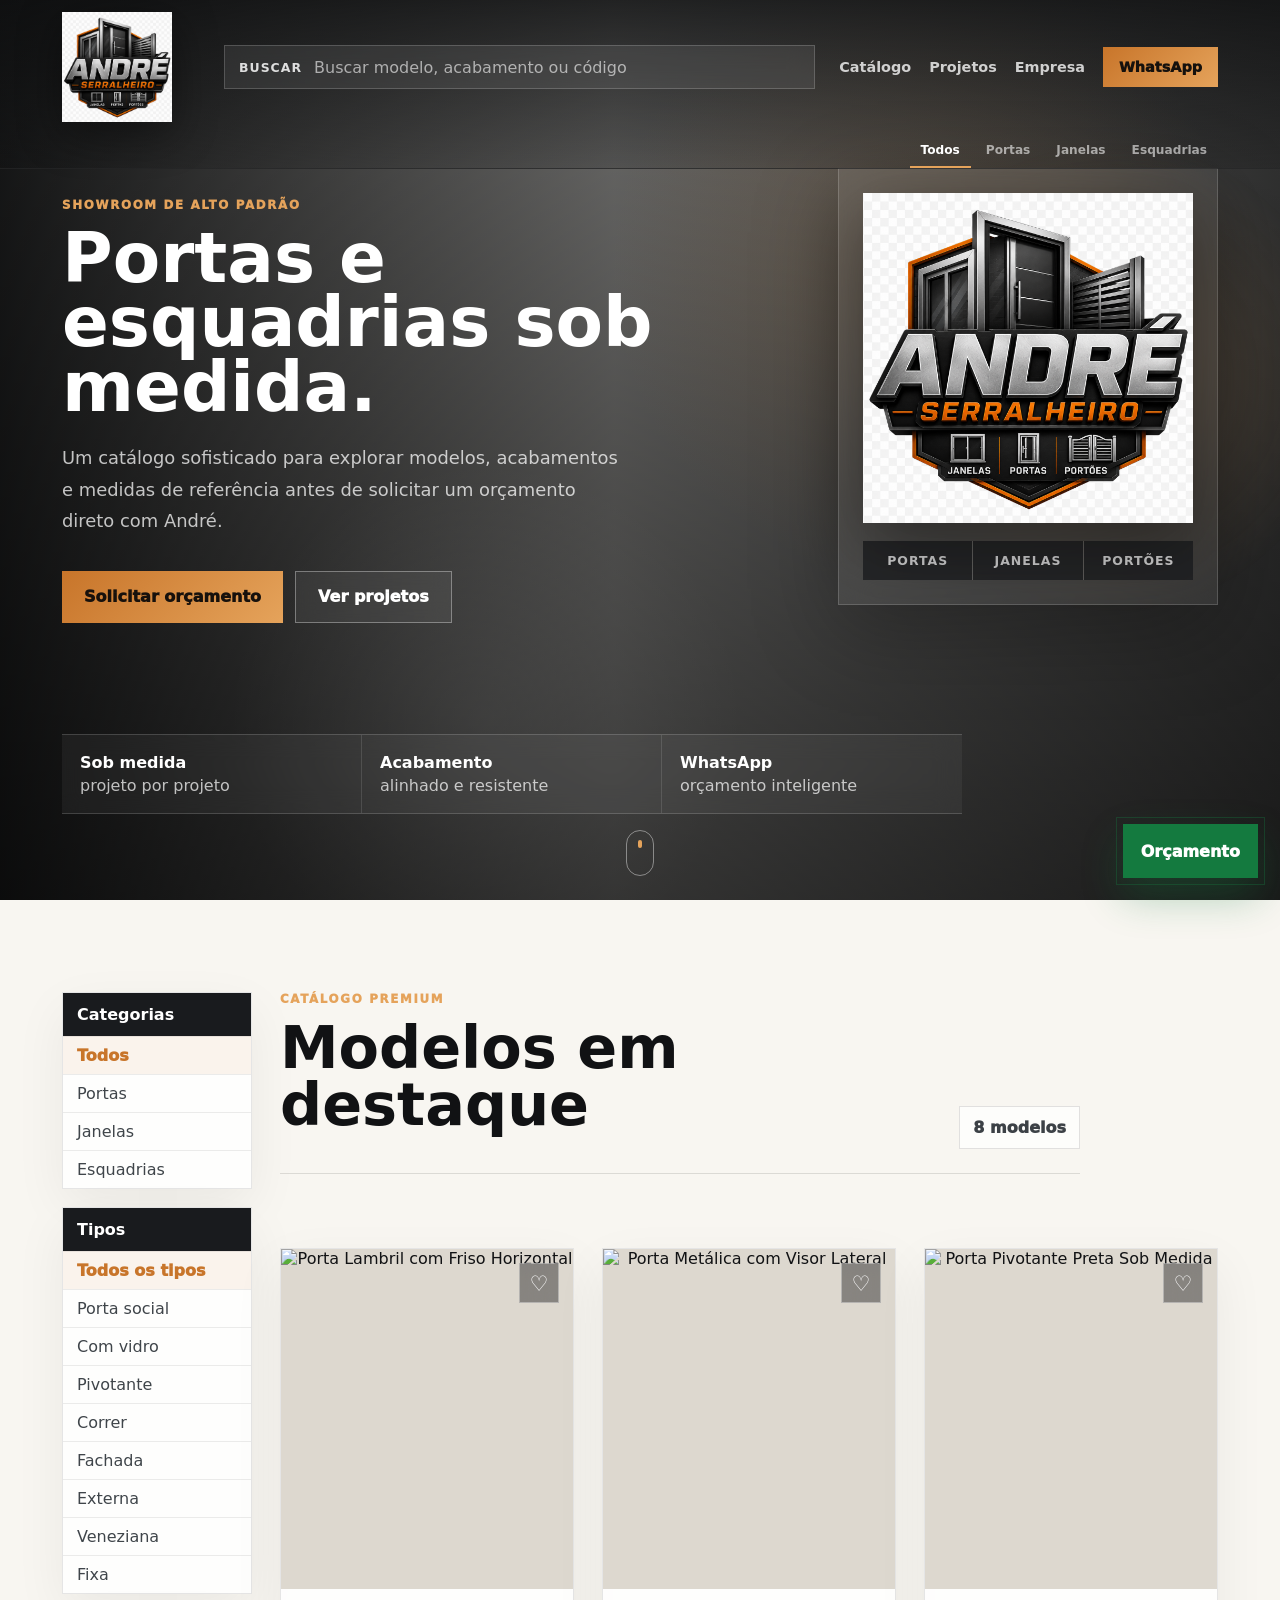
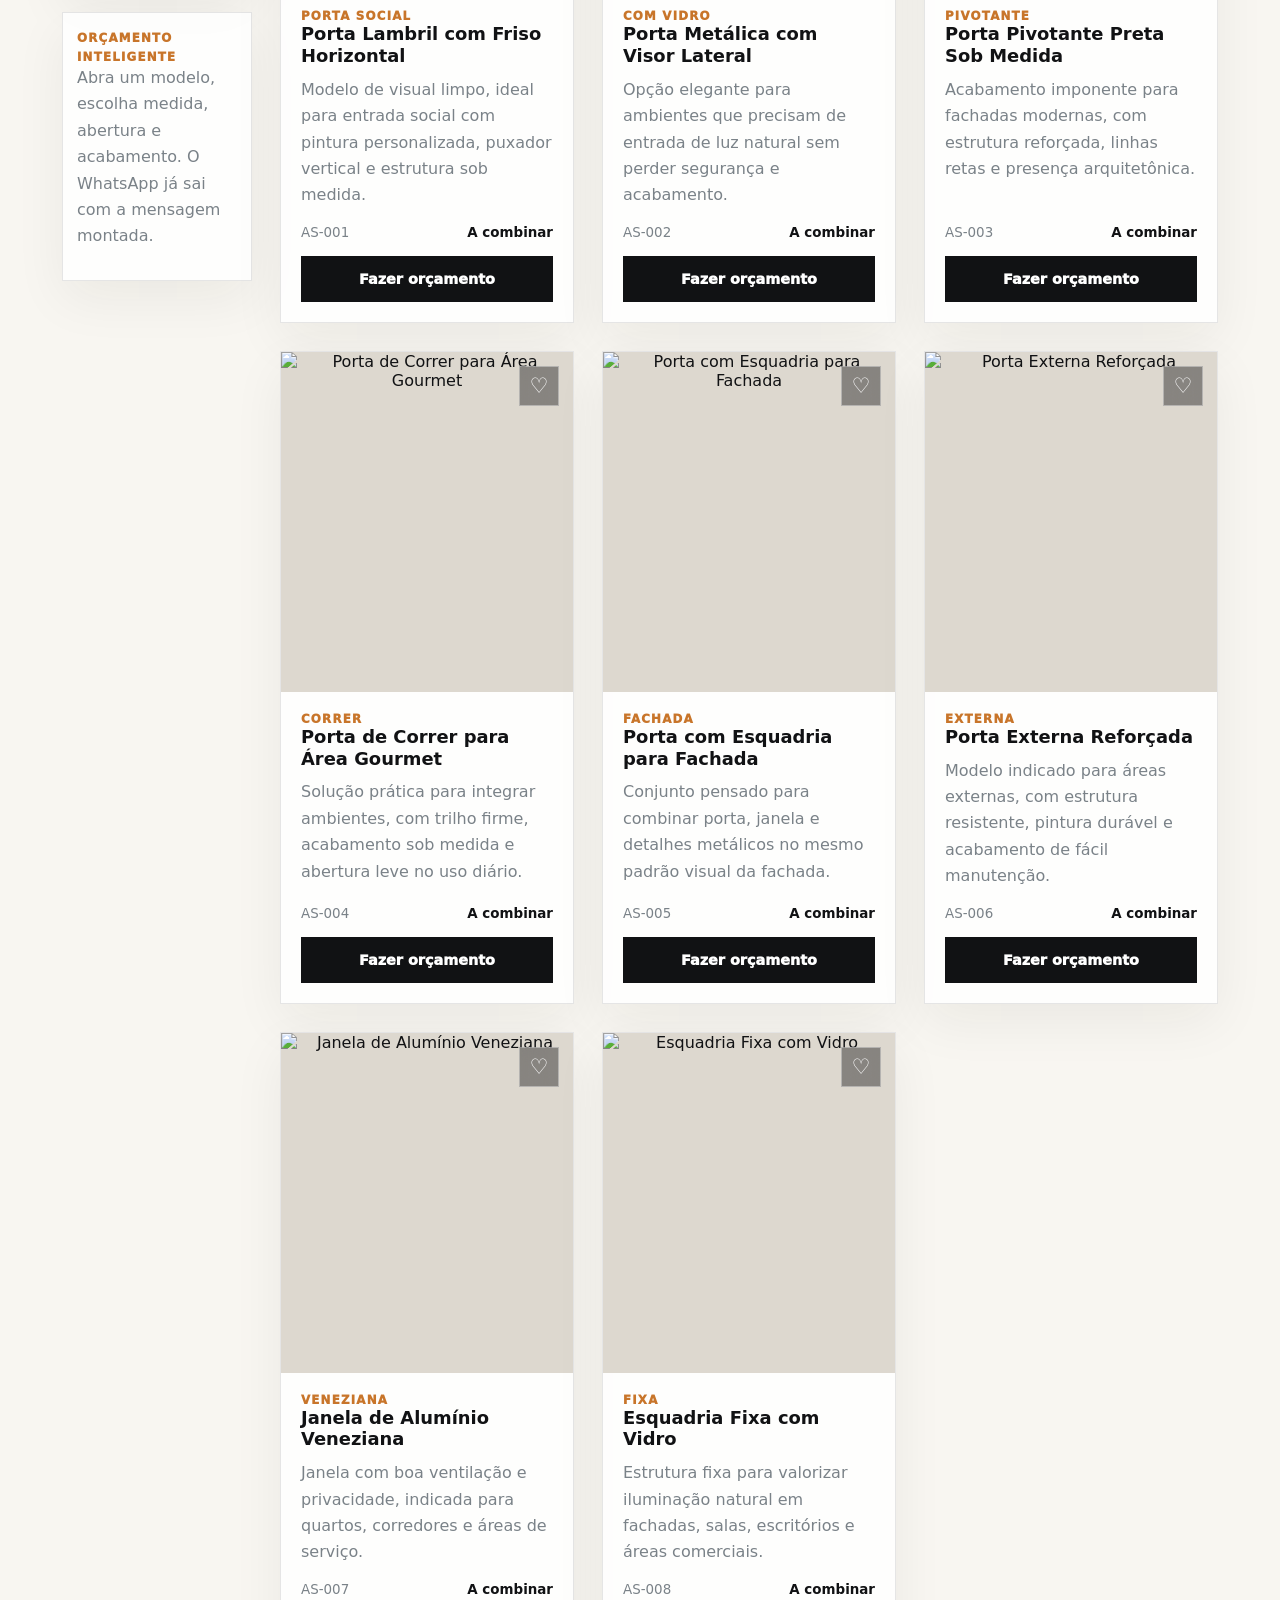
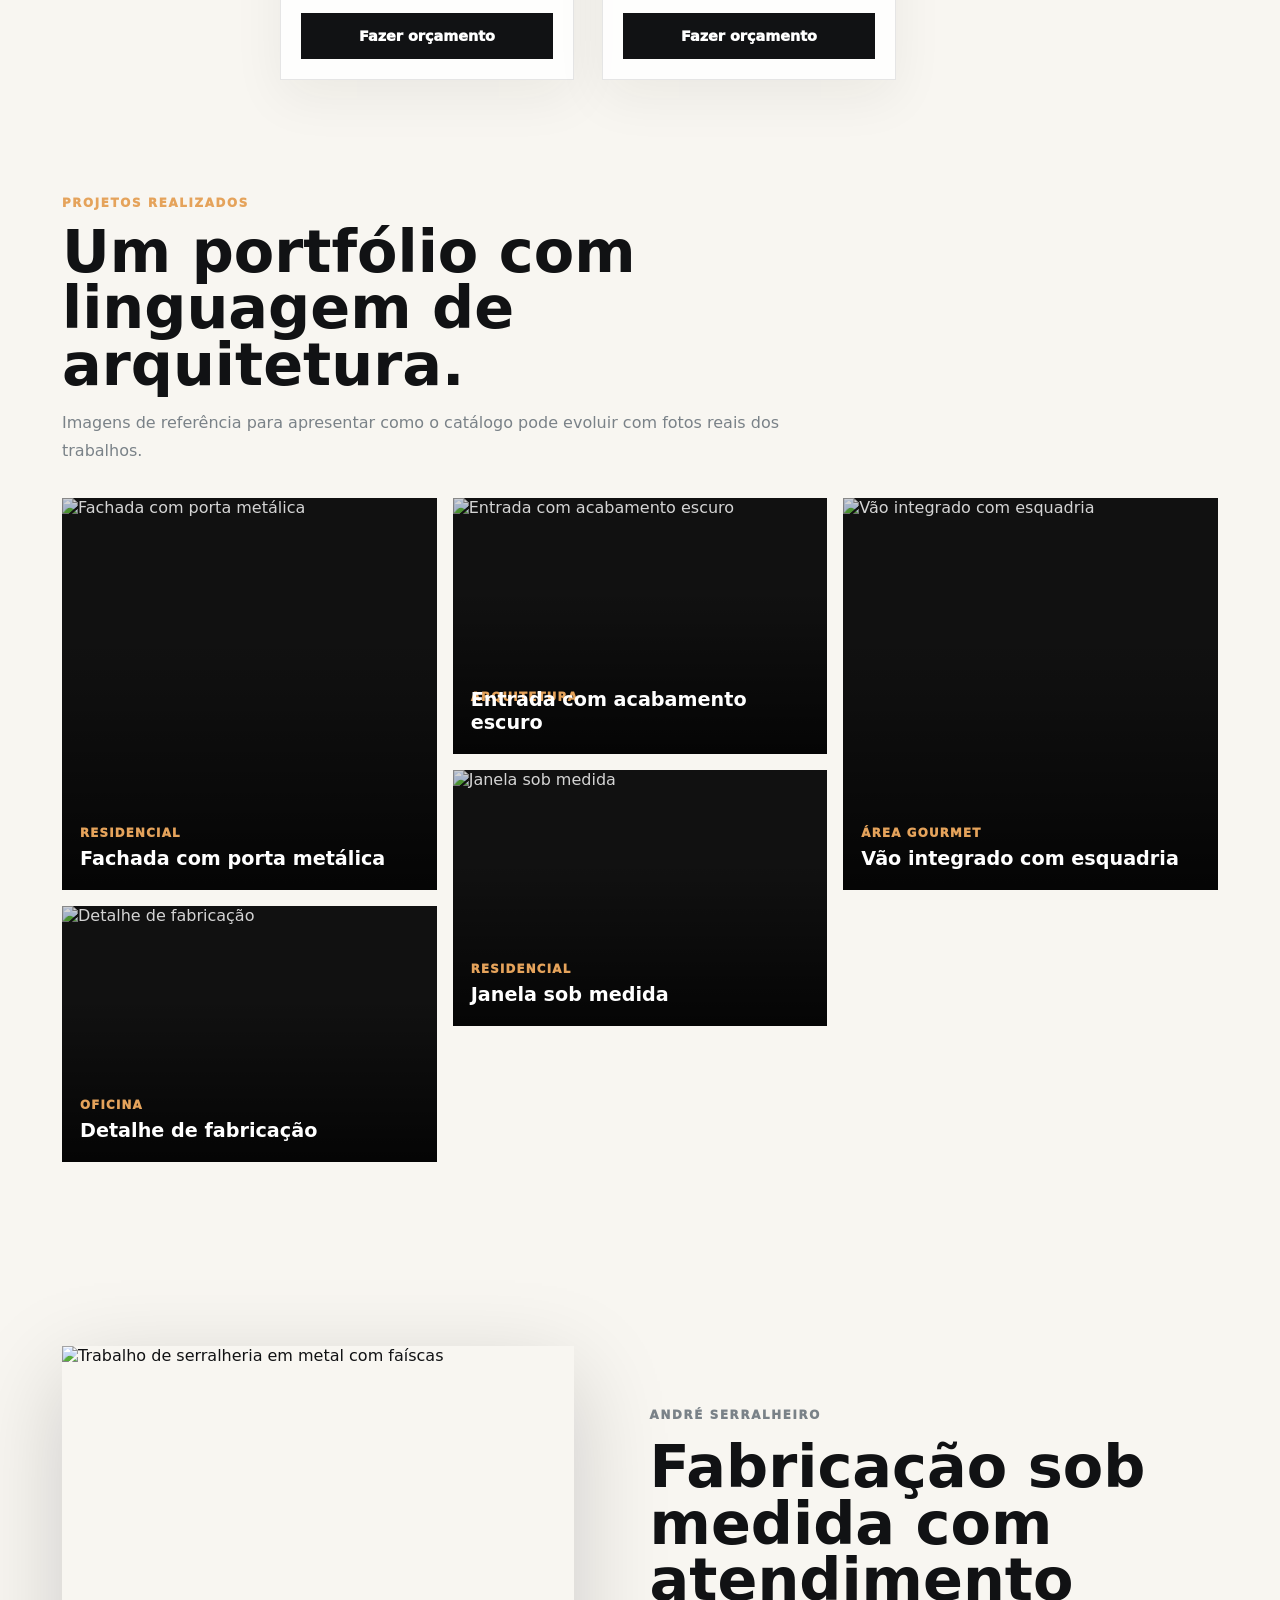
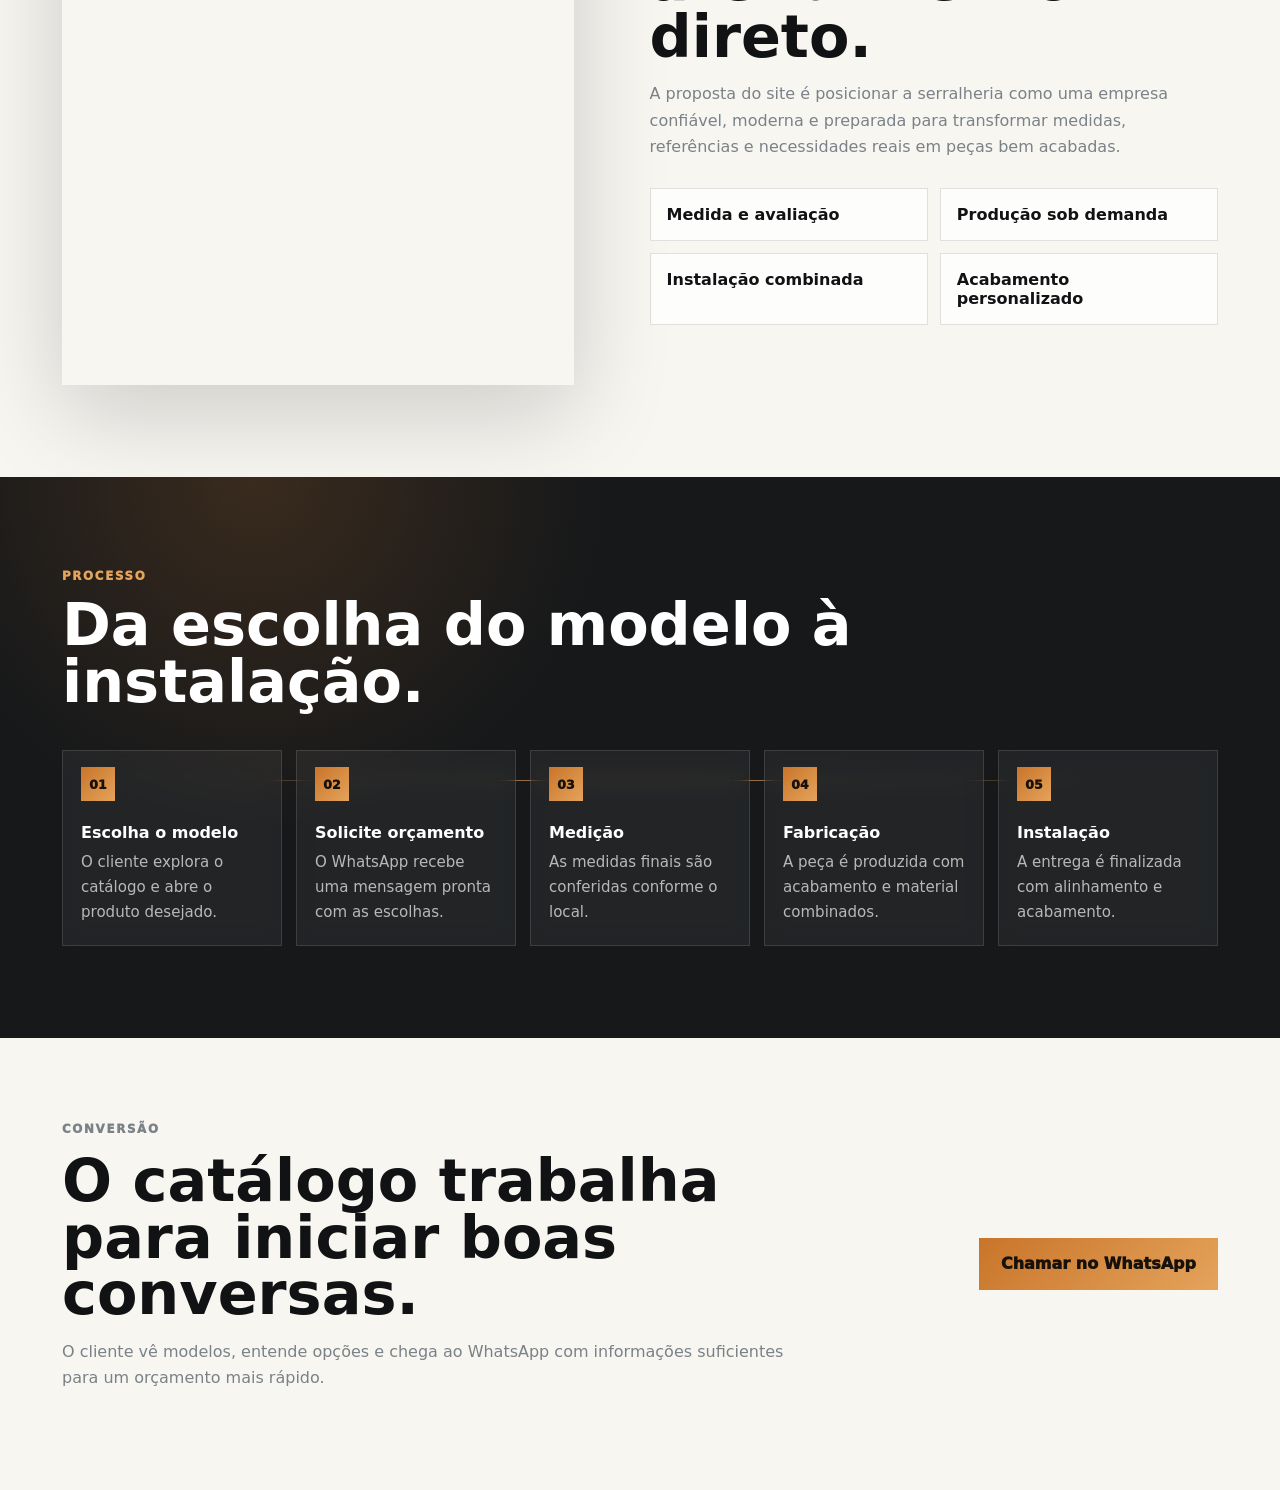
==== index.html @ 91d186be "feat: adiciona vercel.json e corrige URL de schema para deploy no Vercel" ====
<!doctype html>
<html lang="pt-BR">
  <head>
    <meta charset="UTF-8" />
    <meta name="viewport" content="width=device-width, initial-scale=1.0" />
    <meta
      name="description"
      content="Showroom premium da ANDRÉ SERRALHEIRO com portas, janelas e esquadrias sob medida em alumínio e metal."
    />
    <meta name="theme-color" content="#111214" />
    <title>ANDRÉ SERRALHEIRO | Showroom Premium de Esquadrias</title>
    <link rel="preconnect" href="https://images.pexels.com" />
    <link rel="stylesheet" href="styles/main.css" />
    <script type="application/ld+json">
      {
        "@context": "https://schema.org",
        "@type": "LocalBusiness",
        "name": "ANDRÉ SERRALHEIRO",
        "description": "Showroom de portas, janelas e esquadrias sob medida.",
        "telephone": "+55 21 96858-7713",
        "url": "https://metalurgicaandre.vercel.app/"
      }
    </script>
  </head>
  <body>
    <div class="page-loader" data-loader aria-label="Carregando showroom">
      <span></span>
    </div>

    <header class="site-header" id="inicio">
      <div class="header-main">
        <a class="brand" href="#inicio" aria-label="ANDRÉ SERRALHEIRO">
          <img src="assets/logo.png" alt="Logo ANDRÉ SERRALHEIRO" width="132" height="132" />
        </a>

        <label class="search-box">
          <span>Buscar</span>
          <input data-search type="search" placeholder="Buscar modelo, acabamento ou código" autocomplete="off" />
        </label>

        <div class="header-actions">
          <a href="#catalogo">Catálogo</a>
          <a href="#projetos">Projetos</a>
          <a href="#empresa">Empresa</a>
          <a class="quote-pill" href="https://wa.me/5521968587713" target="_blank" rel="noreferrer">
            WhatsApp
          </a>
        </div>

        <button class="menu-button" type="button" aria-expanded="false" aria-controls="site-nav" aria-label="Abrir menu">
          <span></span>
          <span></span>
          <span></span>
        </button>
      </div>

      <nav class="site-nav" id="site-nav" aria-label="Categorias principais" data-category-nav></nav>
    </header>

    <main>
      <section class="hero cinematic-hero reveal">
        <div class="hero-depth" aria-hidden="true"></div>
        <div class="hero-copy">
          <p class="eyebrow">Showroom de alto padrão</p>
          <h1>Portas e esquadrias sob medida.</h1>
          <p>
            Um catálogo sofisticado para explorar modelos, acabamentos e medidas de referência antes de solicitar
            um orçamento direto com André.
          </p>
          <div class="hero-actions">
            <a class="primary-action" href="https://wa.me/5521968587713" target="_blank" rel="noreferrer">
              Solicitar orçamento
            </a>
            <a class="secondary-action" href="#projetos">Ver projetos</a>
          </div>
        </div>

        <article class="hero-showcase" aria-label="Destaques da serralheria">
          <img src="assets/logo.png" alt="Identidade visual da ANDRÉ SERRALHEIRO" loading="lazy" />
          <div class="showcase-lines">
            <span>Portas</span>
            <span>Janelas</span>
            <span>Portões</span>
          </div>
        </article>

        <div class="hero-metrics" aria-label="Diferenciais">
          <span><strong>Sob medida</strong> projeto por projeto</span>
          <span><strong>Acabamento</strong> alinhado e resistente</span>
          <span><strong>WhatsApp</strong> orçamento inteligente</span>
        </div>

        <a class="scroll-indicator" href="#catalogo" aria-label="Descer para o catálogo">
          <span></span>
        </a>
      </section>

      <section class="catalog-section section-shell" id="catalogo">
        <aside class="catalog-sidebar reveal" aria-label="Filtros do catálogo">
          <div class="filter-card">
            <strong>Categorias</strong>
            <div class="filter-list" data-filter-categories></div>
          </div>

          <div class="filter-card">
            <strong>Tipos</strong>
            <div class="filter-list" data-filter-types></div>
          </div>

          <div class="sidebar-note">
            <span>Orçamento inteligente</span>
            <p>Abra um modelo, escolha medida, abertura e acabamento. O WhatsApp já sai com a mensagem montada.</p>
          </div>
        </aside>

        <div class="catalog-content reveal">
          <div class="section-heading catalog-heading">
            <div>
              <p class="eyebrow">Catálogo premium</p>
              <h2 data-catalog-title>Modelos em destaque</h2>
            </div>
            <span class="result-count" data-result-count>Carregando</span>
          </div>

          <div class="active-filters" data-active-filters></div>
          <div class="product-grid is-loading" data-product-grid aria-live="polite"></div>
          <p class="empty-state" data-empty-state hidden>Nenhum modelo encontrado para essa busca.</p>
        </div>
      </section>

      <section class="projects-section section-shell reveal" id="projetos">
        <div class="section-heading">
          <p class="eyebrow">Projetos realizados</p>
          <h2>Um portfólio com linguagem de arquitetura.</h2>
          <p>Imagens de referência para apresentar como o catálogo pode evoluir com fotos reais dos trabalhos.</p>
        </div>
        <div class="project-masonry" data-project-grid></div>
      </section>

      <section class="about-section reveal" id="empresa">
        <div class="about-media">
          <img
            src="https://images.pexels.com/photos/5974054/pexels-photo-5974054.jpeg?auto=compress&cs=tinysrgb&w=1200"
            alt="Trabalho de serralheria em metal com faíscas"
            loading="lazy"
          />
        </div>
        <div class="about-copy">
          <p class="eyebrow">ANDRÉ SERRALHEIRO</p>
          <h2>Fabricação sob medida com atendimento direto.</h2>
          <p>
            A proposta do site é posicionar a serralheria como uma empresa confiável, moderna e preparada para
            transformar medidas, referências e necessidades reais em peças bem acabadas.
          </p>
          <div class="about-grid">
            <span>Medida e avaliação</span>
            <span>Produção sob demanda</span>
            <span>Instalação combinada</span>
            <span>Acabamento personalizado</span>
          </div>
        </div>
      </section>

      <section class="process-band reveal" id="processo">
        <div class="section-heading">
          <p class="eyebrow">Processo</p>
          <h2>Da escolha do modelo à instalação.</h2>
        </div>
        <div class="timeline">
          <article><span>01</span><strong>Escolha o modelo</strong><p>O cliente explora o catálogo e abre o produto desejado.</p></article>
          <article><span>02</span><strong>Solicite orçamento</strong><p>O WhatsApp recebe uma mensagem pronta com as escolhas.</p></article>
          <article><span>03</span><strong>Medição</strong><p>As medidas finais são conferidas conforme o local.</p></article>
          <article><span>04</span><strong>Fabricação</strong><p>A peça é produzida com acabamento e material combinados.</p></article>
          <article><span>05</span><strong>Instalação</strong><p>A entrega é finalizada com alinhamento e acabamento.</p></article>
        </div>
      </section>

      <section class="contact-section reveal" id="contato">
        <div>
          <p class="eyebrow">Conversão</p>
          <h2>O catálogo trabalha para iniciar boas conversas.</h2>
          <p>O cliente vê modelos, entende opções e chega ao WhatsApp com informações suficientes para um orçamento mais rápido.</p>
        </div>
        <a class="primary-action" href="https://wa.me/5521968587713" target="_blank" rel="noreferrer">
          Chamar no WhatsApp
        </a>
      </section>
    </main>

    <a class="floating-whatsapp" href="https://wa.me/5521968587713" target="_blank" rel="noreferrer">
      <span>Orçamento</span>
    </a>

    <div class="modal-shell" data-product-modal aria-hidden="true">
      <div class="modal-backdrop" data-close-modal></div>
      <section class="product-modal" role="dialog" aria-modal="true" aria-labelledby="modal-title">
        <button class="modal-close" type="button" data-close-modal aria-label="Fechar detalhes">×</button>
        <div class="modal-gallery">
          <div class="modal-image-wrap">
            <span class="modal-badge" data-modal-category></span>
            <img data-modal-image alt="" />
          </div>
          <div class="modal-thumbs" data-modal-thumbs></div>
        </div>

        <article class="modal-info">
          <span class="detail-code" data-modal-code></span>
          <h2 id="modal-title" data-modal-name></h2>
          <p class="detail-summary" data-modal-description></p>

          <div class="meta-grid">
            <div>
              <span>Tipo</span>
              <strong data-modal-type></strong>
            </div>
            <div>
              <span>Valor</span>
              <strong data-modal-value></strong>
            </div>
          </div>

          <div class="option-group">
            <strong>Medida de referência</strong>
            <div class="option-list" data-modal-measures></div>
          </div>

          <div class="option-group">
            <strong>Lado de abertura</strong>
            <div class="option-list" data-modal-openings></div>
          </div>

          <div class="option-group">
            <strong>Acabamento</strong>
            <div class="option-list" data-modal-finishes></div>
          </div>

          <label class="observation-field">
            <strong>Observação para o orçamento</strong>
            <textarea
              data-modal-observation
              rows="4"
              placeholder="Ex: quero uma porta para área externa, com pintura preta e instalação no local."
            ></textarea>
          </label>

          <a class="whatsapp-action" data-modal-whatsapp target="_blank" rel="noreferrer">
            Solicitar orçamento no WhatsApp
          </a>

          <div class="detail-note">
            <strong>Mensagem automática</strong>
            <p data-modal-message-preview></p>
          </div>
        </article>
      </section>
    </div>

    <div class="project-lightbox" data-project-lightbox aria-hidden="true">
      <button type="button" data-close-project aria-label="Fechar projeto">×</button>
      <img data-lightbox-image alt="" />
      <strong data-lightbox-title></strong>
    </div>

    <script type="module" src="scripts/app.js"></script>
  </body>
</html>
---- styles/main.css ----
:root {
  --ink: #111214;
  --ink-2: #191b1e;
  --ink-3: #24282c;
  --paper: #f5f2ec;
  --panel: #ffffff;
  --muted: #7a8288;
  --line: rgba(21, 23, 25, 0.12);
  --line-dark: rgba(255, 255, 255, 0.14);
  --metal: #b7b9b7;
  --accent: #c8752a;
  --accent-2: #e5a35b;
  --success: #147a3f;
  --shadow: 0 28px 90px rgba(12, 13, 14, 0.18);
  --container: 1200px;
}

* {
  box-sizing: border-box;
}

html {
  scroll-behavior: smooth;
}

body {
  margin: 0;
  font-family:
    Inter, ui-sans-serif, system-ui, -apple-system, BlinkMacSystemFont, "Segoe UI", sans-serif;
  color: var(--ink);
  background: #f8f6f1;
}

body.modal-open {
  overflow: hidden;
}

a {
  color: inherit;
  text-decoration: none;
}

button,
input {
  font: inherit;
}

button {
  color: inherit;
}

img {
  display: block;
  max-width: 100%;
}

.page-loader {
  position: fixed;
  inset: 0;
  z-index: 100;
  display: grid;
  place-items: center;
  background: #101113;
  transition:
    opacity 320ms ease,
    visibility 320ms ease;
}

.page-loader span {
  width: 52px;
  height: 52px;
  border: 1px solid rgba(255, 255, 255, 0.22);
  border-top-color: var(--accent-2);
  border-radius: 50%;
  animation: spin 900ms linear infinite;
}

.page-loader.is-hidden {
  opacity: 0;
  visibility: hidden;
}

@keyframes spin {
  to {
    transform: rotate(360deg);
  }
}

.site-header {
  position: fixed;
  top: 0;
  left: 0;
  right: 0;
  z-index: 40;
  color: #fff;
  background: linear-gradient(180deg, rgba(13, 14, 15, 0.78), rgba(13, 14, 15, 0.18));
  border-bottom: 1px solid rgba(255, 255, 255, 0.08);
  transition:
    background 240ms ease,
    border-color 240ms ease,
    backdrop-filter 240ms ease,
    box-shadow 240ms ease;
}

.site-header.is-scrolled,
.site-header.menu-open {
  background: rgba(17, 18, 20, 0.82);
  border-bottom-color: rgba(255, 255, 255, 0.13);
  backdrop-filter: blur(18px);
  box-shadow: 0 18px 50px rgba(0, 0, 0, 0.2);
}

.header-main {
  max-width: var(--container);
  margin: 0 auto;
  padding: 12px 22px;
  display: grid;
  grid-template-columns: 138px minmax(240px, 1fr) auto;
  align-items: center;
  gap: 24px;
}

.brand {
  width: 110px;
  display: inline-flex;
  align-items: center;
}

.brand img {
  width: 100%;
  height: auto;
  filter: drop-shadow(0 10px 22px rgba(0, 0, 0, 0.42));
}

.search-box {
  height: 44px;
  display: flex;
  align-items: center;
  gap: 10px;
  padding: 0 14px;
  color: rgba(255, 255, 255, 0.84);
  border: 1px solid rgba(255, 255, 255, 0.18);
  background: rgba(255, 255, 255, 0.08);
  backdrop-filter: blur(12px);
  transition:
    border-color 180ms ease,
    background 180ms ease,
    box-shadow 180ms ease;
}

.search-box:focus-within {
  border-color: rgba(229, 163, 91, 0.72);
  background: rgba(255, 255, 255, 0.13);
  box-shadow: 0 14px 34px rgba(0, 0, 0, 0.18);
}

.search-box span {
  font-size: 0.78rem;
  font-weight: 900;
  text-transform: uppercase;
  letter-spacing: 0.08em;
}

.search-box input {
  width: 100%;
  border: 0;
  outline: 0;
  color: #fff;
  background: transparent;
}

.search-box input::placeholder {
  color: rgba(255, 255, 255, 0.6);
}

.header-actions {
  display: flex;
  align-items: center;
  gap: 18px;
  color: rgba(255, 255, 255, 0.78);
  font-size: 0.9rem;
  font-weight: 800;
}

.header-actions a:not(.quote-pill) {
  position: relative;
  padding: 10px 0;
}

.header-actions a:not(.quote-pill)::after {
  content: "";
  position: absolute;
  left: 0;
  right: 0;
  bottom: 4px;
  height: 1px;
  background: var(--accent-2);
  transform: scaleX(0);
  transform-origin: right;
  transition: transform 180ms ease;
}

.header-actions a:hover::after {
  transform: scaleX(1);
  transform-origin: left;
}

.quote-pill,
.primary-action,
.secondary-action,
.quote-button,
.whatsapp-action {
  transition:
    transform 180ms ease,
    box-shadow 180ms ease,
    background 180ms ease,
    border-color 180ms ease;
}

.quote-pill {
  padding: 12px 16px;
  background: linear-gradient(135deg, var(--accent), var(--accent-2));
  color: #15110d;
  font-weight: 950;
}

.quote-pill:hover,
.quote-button:hover,
.primary-action:hover,
.whatsapp-action:hover {
  transform: translateY(-2px);
  box-shadow: 0 18px 34px rgba(0, 0, 0, 0.22);
}

.menu-button {
  display: none;
  width: 44px;
  height: 44px;
  padding: 0;
  border: 1px solid rgba(255, 255, 255, 0.2);
  background: rgba(255, 255, 255, 0.08);
  cursor: pointer;
}

.menu-button span {
  display: block;
  width: 18px;
  height: 2px;
  margin: 4px auto;
  background: #fff;
  transition: transform 180ms ease;
}

.site-header.menu-open .menu-button span:nth-child(1) {
  transform: translateY(6px) rotate(45deg);
}

.site-header.menu-open .menu-button span:nth-child(2) {
  transform: scaleX(0);
}

.site-header.menu-open .menu-button span:nth-child(3) {
  transform: translateY(-6px) rotate(-45deg);
}

.site-nav {
  max-width: var(--container);
  margin: 0 auto;
  padding: 0 22px;
  display: flex;
  align-items: center;
  justify-content: flex-end;
  gap: 4px;
  overflow-x: auto;
}

.site-nav button {
  flex: 0 0 auto;
  padding: 9px 11px;
  border: 0;
  border-bottom: 2px solid transparent;
  background: transparent;
  color: rgba(255, 255, 255, 0.58);
  font-size: 0.76rem;
  font-weight: 900;
  cursor: pointer;
}

.site-nav button:hover,
.site-nav button.active {
  color: #fff;
  border-bottom-color: var(--accent-2);
}

.cinematic-hero {
  position: relative;
  min-height: 100vh;
  padding: 150px max(22px, calc((100vw - var(--container)) / 2 + 22px)) 86px;
  display: grid;
  grid-template-columns: minmax(320px, 720px) minmax(260px, 380px);
  align-items: end;
  gap: clamp(34px, 6vw, 76px);
  color: #fff;
  overflow: hidden;
  background:
    radial-gradient(circle at 72% 30%, rgba(229, 163, 91, 0.22), transparent 28%),
    linear-gradient(90deg, rgba(8, 9, 10, 0.92), rgba(8, 9, 10, 0.52) 48%, rgba(8, 9, 10, 0.78)),
    url("https://images.pexels.com/photos/10727928/pexels-photo-10727928.jpeg?auto=compress&cs=tinysrgb&w=2000");
  background-size: cover;
  background-position: center;
}

.hero-depth {
  position: absolute;
  inset: 12% -8% auto auto;
  width: min(42vw, 560px);
  height: min(42vw, 560px);
  background: radial-gradient(circle, rgba(229, 163, 91, 0.18), transparent 62%);
  filter: blur(4px);
  transform: translateY(var(--parallax, 0));
  pointer-events: none;
}

.cinematic-hero::before {
  content: "";
  position: absolute;
  inset: 0;
  background:
    linear-gradient(180deg, rgba(0, 0, 0, 0.12), rgba(0, 0, 0, 0.58)),
    radial-gradient(circle at 38% 80%, rgba(255, 255, 255, 0.12), transparent 24%);
  pointer-events: none;
}

.hero-copy,
.hero-showcase,
.hero-metrics,
.scroll-indicator {
  position: relative;
  z-index: 1;
}

.eyebrow {
  margin: 0 0 14px;
  color: var(--accent-2);
  font-size: 0.74rem;
  font-weight: 950;
  letter-spacing: 0.14em;
  text-transform: uppercase;
}

h1,
h2,
h3,
p {
  margin-top: 0;
}

h1 {
  max-width: 680px;
  margin-bottom: 22px;
  font-size: clamp(2.7rem, 5.4vw, 5.7rem);
  line-height: 0.94;
  letter-spacing: 0;
}

h2 {
  margin-bottom: 16px;
  font-size: clamp(2.2rem, 4.6vw, 5.1rem);
  line-height: 0.96;
  letter-spacing: 0;
}

h3 {
  margin-bottom: 10px;
  font-size: 1.12rem;
  line-height: 1.22;
}

.hero-copy > p:not(.eyebrow) {
  max-width: 560px;
  color: rgba(255, 255, 255, 0.74);
  font-size: 1.12rem;
  line-height: 1.75;
}

.hero-actions {
  margin-top: 34px;
  display: flex;
  flex-wrap: wrap;
  gap: 12px;
}

.primary-action,
.secondary-action {
  min-height: 52px;
  display: inline-flex;
  align-items: center;
  justify-content: center;
  padding: 15px 22px;
  font-weight: 950;
}

.primary-action {
  background: linear-gradient(135deg, var(--accent), var(--accent-2));
  color: #17110c;
}

.secondary-action {
  border: 1px solid rgba(255, 255, 255, 0.34);
  color: #fff;
  background: rgba(255, 255, 255, 0.06);
  backdrop-filter: blur(10px);
}

.secondary-action:hover {
  border-color: rgba(229, 163, 91, 0.8);
  background: rgba(255, 255, 255, 0.12);
}

.hero-showcase {
  align-self: center;
  padding: 24px;
  background: rgba(255, 255, 255, 0.08);
  border: 1px solid rgba(255, 255, 255, 0.16);
  backdrop-filter: blur(18px);
  box-shadow: 0 24px 80px rgba(0, 0, 0, 0.26);
}

.hero-showcase img {
  width: min(100%, 330px);
  margin: 0 auto;
  filter: drop-shadow(0 20px 34px rgba(0, 0, 0, 0.46));
}

.showcase-lines {
  margin-top: 18px;
  display: grid;
  grid-template-columns: repeat(3, 1fr);
  gap: 1px;
  background: rgba(255, 255, 255, 0.14);
}

.showcase-lines span {
  padding: 12px 8px;
  background: rgba(16, 17, 19, 0.74);
  color: rgba(255, 255, 255, 0.78);
  text-align: center;
  font-size: 0.78rem;
  font-weight: 900;
  text-transform: uppercase;
  letter-spacing: 0.08em;
}

.hero-metrics {
  grid-column: 1 / -1;
  display: grid;
  grid-template-columns: repeat(3, minmax(0, 1fr));
  border-top: 1px solid rgba(255, 255, 255, 0.16);
  border-bottom: 1px solid rgba(255, 255, 255, 0.16);
  background: rgba(255, 255, 255, 0.05);
  backdrop-filter: blur(12px);
  max-width: 900px;
}

.hero-metrics span {
  padding: 18px;
  color: rgba(255, 255, 255, 0.72);
  border-right: 1px solid rgba(255, 255, 255, 0.12);
}

.hero-metrics span:last-child {
  border-right: 0;
}

.hero-metrics strong {
  display: block;
  margin-bottom: 4px;
  color: #fff;
}

.scroll-indicator {
  position: absolute;
  left: 50%;
  bottom: 24px;
  width: 28px;
  height: 46px;
  border: 1px solid rgba(255, 255, 255, 0.42);
  border-radius: 999px;
  transform: translateX(-50%);
}

.scroll-indicator span {
  position: absolute;
  left: 50%;
  top: 9px;
  width: 4px;
  height: 8px;
  background: var(--accent-2);
  border-radius: 999px;
  transform: translateX(-50%);
  animation: scrollCue 1.5s ease-in-out infinite;
}

@keyframes scrollCue {
  50% {
    transform: translate(-50%, 14px);
    opacity: 0.35;
  }
}

.section-shell {
  max-width: var(--container);
  margin: 0 auto;
  padding: 92px 22px;
}

.section-heading {
  max-width: 800px;
}

.section-heading > p:not(.eyebrow) {
  color: var(--muted);
  line-height: 1.7;
}

.catalog-section {
  display: grid;
  grid-template-columns: 190px minmax(0, 1fr);
  gap: 28px;
}

.catalog-sidebar {
  align-self: start;
  position: sticky;
  top: 132px;
  display: grid;
  gap: 18px;
}

.filter-card,
.sidebar-note,
.product-card,
.quick-sections article {
  background: rgba(255, 255, 255, 0.82);
  border: 1px solid rgba(17, 18, 20, 0.1);
  box-shadow: 0 18px 50px rgba(29, 28, 24, 0.06);
}

.filter-card strong {
  display: block;
  padding: 12px 14px;
  background: var(--ink-2);
  color: #fff;
}

.filter-list {
  display: grid;
}

.filter-list button {
  min-height: 38px;
  padding: 9px 14px;
  border: 0;
  border-top: 1px solid rgba(17, 18, 20, 0.08);
  background: transparent;
  color: #3f454a;
  text-align: left;
  cursor: pointer;
}

.filter-list button:hover,
.filter-list button.selected {
  color: var(--accent);
  background: rgba(200, 117, 42, 0.08);
  font-weight: 950;
}

.sidebar-note {
  padding: 14px;
}

.sidebar-note span,
.tag,
.quick-sections span {
  color: var(--accent);
  font-size: 0.74rem;
  font-weight: 950;
  letter-spacing: 0.1em;
  text-transform: uppercase;
}

.sidebar-note p,
.product-card p,
.contact-section p,
.about-copy p,
.timeline p,
.detail-summary {
  color: var(--muted);
  line-height: 1.65;
}

.catalog-heading {
  margin-bottom: 22px;
  padding-bottom: 24px;
  display: flex;
  align-items: end;
  justify-content: space-between;
  gap: 18px;
  border-bottom: 1px solid rgba(17, 18, 20, 0.12);
}

.result-count {
  flex: 0 0 auto;
  padding: 11px 13px;
  color: #3c4146;
  border: 1px solid rgba(17, 18, 20, 0.12);
  background: rgba(255, 255, 255, 0.72);
  font-weight: 950;
}

.active-filters {
  min-height: 34px;
  display: flex;
  flex-wrap: wrap;
  gap: 8px;
  margin-bottom: 18px;
}

.active-filters span {
  padding: 8px 10px;
  background: rgba(200, 117, 42, 0.1);
  color: var(--accent);
  font-size: 0.82rem;
  font-weight: 950;
}

.product-grid {
  display: grid;
  grid-template-columns: repeat(auto-fit, minmax(270px, 1fr));
  gap: 28px;
}

.skeleton-card {
  height: 480px;
  padding: 16px;
  background: #fff;
  border: 1px solid rgba(17, 18, 20, 0.1);
  display: grid;
  grid-template-rows: 280px 18px 28px 1fr;
  gap: 14px;
}

.skeleton-card span,
.skeleton-card div,
.skeleton-card strong,
.skeleton-card p {
  display: block;
  background: linear-gradient(90deg, #ece9e1, #faf8f3, #ece9e1);
  background-size: 220% 100%;
  animation: shimmer 1.1s ease-in-out infinite;
}

@keyframes shimmer {
  to {
    background-position: -220% 0;
  }
}

.product-card {
  position: relative;
  min-width: 0;
  display: grid;
  grid-template-rows: 340px 1fr;
  overflow: hidden;
  transition:
    transform 220ms ease,
    box-shadow 220ms ease,
    border-color 220ms ease;
  transition-delay: var(--delay, 0ms);
}

.product-card:hover {
  transform: translateY(-7px);
  border-color: rgba(200, 117, 42, 0.34);
  box-shadow: 0 30px 86px rgba(29, 28, 24, 0.16);
}

.product-open {
  position: relative;
  width: 100%;
  height: 100%;
  padding: 0;
  border: 0;
  background: #ddd8cf;
  cursor: pointer;
  overflow: hidden;
}

.product-open::after {
  content: "";
  position: absolute;
  inset: 0;
  background:
    linear-gradient(180deg, transparent 42%, rgba(0, 0, 0, 0.28)),
    radial-gradient(circle at 50% 0%, rgba(255, 255, 255, 0.22), transparent 34%);
  opacity: 0;
  transition: opacity 220ms ease;
}

.product-card:hover .product-open::after {
  opacity: 1;
}

.product-open img {
  width: 100%;
  height: 100%;
  object-fit: cover;
  transition: transform 520ms ease;
}

.product-card:hover .product-open img {
  transform: scale(1.055);
}

.favorite-button {
  position: absolute;
  top: 14px;
  right: 14px;
  z-index: 2;
  width: 40px;
  height: 40px;
  display: grid;
  place-items: center;
  border: 1px solid rgba(255, 255, 255, 0.38);
  background: rgba(17, 18, 20, 0.42);
  color: #fff;
  font-size: 1.32rem;
  cursor: pointer;
  backdrop-filter: blur(12px);
}

.product-info {
  padding: 20px;
  display: flex;
  flex-direction: column;
}

.product-meta {
  margin-top: auto;
  margin-bottom: 16px;
  display: flex;
  align-items: center;
  justify-content: space-between;
  gap: 10px;
  color: var(--muted);
  font-size: 0.84rem;
}

.product-meta strong {
  color: var(--ink);
}

.quote-button {
  min-height: 46px;
  border: 0;
  background: var(--ink);
  color: #fff;
  font-size: 0.9rem;
  font-weight: 950;
  cursor: pointer;
}

.quote-button:hover {
  background: linear-gradient(135deg, var(--accent), var(--accent-2));
  color: #15110d;
}

.empty-state {
  padding: 28px;
  border: 1px solid var(--line);
  background: #fff;
  color: var(--muted);
}

.projects-section {
  padding-top: 24px;
}

.project-masonry {
  margin-top: 34px;
  display: grid;
  grid-template-columns: repeat(6, 1fr);
  grid-auto-rows: 120px;
  gap: 16px;
}

.project-card {
  position: relative;
  grid-column: span 2;
  grid-row: span 2;
  padding: 0;
  border: 0;
  background: #111;
  color: #fff;
  overflow: hidden;
  cursor: pointer;
  text-align: left;
}

.project-card.is-tall {
  grid-row: span 3;
}

.project-card img {
  width: 100%;
  height: 100%;
  object-fit: cover;
  opacity: 0.82;
  transition:
    transform 520ms ease,
    opacity 220ms ease;
}

.project-card::after {
  content: "";
  position: absolute;
  inset: 0;
  background: linear-gradient(180deg, transparent 36%, rgba(0, 0, 0, 0.72));
}

.project-card:hover img {
  transform: scale(1.055);
  opacity: 1;
}

.project-card span,
.project-card strong {
  position: absolute;
  z-index: 1;
  left: 18px;
  right: 18px;
}

.project-card span {
  bottom: 50px;
  color: var(--accent-2);
  font-size: 0.74rem;
  font-weight: 950;
  letter-spacing: 0.1em;
  text-transform: uppercase;
}

.project-card strong {
  bottom: 20px;
  font-size: 1.2rem;
}

.about-section {
  max-width: var(--container);
  margin: 0 auto;
  padding: 92px 22px;
  display: grid;
  grid-template-columns: minmax(300px, 0.9fr) 1fr;
  gap: clamp(34px, 6vw, 76px);
  align-items: center;
}

.about-media {
  overflow: hidden;
  box-shadow: var(--shadow);
}

.about-media img {
  width: 100%;
  aspect-ratio: 4 / 5;
  object-fit: cover;
}

.about-grid {
  margin-top: 28px;
  display: grid;
  grid-template-columns: repeat(2, minmax(0, 1fr));
  gap: 12px;
}

.about-grid span {
  padding: 16px;
  border: 1px solid rgba(17, 18, 20, 0.12);
  background: rgba(255, 255, 255, 0.72);
  font-weight: 900;
}

.process-band {
  padding: 92px max(22px, calc((100vw - var(--container)) / 2 + 22px));
  background:
    radial-gradient(circle at 20% 0%, rgba(200, 117, 42, 0.2), transparent 30%),
    #16181a;
  color: #fff;
}

.process-band .section-heading {
  margin-bottom: 40px;
}

.timeline {
  position: relative;
  display: grid;
  grid-template-columns: repeat(5, minmax(0, 1fr));
  gap: 14px;
}

.timeline::before {
  content: "";
  position: absolute;
  top: 30px;
  left: 7%;
  right: 7%;
  height: 1px;
  background: linear-gradient(90deg, transparent, rgba(229, 163, 91, 0.8), transparent);
}

.timeline article {
  position: relative;
  padding: 72px 18px 20px;
  border: 1px solid rgba(255, 255, 255, 0.12);
  background: rgba(255, 255, 255, 0.055);
  backdrop-filter: blur(10px);
}

.timeline span {
  position: absolute;
  top: 16px;
  left: 18px;
  width: 34px;
  height: 34px;
  display: grid;
  place-items: center;
  background: linear-gradient(135deg, var(--accent), var(--accent-2));
  color: #17110c;
  font-size: 0.78rem;
  font-weight: 950;
}

.timeline strong {
  display: block;
  margin-bottom: 8px;
}

.timeline p {
  margin-bottom: 0;
  color: rgba(255, 255, 255, 0.68);
  font-size: 0.94rem;
}

.contact-section {
  max-width: var(--container);
  min-height: 330px;
  margin: 0 auto;
  padding: 82px 22px;
  display: flex;
  align-items: center;
  justify-content: space-between;
  gap: 30px;
}

.contact-section div {
  max-width: 760px;
}

.floating-whatsapp {
  position: fixed;
  right: 22px;
  bottom: 22px;
  z-index: 35;
  min-height: 54px;
  display: inline-flex;
  align-items: center;
  justify-content: center;
  padding: 0 18px;
  background: var(--success);
  color: #fff;
  font-weight: 950;
  box-shadow: 0 18px 42px rgba(20, 122, 63, 0.32);
}

.floating-whatsapp::before {
  content: "";
  position: absolute;
  inset: -7px;
  border: 1px solid rgba(20, 122, 63, 0.35);
  animation: pulse 2.4s ease-in-out infinite;
}

@keyframes pulse {
  50% {
    transform: scale(1.08);
    opacity: 0.34;
  }
}

.modal-shell {
  position: fixed;
  inset: 0;
  z-index: 80;
  display: grid;
  place-items: center;
  padding: 24px;
  opacity: 0;
  visibility: hidden;
  transition:
    opacity 240ms ease,
    visibility 240ms ease;
}

.modal-shell[aria-hidden="false"] {
  opacity: 1;
  visibility: visible;
}

.modal-backdrop {
  position: absolute;
  inset: 0;
  background: rgba(9, 10, 11, 0.72);
  backdrop-filter: blur(14px);
}

.product-modal {
  position: relative;
  width: min(1140px, 100%);
  max-height: min(880px, calc(100vh - 48px));
  display: grid;
  grid-template-columns: minmax(300px, 0.95fr) minmax(320px, 1fr);
  background: #f8f6f1;
  box-shadow: 0 34px 110px rgba(0, 0, 0, 0.36);
  overflow: auto;
  transform: translateY(18px) scale(0.98);
  transition: transform 240ms ease;
}

.modal-shell[aria-hidden="false"] .product-modal {
  transform: translateY(0) scale(1);
}

.modal-close {
  position: sticky;
  top: 14px;
  z-index: 3;
  margin: 14px 14px 0 auto;
  grid-column: 1 / -1;
  width: 44px;
  height: 44px;
  border: 1px solid rgba(17, 18, 20, 0.14);
  background: #fff;
  font-size: 1.6rem;
  cursor: pointer;
}

.modal-gallery {
  padding: 0 28px 34px;
}

.modal-image-wrap {
  position: relative;
  background: #d9d4ca;
  overflow: hidden;
}

.modal-image-wrap img {
  width: 100%;
  aspect-ratio: 4 / 5;
  object-fit: cover;
}

.modal-badge {
  position: absolute;
  top: 14px;
  left: 14px;
  z-index: 2;
  padding: 8px 10px;
  background: rgba(17, 18, 20, 0.78);
  color: #fff;
  font-size: 0.72rem;
  font-weight: 950;
  text-transform: uppercase;
  letter-spacing: 0.1em;
  backdrop-filter: blur(10px);
}

.modal-thumbs {
  margin-top: 12px;
  display: flex;
  gap: 10px;
}

.modal-thumbs button {
  width: 74px;
  height: 74px;
  padding: 4px;
  border: 1px solid rgba(17, 18, 20, 0.14);
  background: #fff;
  cursor: pointer;
}

.modal-thumbs button.active {
  border-color: var(--accent);
}

.modal-thumbs img {
  width: 100%;
  height: 100%;
  object-fit: cover;
}

.modal-info {
  padding: 0 34px 36px 6px;
}

.detail-code {
  display: block;
  margin-bottom: 14px;
  color: var(--accent);
  font-size: 0.8rem;
  font-weight: 950;
  letter-spacing: 0.08em;
  text-transform: uppercase;
}

.modal-info h2 {
  font-size: clamp(2rem, 3.5vw, 3.45rem);
}

.meta-grid {
  margin: 24px 0;
  display: grid;
  grid-template-columns: repeat(2, minmax(0, 1fr));
  gap: 12px;
}

.meta-grid div,
.detail-note {
  padding: 17px;
  border: 1px solid rgba(17, 18, 20, 0.12);
  background: rgba(255, 255, 255, 0.74);
}

.meta-grid span {
  display: block;
  color: var(--muted);
  font-size: 0.76rem;
  font-weight: 950;
  text-transform: uppercase;
  letter-spacing: 0.08em;
}

.meta-grid strong {
  display: block;
  margin-top: 6px;
  font-size: 1.1rem;
}

.option-group {
  margin-bottom: 22px;
}

.option-group strong {
  display: block;
  margin-bottom: 10px;
}

.option-list {
  display: flex;
  flex-wrap: wrap;
  gap: 10px;
}

.option-list button {
  min-height: 44px;
  padding: 10px 14px;
  border: 1px solid rgba(17, 18, 20, 0.14);
  background: #fff;
  color: #34383c;
  font-weight: 950;
  cursor: pointer;
  transition:
    border-color 160ms ease,
    background 160ms ease,
    color 160ms ease;
}

.option-list button:hover,
.option-list button.selected {
  border-color: var(--accent);
  background: rgba(200, 117, 42, 0.1);
  color: var(--accent);
}

.observation-field {
  display: grid;
  gap: 10px;
  margin: 4px 0 22px;
}

.observation-field strong {
  display: block;
}

.observation-field textarea {
  width: 100%;
  min-height: 108px;
  padding: 14px;
  resize: vertical;
  border: 1px solid rgba(17, 18, 20, 0.14);
  background: #fff;
  color: var(--ink);
  outline: 0;
  line-height: 1.5;
  transition:
    border-color 160ms ease,
    box-shadow 160ms ease;
}

.observation-field textarea:focus {
  border-color: var(--accent);
  box-shadow: 0 16px 30px rgba(29, 28, 24, 0.08);
}

.whatsapp-action {
  min-height: 56px;
  display: flex;
  align-items: center;
  justify-content: center;
  padding: 15px 20px;
  background: var(--success);
  color: #fff;
  font-weight: 950;
  text-align: center;
}

.detail-note {
  margin-top: 18px;
}

.detail-note strong {
  display: block;
  margin-bottom: 8px;
}

.detail-note p {
  margin-bottom: 0;
}

.project-lightbox {
  position: fixed;
  inset: 0;
  z-index: 90;
  display: grid;
  place-items: center;
  padding: 28px;
  background: rgba(8, 9, 10, 0.82);
  opacity: 0;
  visibility: hidden;
  backdrop-filter: blur(12px);
  transition:
    opacity 220ms ease,
    visibility 220ms ease;
}

.project-lightbox[aria-hidden="false"] {
  opacity: 1;
  visibility: visible;
}

.project-lightbox button {
  position: absolute;
  top: 20px;
  right: 20px;
  width: 44px;
  height: 44px;
  border: 1px solid rgba(255, 255, 255, 0.22);
  background: rgba(255, 255, 255, 0.08);
  color: #fff;
  font-size: 1.6rem;
  cursor: pointer;
}

.project-lightbox img {
  max-width: min(1080px, 100%);
  max-height: 78vh;
  object-fit: contain;
  box-shadow: var(--shadow);
}

.project-lightbox strong {
  margin-top: 18px;
  color: #fff;
}

.reveal {
  opacity: 0;
  transform: translateY(20px);
  transition:
    opacity 620ms ease,
    transform 620ms ease;
  transition-delay: var(--delay, 0ms);
}

.reveal.is-visible {
  opacity: 1;
  transform: translateY(0);
}

@media (prefers-reduced-motion: reduce) {
  *,
  *::before,
  *::after {
    scroll-behavior: auto !important;
    animation-duration: 1ms !important;
    transition-duration: 1ms !important;
  }
}

@media (max-width: 1040px) {
  .header-main {
    grid-template-columns: 118px 1fr 44px;
    gap: 16px;
  }

  .brand {
    width: 104px;
  }

  .header-actions {
    display: none;
  }

  .menu-button {
    display: block;
  }

  .site-nav {
    display: none;
    padding-bottom: 6px;
  }

  .site-header.menu-open .site-nav {
    display: flex;
  }

  .cinematic-hero,
  .catalog-section,
  .about-section,
  .product-modal {
    grid-template-columns: 1fr;
  }

  .catalog-sidebar {
    position: static;
    grid-template-columns: repeat(2, minmax(0, 1fr));
  }

  .sidebar-note {
    grid-column: 1 / -1;
  }

  .timeline {
    grid-template-columns: 1fr;
  }

  .timeline::before {
    display: none;
  }

  .modal-info {
    padding: 0 28px 34px;
  }
}

@media (max-width: 760px) {
  .header-main {
    grid-template-columns: 98px 44px;
    justify-content: space-between;
  }

  .brand {
    width: 96px;
  }

  .search-box {
    grid-column: 1 / -1;
    grid-row: 2;
  }

  .cinematic-hero {
    min-height: 94vh;
    padding: 132px 18px 74px;
    align-items: center;
  }

  h1 {
    font-size: clamp(2.25rem, 11vw, 3.85rem);
    line-height: 0.98;
  }

  .hero-metrics {
    grid-template-columns: 1fr;
  }

  .hero-metrics span {
    border-right: 0;
    border-bottom: 1px solid rgba(255, 255, 255, 0.12);
  }

  .hero-showcase {
    display: none;
  }

  .section-shell,
  .about-section,
  .contact-section {
    padding-left: 18px;
    padding-right: 18px;
  }

  .catalog-sidebar,
  .meta-grid,
  .about-grid {
    grid-template-columns: 1fr;
  }

  .catalog-heading,
  .contact-section {
    align-items: flex-start;
    flex-direction: column;
  }

  .product-grid {
    grid-template-columns: repeat(2, minmax(0, 1fr));
    gap: 14px;
  }

  .product-card {
    grid-template-rows: 240px 1fr;
  }

  .product-info {
    padding: 14px;
  }

  .product-info p {
    font-size: 0.88rem;
  }

  .project-masonry {
    grid-template-columns: 1fr;
    grid-auto-rows: 260px;
  }

  .project-card,
  .project-card.is-tall {
    grid-column: auto;
    grid-row: auto;
  }

  .modal-shell {
    padding: 0;
    place-items: end center;
  }

  .product-modal {
    width: 100%;
    max-height: 94vh;
  }

  .modal-gallery,
  .modal-info {
    padding-left: 18px;
    padding-right: 18px;
  }

  .primary-action,
  .secondary-action {
    width: 100%;
  }

  .floating-whatsapp {
    right: 16px;
    bottom: 16px;
  }
}

@media (max-width: 420px) {
  .product-grid {
    grid-template-columns: 1fr;
  }
}
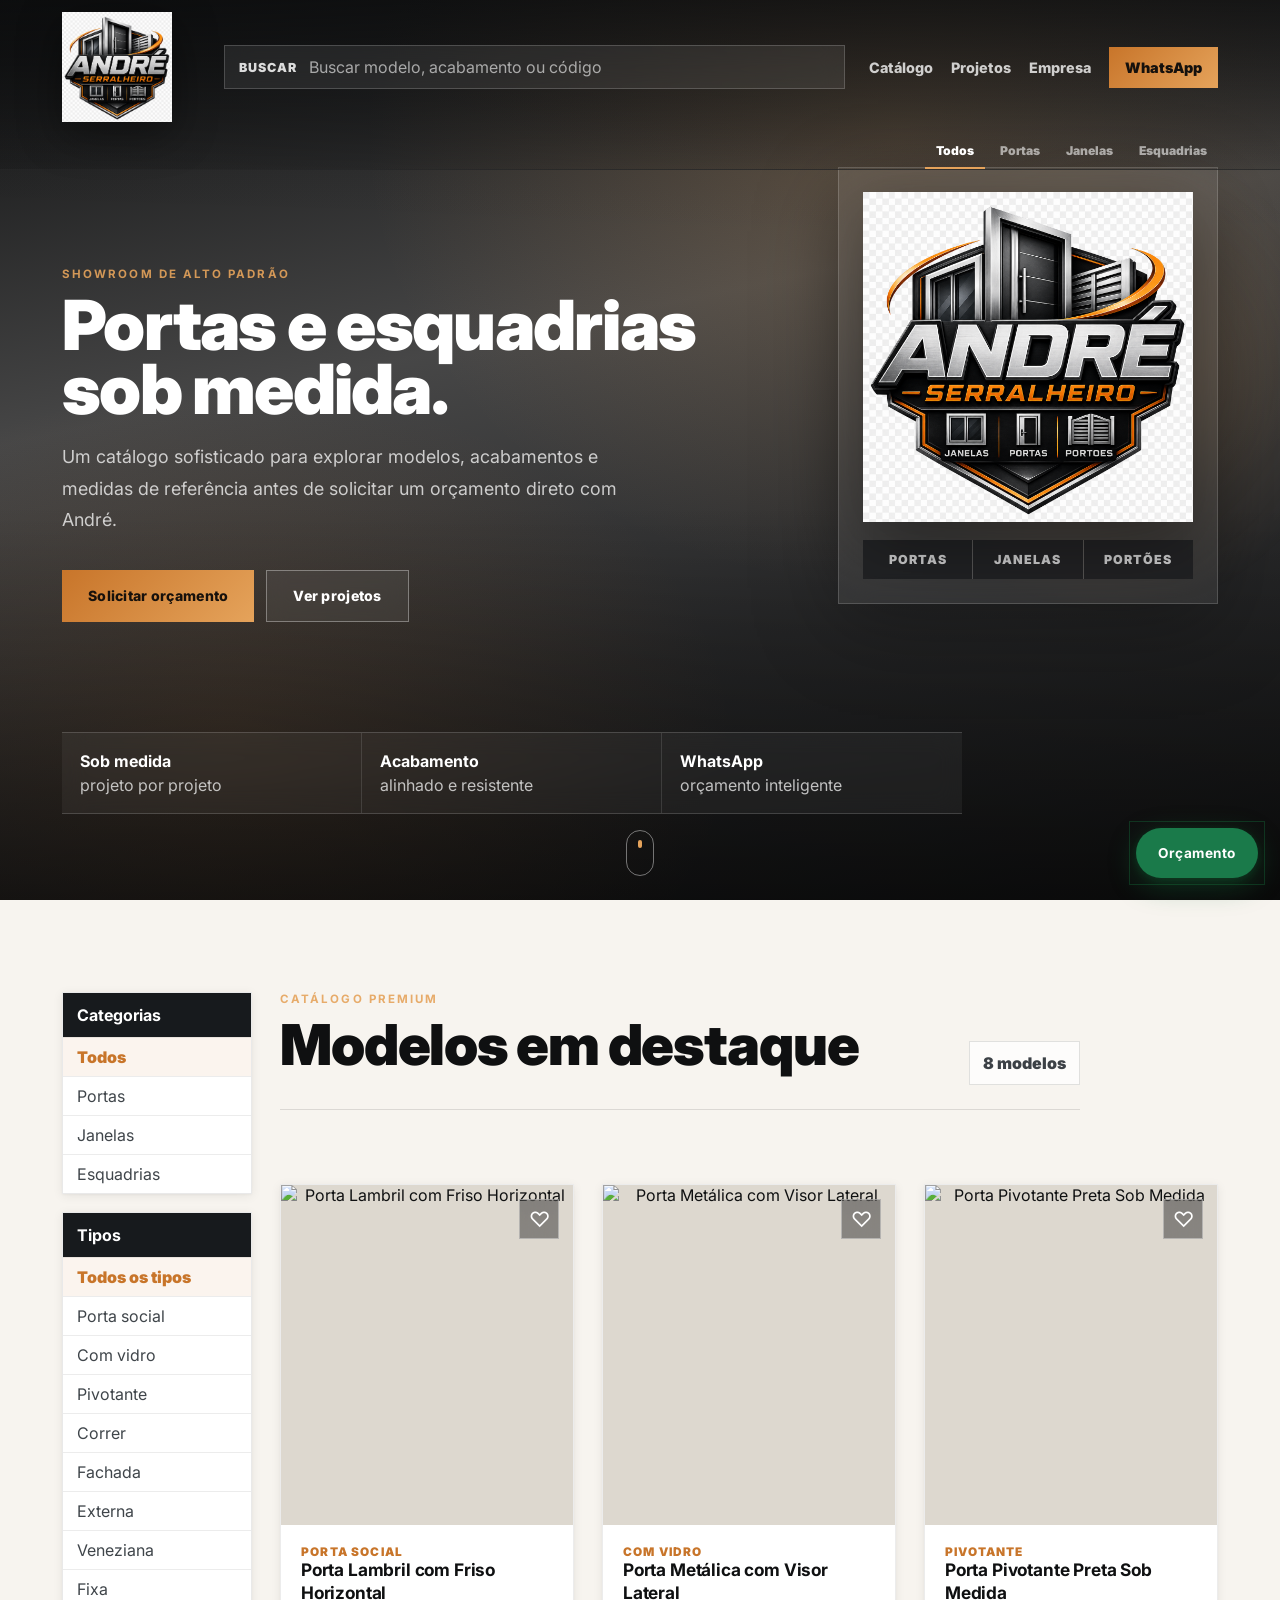
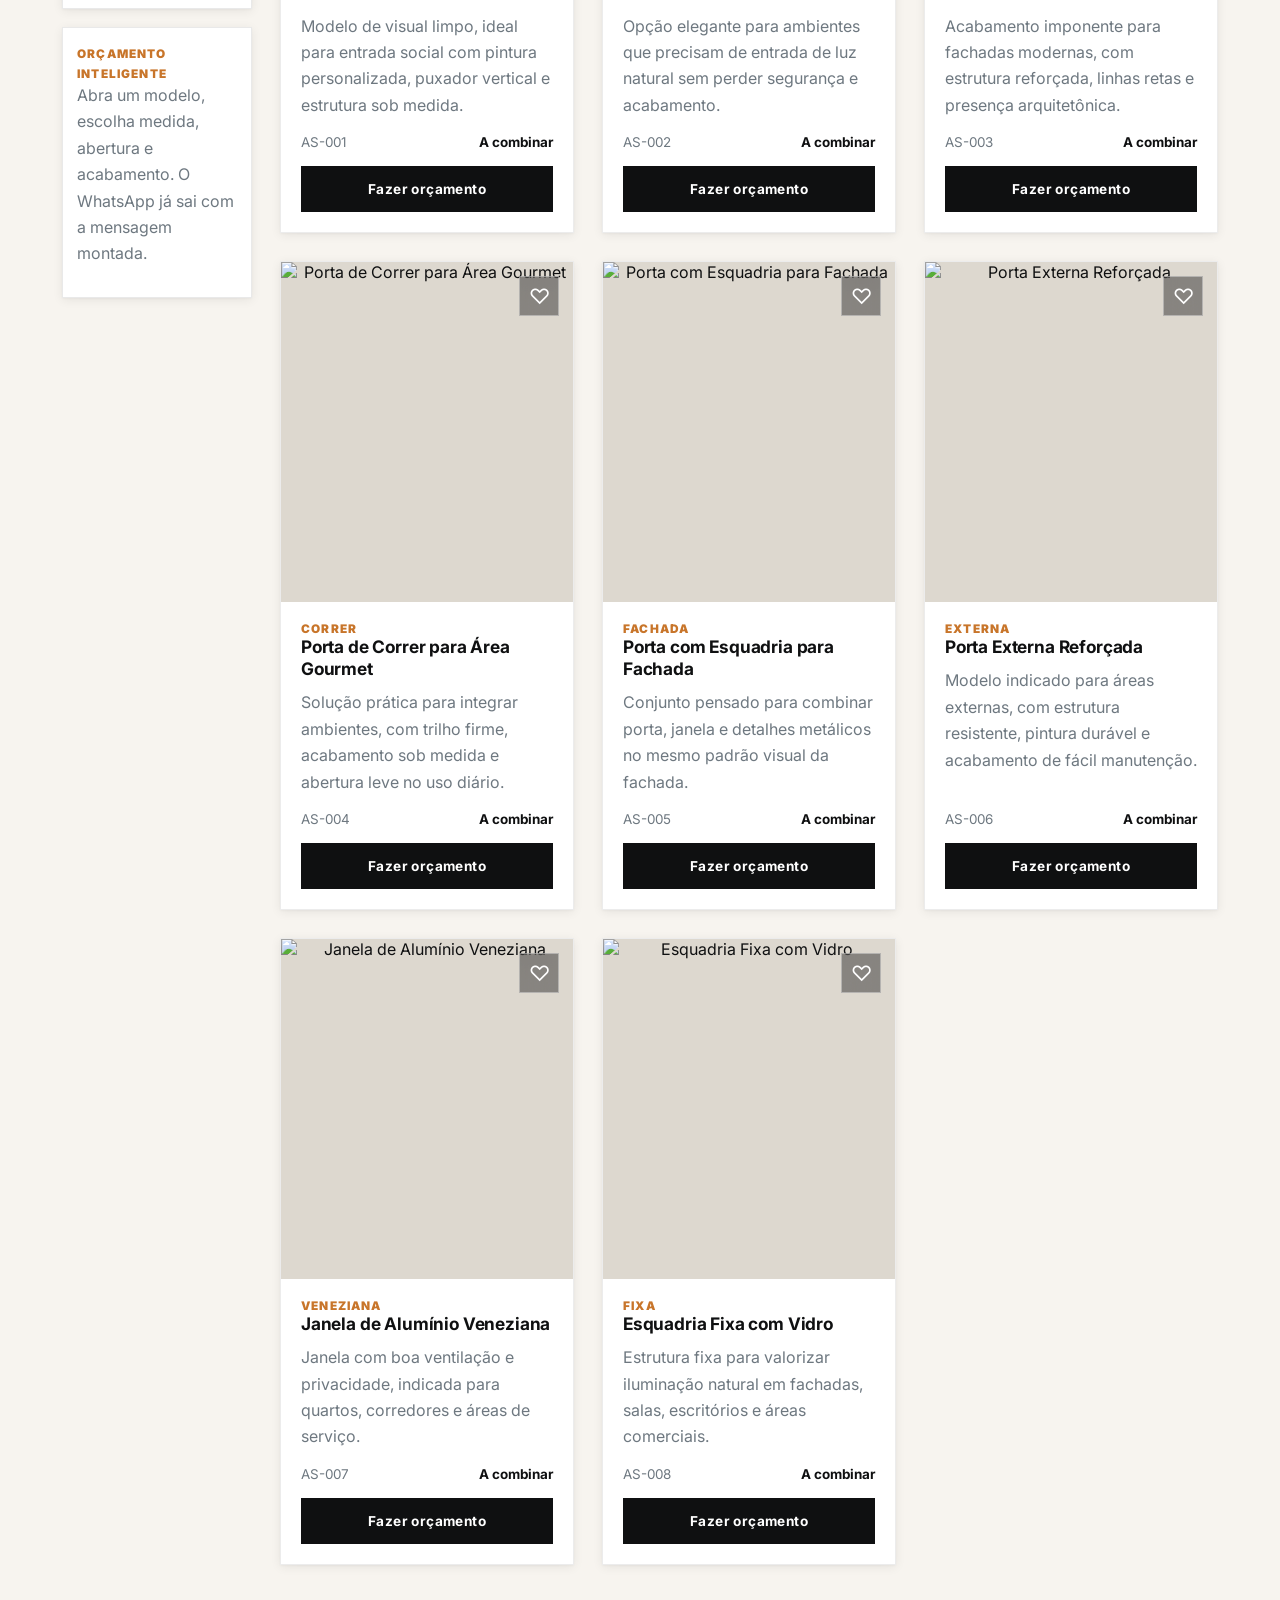
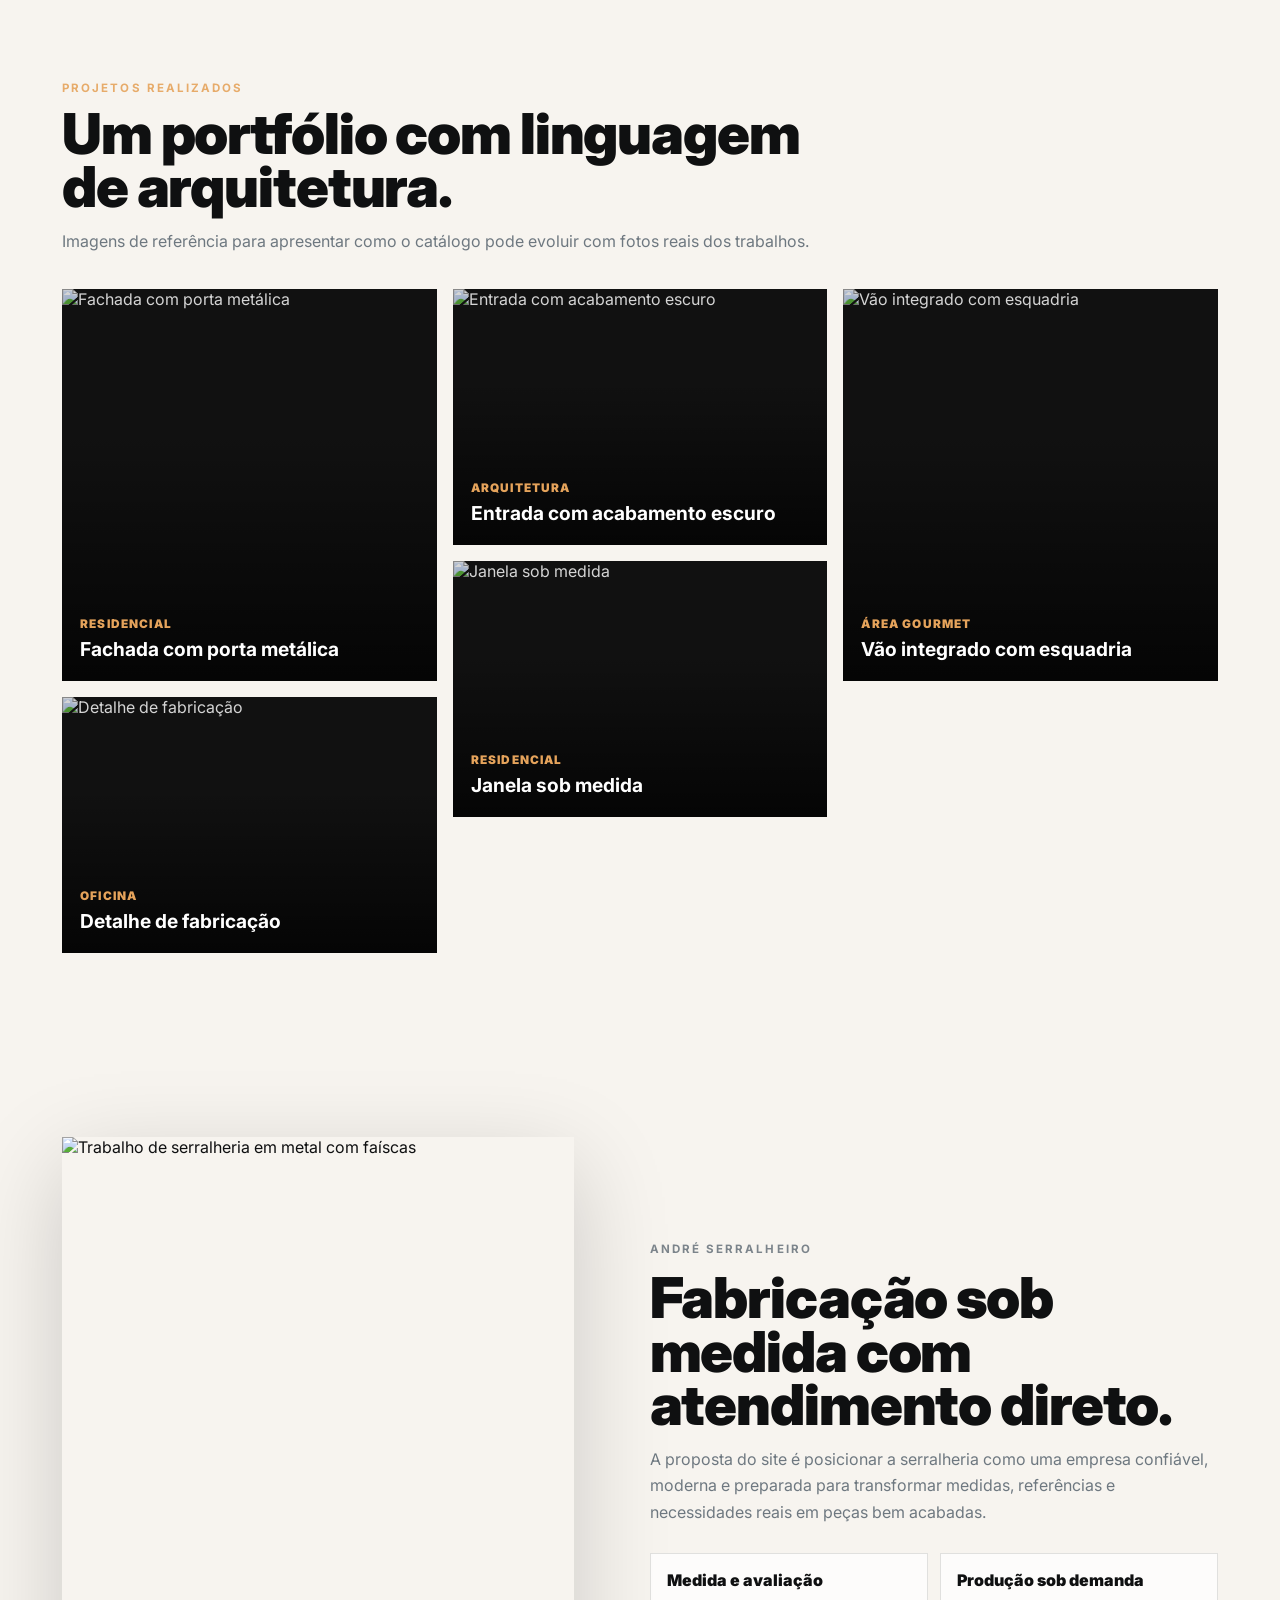
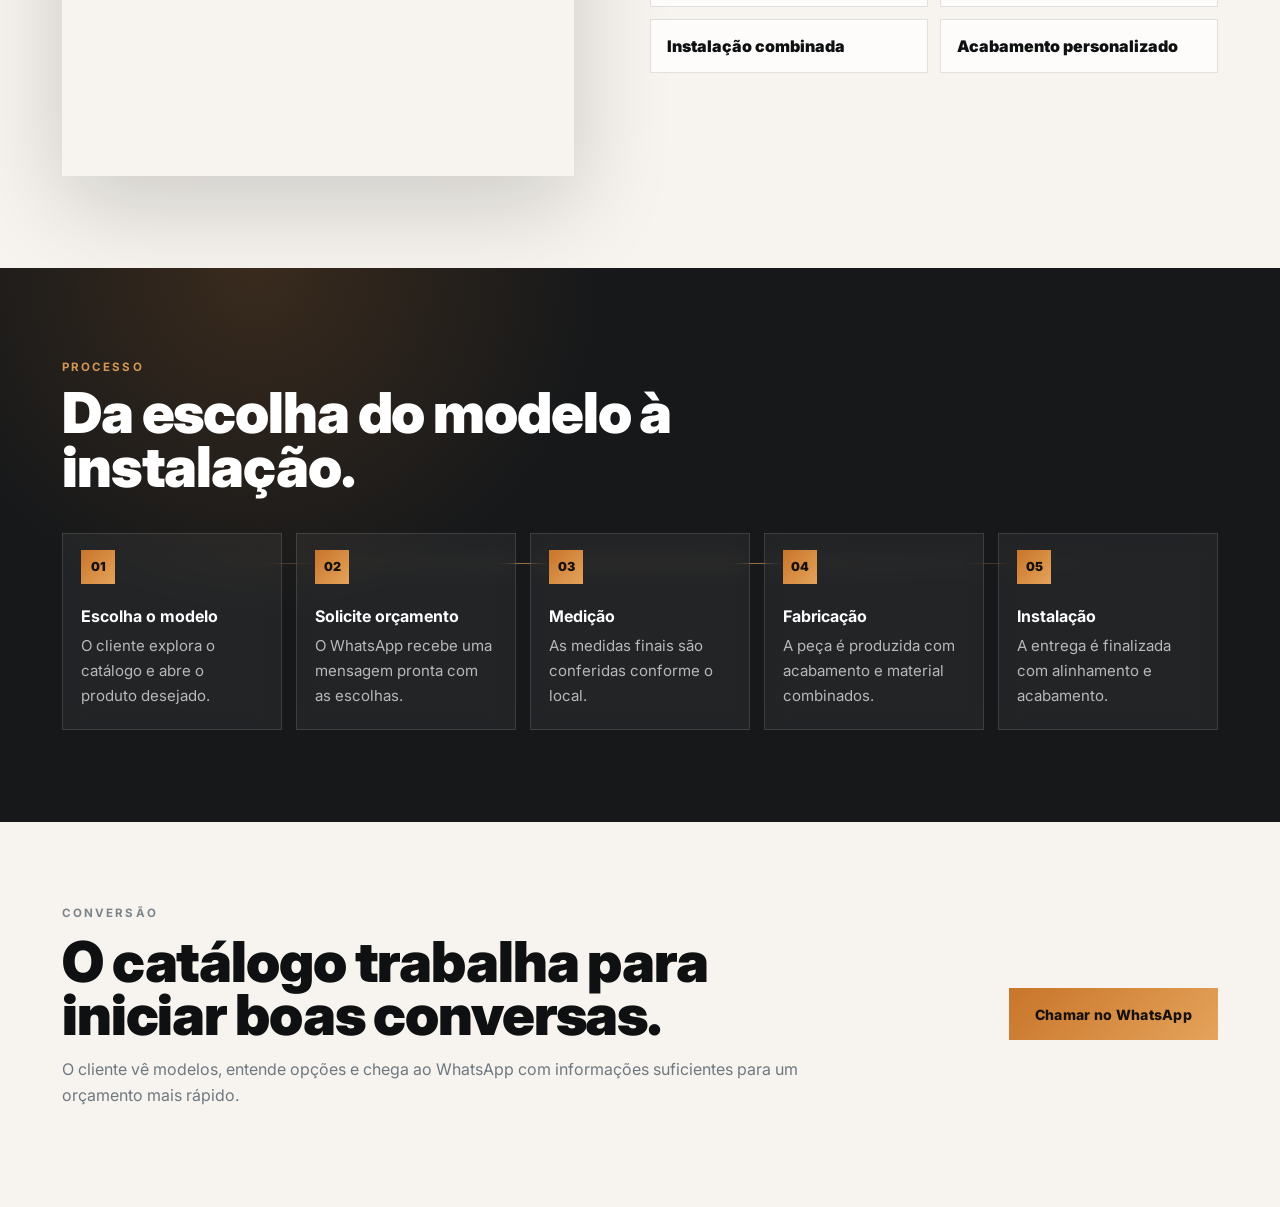
==== commit 6ceaa14a: "Redesign mobile-first: logo, index, css atualizados; remove metalurgica.zip" ====
--- a/index.html
+++ b/index.html
@@ -9,6 +9,9 @@
     />
     <meta name="theme-color" content="#111214" />
     <title>ANDRÉ SERRALHEIRO | Showroom Premium de Esquadrias</title>
+    <link rel="preconnect" href="https://fonts.googleapis.com" />
+    <link rel="preconnect" href="https://fonts.gstatic.com" crossorigin />
+    <link href="https://fonts.googleapis.com/css2?family=Inter:wght@400;500;600;700;800;900&display=swap" rel="stylesheet" />
     <link rel="preconnect" href="https://images.pexels.com" />
     <link rel="stylesheet" href="styles/main.css" />
     <script type="application/ld+json">
@@ -114,6 +117,17 @@
         </aside>
 
         <div class="catalog-content reveal">
+          <!-- Barra mobile: busca + filtro -->
+          <div class="mobile-filter-bar" id="mobile-filter-bar">
+            <label class="mobile-search-wrap" aria-label="Buscar produto">
+              <svg width="16" height="16" viewBox="0 0 24 24" fill="none" stroke="currentColor" stroke-width="2" stroke-linecap="round" stroke-linejoin="round" aria-hidden="true"><circle cx="11" cy="11" r="8"/><path d="m21 21-4.35-4.35"/></svg>
+              <input data-search-mobile type="search" placeholder="Buscar modelo ou acabamento" autocomplete="off" />
+            </label>
+            <button class="filter-toggle-btn" id="filter-toggle" type="button" aria-expanded="false" aria-controls="filter-drawer">
+              <svg width="14" height="14" viewBox="0 0 24 24" fill="none" stroke="currentColor" stroke-width="2.5" stroke-linecap="round" stroke-linejoin="round" aria-hidden="true"><line x1="4" y1="6" x2="20" y2="6"/><line x1="8" y1="12" x2="16" y2="12"/><line x1="11" y1="18" x2="13" y2="18"/></svg>
+              Filtrar
+            </button>
+          </div>
           <div class="section-heading catalog-heading">
             <div>
               <p class="eyebrow">Catálogo premium</p>
@@ -261,6 +275,27 @@
       <strong data-lightbox-title></strong>
     </div>
 
+    <!-- Filter Drawer (mobile) -->
+    <div class="filter-drawer" id="filter-drawer" aria-hidden="true" aria-label="Filtros">
+      <div class="filter-drawer-backdrop" id="filter-backdrop"></div>
+      <div class="filter-drawer-panel">
+        <div class="filter-drawer-header">
+          <strong>Filtrar modelos</strong>
+          <button class="filter-drawer-close" id="filter-close" type="button" aria-label="Fechar filtros">×</button>
+        </div>
+        <div class="filter-drawer-body">
+          <div class="filter-group">
+            <span class="filter-group-label">Categorias</span>
+            <div class="filter-list" data-filter-categories></div>
+          </div>
+          <div class="filter-group">
+            <span class="filter-group-label">Tipos</span>
+            <div class="filter-list" data-filter-types></div>
+          </div>
+        </div>
+      </div>
+    </div>
+
     <script type="module" src="scripts/app.js"></script>
   </body>
 </html>
--- a/styles/main.css
+++ b/styles/main.css
@@ -1,17 +1,24 @@
 :root {
-  --ink: #111214;
-  --ink-2: #191b1e;
-  --ink-3: #24282c;
-  --paper: #f5f2ec;
+  --ink: #0f1011;
+  --ink-2: #171a1d;
+  --ink-3: #22272b;
+  --paper: #f4f1eb;
   --panel: #ffffff;
-  --muted: #7a8288;
-  --line: rgba(21, 23, 25, 0.12);
-  --line-dark: rgba(255, 255, 255, 0.14);
-  --metal: #b7b9b7;
+  --muted: #6e7880;
+  --line: rgba(15, 16, 17, 0.1);
+  --line-dark: rgba(255, 255, 255, 0.12);
+  --metal: #b2b5b3;
   --accent: #c8752a;
   --accent-2: #e5a35b;
   --success: #147a3f;
-  --shadow: 0 28px 90px rgba(12, 13, 14, 0.18);
+  --shadow: 0 28px 90px rgba(10, 11, 12, 0.18);
+  --shadow-sm: 0 2px 10px rgba(10, 11, 12, 0.07), 0 1px 2px rgba(10, 11, 12, 0.04);
+  --shadow-md: 0 8px 32px rgba(10, 11, 12, 0.1), 0 2px 8px rgba(10, 11, 12, 0.06);
+  --shadow-lg: 0 24px 64px rgba(10, 11, 12, 0.14), 0 8px 24px rgba(10, 11, 12, 0.08);
+  --shadow-hover: 0 32px 80px rgba(10, 11, 12, 0.18), 0 8px 24px rgba(10, 11, 12, 0.1);
+  --ease: cubic-bezier(0.25, 0, 0.2, 1);
+  --ease-out: cubic-bezier(0.16, 1, 0.3, 1);
+  --ease-spring: cubic-bezier(0.34, 1.2, 0.64, 1);
   --container: 1200px;
 }
 
@@ -28,7 +35,11 @@
   font-family:
     Inter, ui-sans-serif, system-ui, -apple-system, BlinkMacSystemFont, "Segoe UI", sans-serif;
   color: var(--ink);
-  background: #f8f6f1;
+  background: #f7f4ef;
+  -webkit-font-smoothing: antialiased;
+  -moz-osx-font-smoothing: grayscale;
+  text-rendering: optimizeLegibility;
+  font-feature-settings: "kern" 1, "liga" 1;
 }
 
 body.modal-open {
@@ -104,10 +115,11 @@
 
 .site-header.is-scrolled,
 .site-header.menu-open {
-  background: rgba(17, 18, 20, 0.82);
-  border-bottom-color: rgba(255, 255, 255, 0.13);
-  backdrop-filter: blur(18px);
-  box-shadow: 0 18px 50px rgba(0, 0, 0, 0.2);
+  background: rgba(14, 15, 16, 0.88);
+  border-bottom-color: rgba(255, 255, 255, 0.1);
+  backdrop-filter: blur(24px) saturate(180%);
+  -webkit-backdrop-filter: blur(24px) saturate(180%);
+  box-shadow: 0 1px 0 rgba(255,255,255,0.06), 0 16px 48px rgba(0, 0, 0, 0.24);
 }
 
 .header-main {
@@ -303,11 +315,17 @@
   color: #fff;
   overflow: hidden;
   background:
-    radial-gradient(circle at 72% 30%, rgba(229, 163, 91, 0.22), transparent 28%),
-    linear-gradient(90deg, rgba(8, 9, 10, 0.92), rgba(8, 9, 10, 0.52) 48%, rgba(8, 9, 10, 0.78)),
+    radial-gradient(ellipse at 70% 15%, rgba(229, 163, 91, 0.2) 0%, transparent 42%),
+    radial-gradient(ellipse at 18% 82%, rgba(200, 117, 42, 0.14) 0%, transparent 34%),
+    linear-gradient(168deg,
+      rgba(6, 7, 8, 0.97) 0%,
+      rgba(9, 10, 12, 0.74) 38%,
+      rgba(7, 8, 10, 0.86) 68%,
+      rgba(5, 6, 7, 0.94) 100%
+    ),
     url("https://images.pexels.com/photos/10727928/pexels-photo-10727928.jpeg?auto=compress&cs=tinysrgb&w=2000");
   background-size: cover;
-  background-position: center;
+  background-position: center 30%;
 }
 
 .hero-depth {
@@ -326,8 +344,12 @@
   position: absolute;
   inset: 0;
   background:
-    linear-gradient(180deg, rgba(0, 0, 0, 0.12), rgba(0, 0, 0, 0.58)),
-    radial-gradient(circle at 38% 80%, rgba(255, 255, 255, 0.12), transparent 24%);
+    linear-gradient(180deg,
+      rgba(0, 0, 0, 0.06) 0%,
+      transparent 28%,
+      transparent 56%,
+      rgba(0, 0, 0, 0.52) 100%
+    );
   pointer-events: none;
 }
 
@@ -340,12 +362,13 @@
 }
 
 .eyebrow {
-  margin: 0 0 14px;
+  margin: 0 0 12px;
   color: var(--accent-2);
-  font-size: 0.74rem;
-  font-weight: 950;
-  letter-spacing: 0.14em;
+  font-size: 0.72rem;
+  font-weight: 700;
+  letter-spacing: 0.18em;
   text-transform: uppercase;
+  opacity: 0.9;
 }
 
 h1,
@@ -357,23 +380,27 @@
 
 h1 {
   max-width: 680px;
-  margin-bottom: 22px;
-  font-size: clamp(2.7rem, 5.4vw, 5.7rem);
-  line-height: 0.94;
-  letter-spacing: 0;
+  margin-bottom: 20px;
+  font-size: clamp(2.7rem, 5.4vw, 5.6rem);
+  line-height: 0.93;
+  letter-spacing: -0.025em;
+  font-weight: 900;
 }
 
 h2 {
-  margin-bottom: 16px;
-  font-size: clamp(2.2rem, 4.6vw, 5.1rem);
-  line-height: 0.96;
-  letter-spacing: 0;
+  margin-bottom: 14px;
+  font-size: clamp(2.1rem, 4.4vw, 4.8rem);
+  line-height: 0.95;
+  letter-spacing: -0.02em;
+  font-weight: 900;
 }
 
 h3 {
-  margin-bottom: 10px;
-  font-size: 1.12rem;
-  line-height: 1.22;
+  margin-bottom: 9px;
+  font-size: 1.08rem;
+  line-height: 1.28;
+  letter-spacing: -0.01em;
+  font-weight: 700;
 }
 
 .hero-copy > p:not(.eyebrow) {
@@ -396,8 +423,10 @@
   display: inline-flex;
   align-items: center;
   justify-content: center;
-  padding: 15px 22px;
-  font-weight: 950;
+  padding: 15px 26px;
+  font-weight: 800;
+  font-size: 0.88rem;
+  letter-spacing: 0.02em;
 }
 
 .primary-action {
@@ -541,9 +570,9 @@
 .sidebar-note,
 .product-card,
 .quick-sections article {
-  background: rgba(255, 255, 255, 0.82);
-  border: 1px solid rgba(17, 18, 20, 0.1);
-  box-shadow: 0 18px 50px rgba(29, 28, 24, 0.06);
+  background: #ffffff;
+  border: 1px solid rgba(15, 16, 17, 0.09);
+  box-shadow: var(--shadow-sm);
 }
 
 .filter-card strong {
@@ -672,17 +701,20 @@
   display: grid;
   grid-template-rows: 340px 1fr;
   overflow: hidden;
+  background: #fff;
+  box-shadow: var(--shadow-sm);
+  border: 1px solid rgba(15, 16, 17, 0.08);
   transition:
-    transform 220ms ease,
-    box-shadow 220ms ease,
-    border-color 220ms ease;
+    transform 420ms var(--ease-out),
+    box-shadow 420ms var(--ease-out),
+    border-color 420ms var(--ease-out);
   transition-delay: var(--delay, 0ms);
 }
 
 .product-card:hover {
-  transform: translateY(-7px);
-  border-color: rgba(200, 117, 42, 0.34);
-  box-shadow: 0 30px 86px rgba(29, 28, 24, 0.16);
+  transform: translateY(-9px);
+  border-color: rgba(200, 117, 42, 0.22);
+  box-shadow: var(--shadow-hover);
 }
 
 .product-open {
@@ -701,10 +733,10 @@
   position: absolute;
   inset: 0;
   background:
-    linear-gradient(180deg, transparent 42%, rgba(0, 0, 0, 0.28)),
-    radial-gradient(circle at 50% 0%, rgba(255, 255, 255, 0.22), transparent 34%);
+    linear-gradient(180deg, transparent 52%, rgba(0, 0, 0, 0.22)),
+    radial-gradient(circle at 50% 0%, rgba(255, 255, 255, 0.14), transparent 38%);
   opacity: 0;
-  transition: opacity 220ms ease;
+  transition: opacity 380ms var(--ease);
 }
 
 .product-card:hover .product-open::after {
@@ -715,11 +747,11 @@
   width: 100%;
   height: 100%;
   object-fit: cover;
-  transition: transform 520ms ease;
+  transition: transform 680ms var(--ease-out);
 }
 
 .product-card:hover .product-open img {
-  transform: scale(1.055);
+  transform: scale(1.048);
 }
 
 .favorite-button {
@@ -765,9 +797,13 @@
   border: 0;
   background: var(--ink);
   color: #fff;
-  font-size: 0.9rem;
-  font-weight: 950;
+  font-size: 0.85rem;
+  font-weight: 700;
+  letter-spacing: 0.03em;
   cursor: pointer;
+  transition:
+    background 280ms var(--ease),
+    color 280ms var(--ease);
 }
 
 .quote-button:hover {
@@ -972,15 +1008,24 @@
   right: 22px;
   bottom: 22px;
   z-index: 35;
-  min-height: 54px;
+  min-height: 50px;
   display: inline-flex;
   align-items: center;
   justify-content: center;
-  padding: 0 18px;
-  background: var(--success);
+  padding: 0 22px;
+  background: #1a7a4a;
   color: #fff;
-  font-weight: 950;
-  box-shadow: 0 18px 42px rgba(20, 122, 63, 0.32);
+  font-size: 0.85rem;
+  font-weight: 700;
+  letter-spacing: 0.04em;
+  border-radius: 999px;
+  box-shadow: 0 8px 28px rgba(20, 122, 63, 0.38), 0 2px 8px rgba(20, 122, 63, 0.22);
+  transition: transform 280ms var(--ease-out), box-shadow 280ms var(--ease-out);
+}
+
+.floating-whatsapp:hover {
+  transform: translateY(-3px);
+  box-shadow: 0 16px 40px rgba(20, 122, 63, 0.44), 0 4px 12px rgba(20, 122, 63, 0.26);
 }
 
 .floating-whatsapp::before {
@@ -1309,6 +1354,183 @@
   transform: translateY(0);
 }
 
+/* ── Mobile Filter Bar ── */
+.mobile-filter-bar {
+  display: none;
+  align-items: center;
+  gap: 10px;
+  margin-bottom: 20px;
+}
+
+.filter-toggle-btn {
+  flex: 0 0 auto;
+  display: inline-flex;
+  align-items: center;
+  gap: 7px;
+  height: 40px;
+  padding: 0 16px;
+  border: 1px solid rgba(17, 18, 20, 0.18);
+  background: #fff;
+  border-radius: 999px;
+  font-size: 0.82rem;
+  font-weight: 900;
+  color: var(--ink);
+  cursor: pointer;
+  white-space: nowrap;
+  box-shadow: 0 2px 8px rgba(0,0,0,0.06);
+  transition:
+    border-color 160ms ease,
+    box-shadow 160ms ease,
+    transform 120ms ease;
+}
+
+.filter-toggle-btn:active {
+  transform: scale(0.96);
+}
+
+.filter-toggle-btn svg {
+  opacity: 0.6;
+}
+
+.mobile-search-wrap {
+  flex: 1;
+  min-width: 0;
+  display: flex;
+  align-items: center;
+  gap: 8px;
+  height: 40px;
+  padding: 0 14px;
+  background: #fff;
+  border: 1px solid rgba(17, 18, 20, 0.14);
+  border-radius: 999px;
+  box-shadow: 0 2px 8px rgba(0,0,0,0.05);
+  transition:
+    border-color 180ms ease,
+    box-shadow 180ms ease;
+}
+
+.mobile-search-wrap:focus-within {
+  border-color: rgba(200, 117, 42, 0.65);
+  box-shadow: 0 0 0 3px rgba(200, 117, 42, 0.1), 0 2px 8px rgba(0,0,0,0.05);
+}
+
+.mobile-search-wrap svg {
+  flex-shrink: 0;
+  opacity: 0.38;
+}
+
+.mobile-search-wrap input {
+  width: 100%;
+  border: 0;
+  outline: 0;
+  background: transparent;
+  font-size: 0.92rem;
+  color: var(--ink);
+}
+
+.mobile-search-wrap input::placeholder {
+  color: var(--muted);
+}
+
+/* ── Filter Drawer ── */
+.filter-drawer {
+  position: fixed;
+  inset: 0;
+  z-index: 70;
+  visibility: hidden;
+  pointer-events: none;
+}
+
+.filter-drawer[aria-hidden="false"] {
+  visibility: visible;
+  pointer-events: auto;
+}
+
+.filter-drawer-backdrop {
+  position: absolute;
+  inset: 0;
+  background: rgba(9, 10, 11, 0.48);
+  backdrop-filter: blur(3px);
+  opacity: 0;
+  transition: opacity 300ms ease;
+}
+
+.filter-drawer[aria-hidden="false"] .filter-drawer-backdrop {
+  opacity: 1;
+}
+
+.filter-drawer-panel {
+  position: absolute;
+  top: 0;
+  left: 0;
+  bottom: 0;
+  width: min(300px, 82vw);
+  background: #f8f6f1;
+  box-shadow: 18px 0 60px rgba(0,0,0,0.16);
+  display: flex;
+  flex-direction: column;
+  overflow: hidden;
+  transform: translateX(-100%);
+  transition: transform 340ms cubic-bezier(0.32, 0, 0.16, 1);
+}
+
+.filter-drawer[aria-hidden="false"] .filter-drawer-panel {
+  transform: translateX(0);
+}
+
+.filter-drawer-header {
+  display: flex;
+  align-items: center;
+  justify-content: space-between;
+  padding: 22px 20px 16px;
+  border-bottom: 1px solid rgba(17, 18, 20, 0.1);
+}
+
+.filter-drawer-header strong {
+  font-size: 1rem;
+  font-weight: 950;
+  letter-spacing: -0.01em;
+}
+
+.filter-drawer-close {
+  width: 36px;
+  height: 36px;
+  display: grid;
+  place-items: center;
+  border: 1px solid rgba(17, 18, 20, 0.12);
+  background: transparent;
+  border-radius: 50%;
+  font-size: 1.3rem;
+  cursor: pointer;
+  transition: background 140ms ease;
+}
+
+.filter-drawer-close:hover {
+  background: rgba(17,18,20,0.06);
+}
+
+.filter-drawer-body {
+  flex: 1;
+  overflow-y: auto;
+  padding: 22px 20px;
+  display: grid;
+  gap: 26px;
+}
+
+.filter-group > .filter-group-label {
+  display: block;
+  margin-bottom: 12px;
+  color: var(--muted);
+  font-size: 0.7rem;
+  font-weight: 950;
+  letter-spacing: 0.12em;
+  text-transform: uppercase;
+}
+
+body.drawer-open {
+  overflow: hidden;
+}
+
 @media (prefers-reduced-motion: reduce) {
   *,
   *::before,
@@ -1319,6 +1541,17 @@
   }
 }
 
+@keyframes navSlideIn {
+  from {
+    opacity: 0;
+    transform: translateY(-6px);
+  }
+  to {
+    opacity: 1;
+    transform: translateY(0);
+  }
+}
+
 @media (max-width: 1040px) {
   .header-main {
     grid-template-columns: 118px 1fr 44px;
@@ -1376,91 +1609,245 @@
 }
 
 @media (max-width: 760px) {
+  /* ── Header ── */
   .header-main {
-    grid-template-columns: 98px 44px;
+    grid-template-columns: 90px 44px;
     justify-content: space-between;
+    padding: 10px 16px;
   }
 
   .brand {
-    width: 96px;
+    width: 80px;
   }
 
   .search-box {
-    grid-column: 1 / -1;
-    grid-row: 2;
-  }
-
+    display: none;
+  }
+
+  /* ── Menu mobile premium ── */
+  .site-nav {
+    display: none;
+    position: absolute;
+    top: 100%;
+    left: 0;
+    right: 0;
+    flex-direction: column;
+    align-items: stretch;
+    gap: 0;
+    padding: 6px 0 22px;
+    background: rgba(11, 12, 13, 0.97);
+    backdrop-filter: blur(22px);
+    border-top: 1px solid rgba(255, 255, 255, 0.07);
+    animation: navSlideIn 200ms ease;
+  }
+
+  .site-header.menu-open .site-nav {
+    display: flex;
+  }
+
+  .site-nav button {
+    padding: 17px 22px;
+    text-align: left;
+    font-size: 1.05rem;
+    font-weight: 900;
+    color: rgba(255, 255, 255, 0.78);
+    border-bottom: 1px solid rgba(255, 255, 255, 0.07);
+    letter-spacing: -0.01em;
+  }
+
+  .site-nav button:hover,
+  .site-nav button.active {
+    color: var(--accent-2);
+    background: rgba(255, 255, 255, 0.04);
+    border-bottom-color: transparent;
+  }
+
+  /* ── Hero compacto ── */
   .cinematic-hero {
-    min-height: 94vh;
-    padding: 132px 18px 74px;
-    align-items: center;
-  }
-
-  h1 {
-    font-size: clamp(2.25rem, 11vw, 3.85rem);
-    line-height: 0.98;
-  }
-
-  .hero-metrics {
+    min-height: 72svh;
+    padding: 110px 20px 44px;
+    align-items: flex-end;
     grid-template-columns: 1fr;
-  }
-
-  .hero-metrics span {
-    border-right: 0;
-    border-bottom: 1px solid rgba(255, 255, 255, 0.12);
   }
 
   .hero-showcase {
     display: none;
   }
 
+  h1 {
+    font-size: clamp(1.9rem, 8.5vw, 2.8rem);
+    line-height: 1.02;
+    margin-bottom: 12px;
+  }
+
+  .hero-copy > p:not(.eyebrow) {
+    font-size: 0.88rem;
+    line-height: 1.55;
+    color: rgba(255, 255, 255, 0.68);
+    overflow: hidden;
+    display: -webkit-box;
+    -webkit-line-clamp: 1;
+    -webkit-box-orient: vertical;
+    margin-bottom: 0;
+  }
+
+  .hero-actions {
+    margin-top: 20px;
+    gap: 10px;
+  }
+
+  .primary-action,
+  .secondary-action {
+    width: 100%;
+    min-height: 50px;
+    font-size: 0.92rem;
+  }
+
+  .hero-metrics {
+    display: none;
+  }
+
+  .scroll-indicator {
+    display: none;
+  }
+
+  /* ── Catalog section ── */
+  .catalog-section {
+    grid-template-columns: 1fr;
+    padding-top: 26px;
+    padding-bottom: 60px;
+    padding-left: 16px;
+    padding-right: 16px;
+  }
+
+  .catalog-sidebar {
+    display: none;
+  }
+
+  .catalog-heading {
+    margin-bottom: 14px;
+    padding-bottom: 14px;
+    align-items: flex-start;
+    flex-direction: column;
+    gap: 10px;
+  }
+
+  .active-filters {
+    margin-bottom: 12px;
+  }
+
+  /* ── Mobile Filter Bar ── */
+  .mobile-filter-bar {
+    display: flex;
+  }
+
+  /* ── Product grid 2 colunas premium ── */
+  .product-grid {
+    grid-template-columns: repeat(2, 1fr);
+    gap: 12px;
+  }
+
+  .product-card {
+    grid-template-rows: 232px 1fr;
+    border-radius: 16px;
+    overflow: hidden;
+  }
+
+  .product-card:hover {
+    transform: none;
+  }
+
+  .product-card:active {
+    transform: scale(0.98);
+  }
+
+  .product-open {
+    border-radius: 16px 16px 0 0;
+  }
+
+  .product-info {
+    padding: 11px 13px 13px;
+  }
+
+  .product-info p {
+    display: none;
+  }
+
+  .product-info h3 {
+    font-size: 0.87rem;
+    line-height: 1.25;
+    margin-bottom: 3px;
+  }
+
+  .tag {
+    font-size: 0.66rem;
+    letter-spacing: 0.08em;
+  }
+
+  .product-meta {
+    margin-bottom: 10px;
+    font-size: 0.76rem;
+  }
+
+  .quote-button {
+    min-height: 40px;
+    font-size: 0.8rem;
+    border-radius: 0 0 16px 16px;
+  }
+
+  .favorite-button {
+    width: 34px;
+    height: 34px;
+    border-radius: 50%;
+    font-size: 1rem;
+    top: 10px;
+    right: 10px;
+  }
+
+  .skeleton-card {
+    height: 360px;
+    border-radius: 16px;
+    grid-template-rows: 232px 14px 22px 1fr;
+  }
+
+  /* ── About / sections ── */
   .section-shell,
   .about-section,
   .contact-section {
-    padding-left: 18px;
-    padding-right: 18px;
-  }
-
-  .catalog-sidebar,
+    padding-left: 16px;
+    padding-right: 16px;
+  }
+
+  .about-section,
+  .contact-section {
+    grid-template-columns: 1fr;
+  }
+
+  .contact-section {
+    align-items: flex-start;
+    flex-direction: column;
+  }
+
   .meta-grid,
   .about-grid {
     grid-template-columns: 1fr;
   }
 
-  .catalog-heading,
-  .contact-section {
-    align-items: flex-start;
-    flex-direction: column;
-  }
-
-  .product-grid {
-    grid-template-columns: repeat(2, minmax(0, 1fr));
-    gap: 14px;
-  }
-
-  .product-card {
-    grid-template-rows: 240px 1fr;
-  }
-
-  .product-info {
-    padding: 14px;
-  }
-
-  .product-info p {
-    font-size: 0.88rem;
-  }
-
+  /* ── Projects ── */
   .project-masonry {
     grid-template-columns: 1fr;
-    grid-auto-rows: 260px;
+    grid-auto-rows: 240px;
   }
 
   .project-card,
   .project-card.is-tall {
     grid-column: auto;
     grid-row: auto;
-  }
-
+    border-radius: 14px;
+    overflow: hidden;
+  }
+
+  /* ── Modal bottom-sheet ── */
   .modal-shell {
     padding: 0;
     place-items: end center;
@@ -1468,28 +1855,62 @@
 
   .product-modal {
     width: 100%;
-    max-height: 94vh;
+    max-height: 94svh;
+    border-radius: 20px 20px 0 0;
+    overflow: auto;
+  }
+
+  .modal-close {
+    border-radius: 50%;
   }
 
   .modal-gallery,
   .modal-info {
-    padding-left: 18px;
-    padding-right: 18px;
-  }
-
-  .primary-action,
-  .secondary-action {
-    width: 100%;
-  }
-
+    padding-left: 16px;
+    padding-right: 16px;
+  }
+
+  .modal-image-wrap {
+    border-radius: 12px;
+    overflow: hidden;
+  }
+
+  /* ── WhatsApp float ── */
   .floating-whatsapp {
     right: 16px;
-    bottom: 16px;
-  }
-}
-
-@media (max-width: 420px) {
+    bottom: 20px;
+    border-radius: 999px;
+    padding: 0 20px;
+  }
+
+  /* ── Touch targets ── */
+  button,
+  a {
+    -webkit-tap-highlight-color: transparent;
+    touch-action: manipulation;
+  }
+
+  .option-list button,
+  .filter-list button {
+    min-height: 48px;
+  }
+}
+
+@media (max-width: 360px) {
   .product-grid {
     grid-template-columns: 1fr;
   }
-}
+
+  .product-card {
+    grid-template-rows: 260px 1fr;
+  }
+
+  .product-info p {
+    display: block;
+    font-size: 0.82rem;
+    -webkit-line-clamp: 2;
+    display: -webkit-box;
+    -webkit-box-orient: vertical;
+    overflow: hidden;
+  }
+}
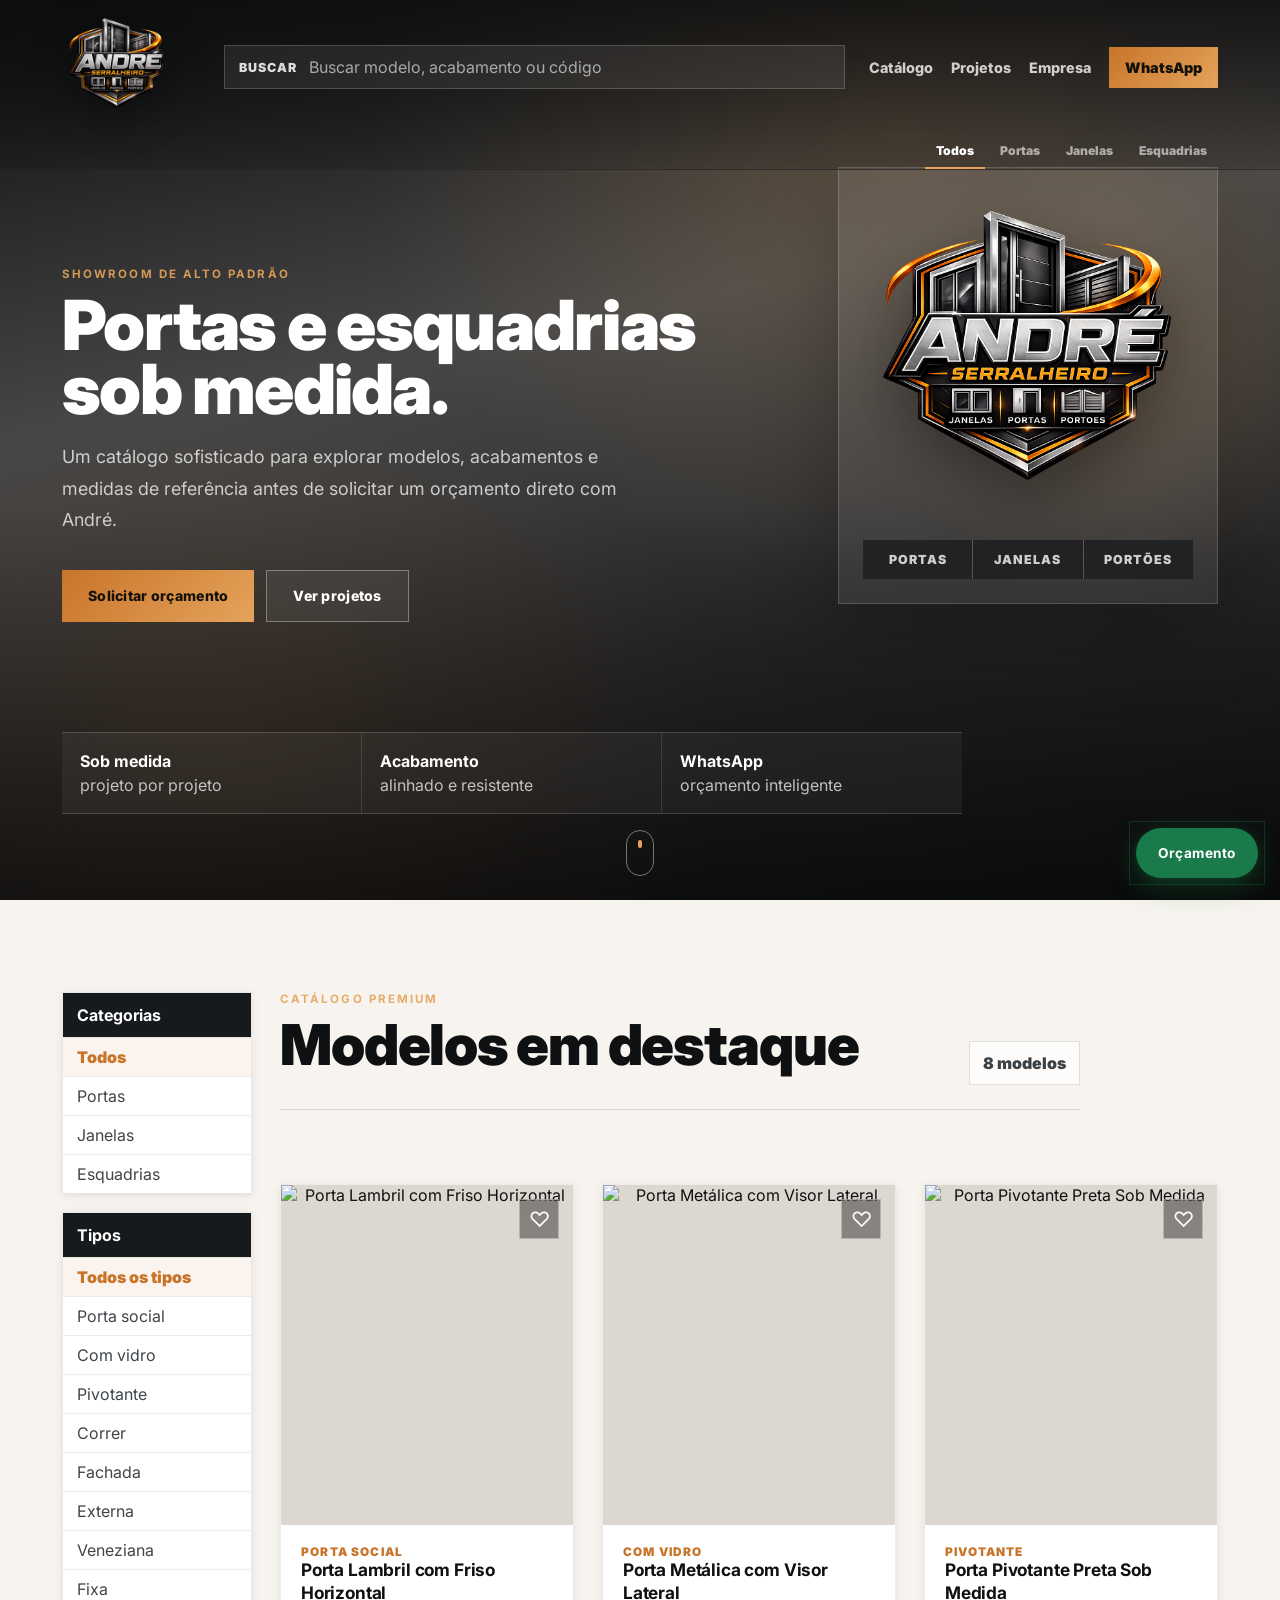
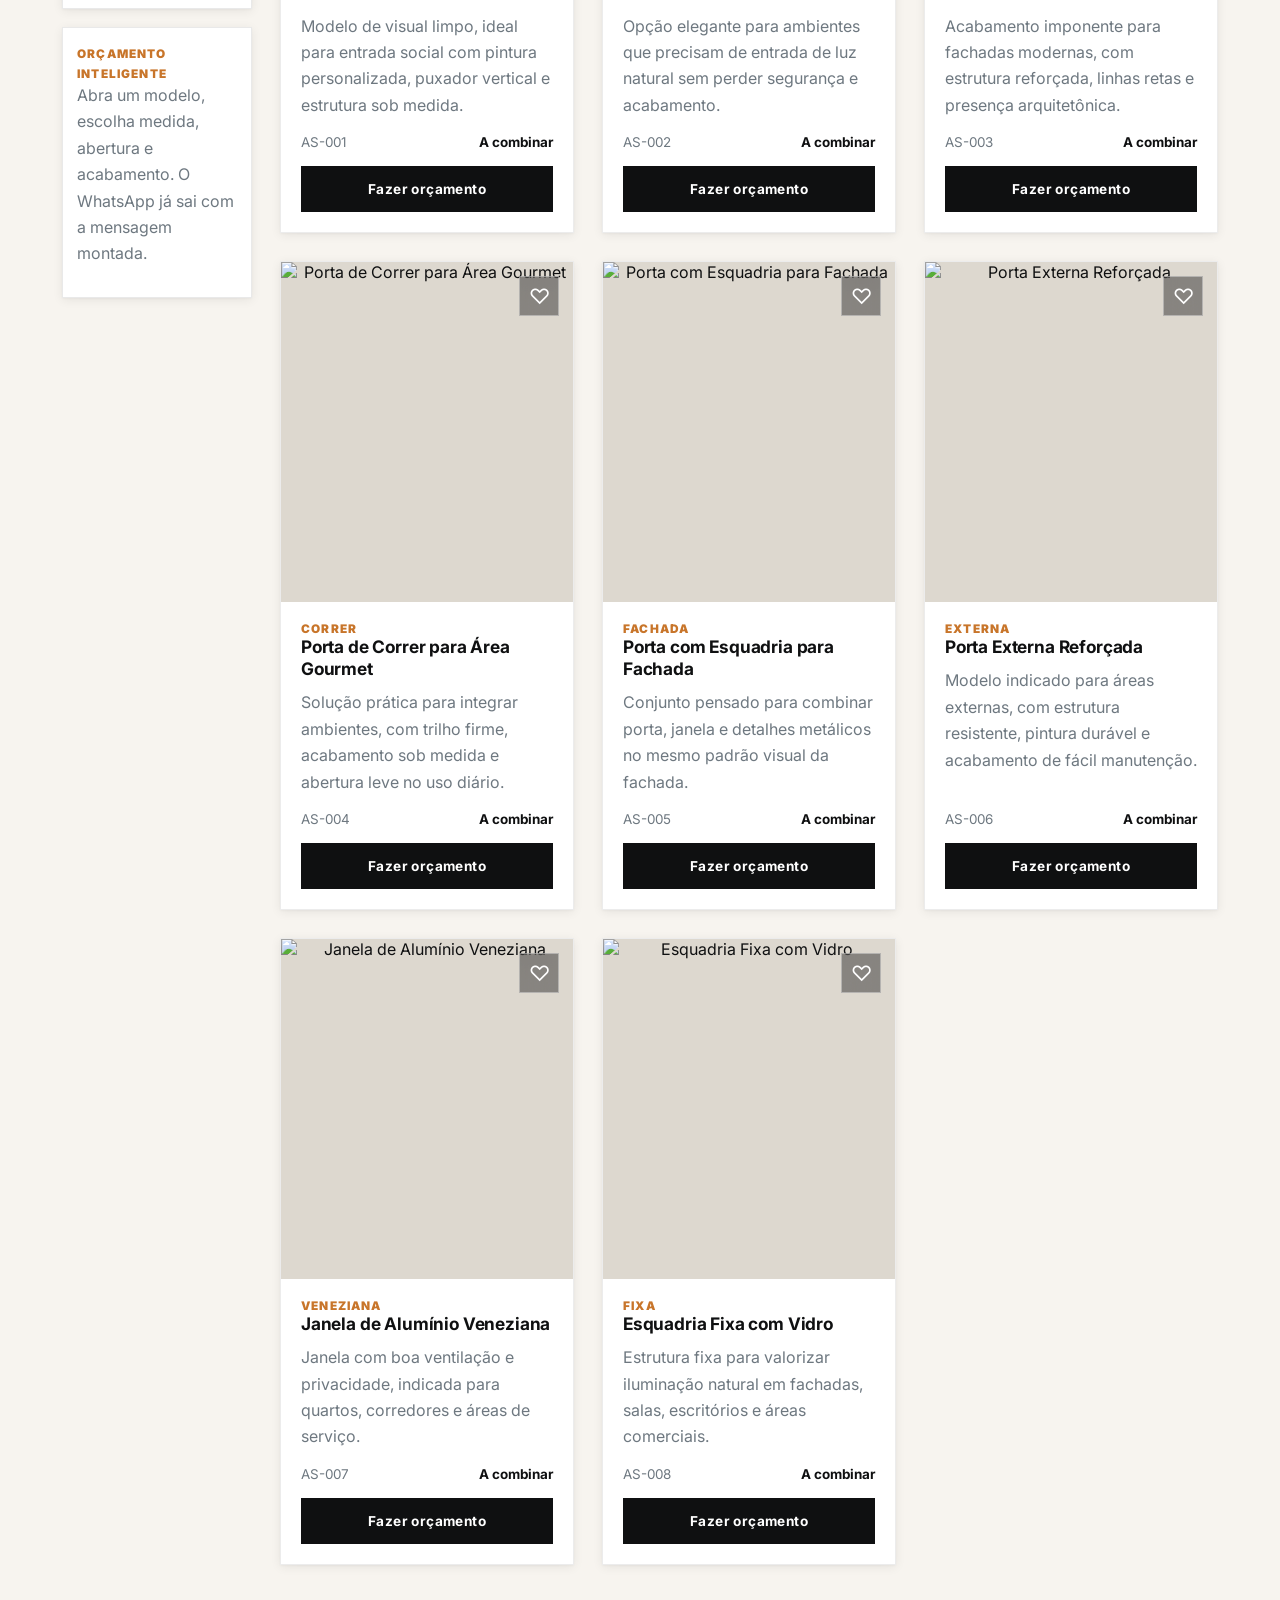
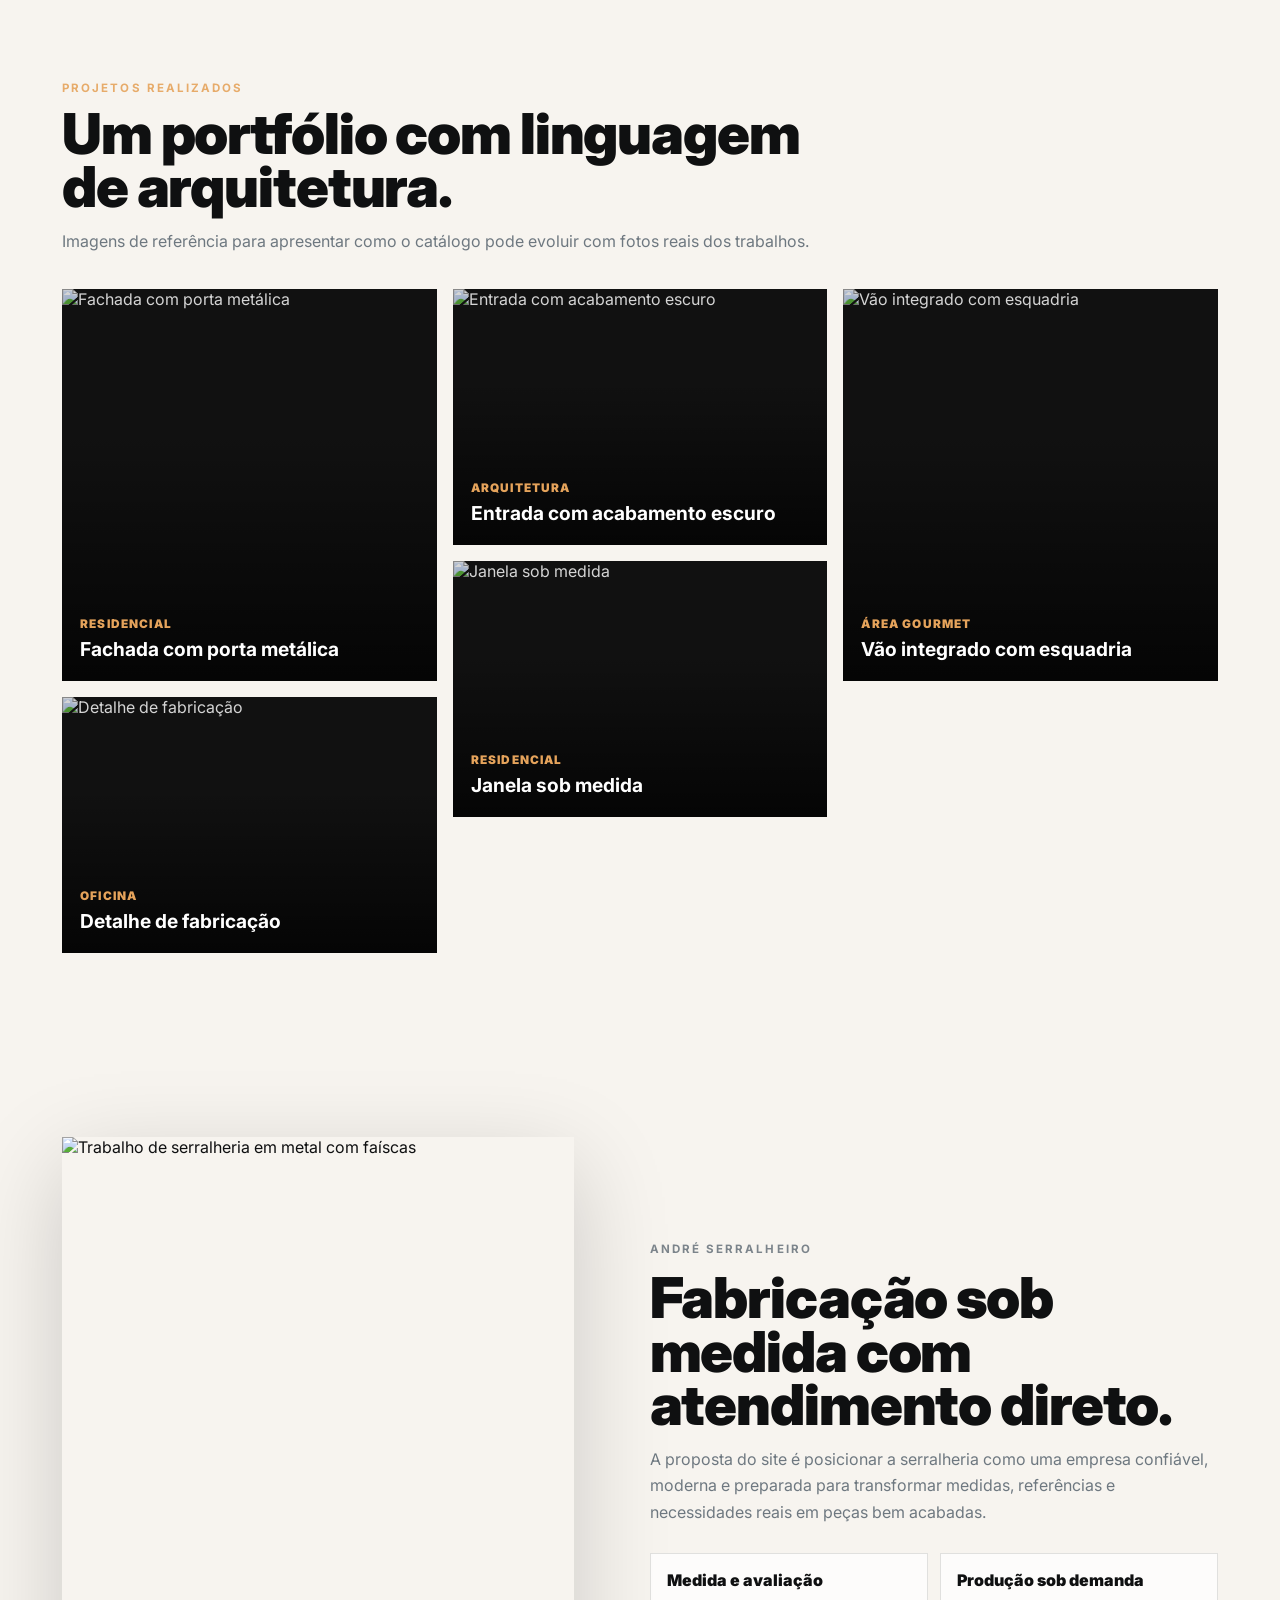
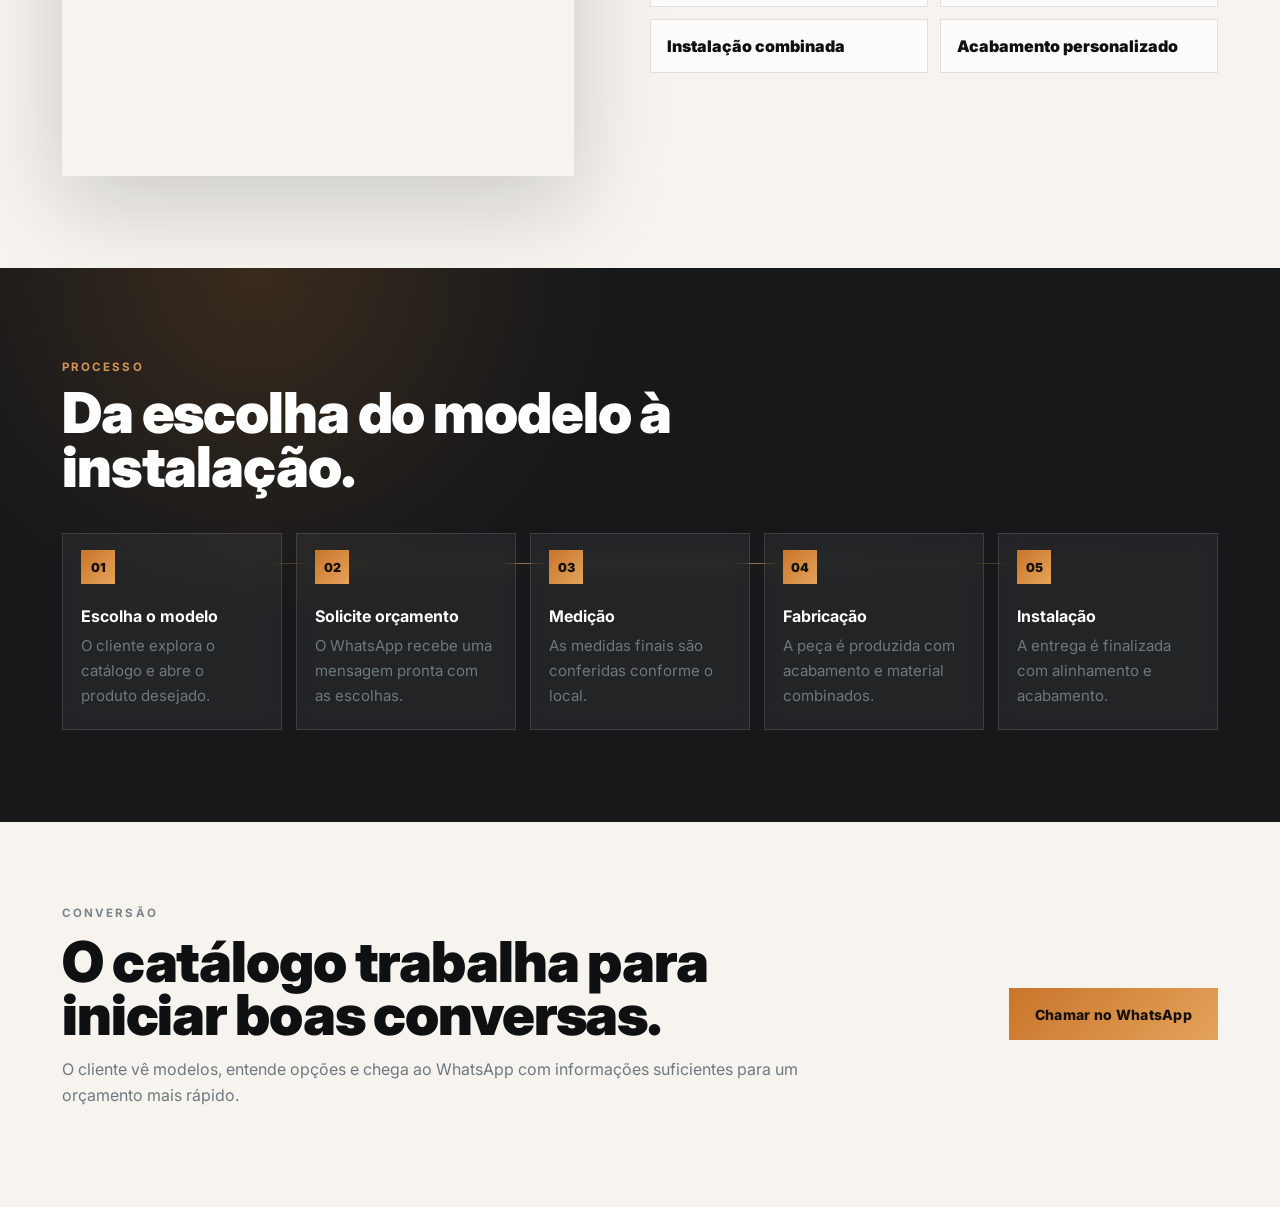
==== commit 3ba4ce26: "Atualizacao automatica" ====
--- a/index.html
+++ b/index.html
@@ -13,7 +13,14 @@
     <link rel="preconnect" href="https://fonts.gstatic.com" crossorigin />
     <link href="https://fonts.googleapis.com/css2?family=Inter:wght@400;500;600;700;800;900&display=swap" rel="stylesheet" />
     <link rel="preconnect" href="https://images.pexels.com" />
-    <link rel="stylesheet" href="styles/main.css" />
+
+    <!-- Estilos — cada arquivo tem responsabilidade única -->
+    <link rel="stylesheet" href="styles/variables.css" />
+    <link rel="stylesheet" href="styles/animations.css" />
+    <link rel="stylesheet" href="styles/layout.css" />
+    <link rel="stylesheet" href="styles/components.css" />
+    <link rel="stylesheet" href="styles/mobile.css" />
+
     <script type="application/ld+json">
       {
         "@context": "https://schema.org",
@@ -33,7 +40,7 @@
     <header class="site-header" id="inicio">
       <div class="header-main">
         <a class="brand" href="#inicio" aria-label="ANDRÉ SERRALHEIRO">
-          <img src="assets/logo.png" alt="Logo ANDRÉ SERRALHEIRO" width="132" height="132" />
+          <img src="assets/images/logo/logo.png" alt="Logo ANDRÉ SERRALHEIRO" width="132" height="132" />
         </a>
 
         <label class="search-box">
@@ -79,7 +86,7 @@
         </div>
 
         <article class="hero-showcase" aria-label="Destaques da serralheria">
-          <img src="assets/logo.png" alt="Identidade visual da ANDRÉ SERRALHEIRO" loading="lazy" />
+          <img src="assets/images/logo/logo.png" alt="Identidade visual da ANDRÉ SERRALHEIRO" loading="lazy" />
           <div class="showcase-lines">
             <span>Portas</span>
             <span>Janelas</span>
@@ -223,14 +230,8 @@
           <p class="detail-summary" data-modal-description></p>
 
           <div class="meta-grid">
-            <div>
-              <span>Tipo</span>
-              <strong data-modal-type></strong>
-            </div>
-            <div>
-              <span>Valor</span>
-              <strong data-modal-value></strong>
-            </div>
+            <div><span>Tipo</span><strong data-modal-type></strong></div>
+            <div><span>Valor</span><strong data-modal-value></strong></div>
           </div>
 
           <div class="option-group">
--- a/styles/variables.css
+++ b/styles/variables.css
@@ -0,0 +1,80 @@
+/* ============================================================
+   variables.css — Tokens de design e reset base
+   ============================================================ */
+
+:root {
+  /* Cores */
+  --ink:      #0f1011;
+  --ink-2:    #171a1d;
+  --ink-3:    #22272b;
+  --paper:    #f4f1eb;
+  --panel:    #ffffff;
+  --muted:    #6e7880;
+  --line:     rgba(15, 16, 17, 0.1);
+  --line-dark: rgba(255, 255, 255, 0.12);
+  --metal:    #b2b5b3;
+  --accent:   #c8752a;
+  --accent-2: #e5a35b;
+  --success:  #147a3f;
+
+  /* Sombras */
+  --shadow:       0 28px 90px rgba(10, 11, 12, 0.18);
+  --shadow-sm:    0 2px 10px rgba(10, 11, 12, 0.07), 0 1px 2px rgba(10, 11, 12, 0.04);
+  --shadow-md:    0 8px 32px rgba(10, 11, 12, 0.1), 0 2px 8px rgba(10, 11, 12, 0.06);
+  --shadow-lg:    0 24px 64px rgba(10, 11, 12, 0.14), 0 8px 24px rgba(10, 11, 12, 0.08);
+  --shadow-hover: 0 32px 80px rgba(10, 11, 12, 0.18), 0 8px 24px rgba(10, 11, 12, 0.1);
+
+  /* Easing */
+  --ease:        cubic-bezier(0.25, 0, 0.2, 1);
+  --ease-out:    cubic-bezier(0.16, 1, 0.3, 1);
+  --ease-spring: cubic-bezier(0.34, 1.2, 0.64, 1);
+
+  /* Layout */
+  --container: 1200px;
+}
+
+/* ── Reset base ── */
+* {
+  box-sizing: border-box;
+}
+
+html {
+  scroll-behavior: smooth;
+}
+
+body {
+  margin: 0;
+  font-family:
+    Inter, ui-sans-serif, system-ui, -apple-system,
+    BlinkMacSystemFont, "Segoe UI", sans-serif;
+  color: var(--ink);
+  background: #f7f4ef;
+  -webkit-font-smoothing: antialiased;
+  -moz-osx-font-smoothing: grayscale;
+  text-rendering: optimizeLegibility;
+  font-feature-settings: "kern" 1, "liga" 1;
+}
+
+body.modal-open,
+body.drawer-open {
+  overflow: hidden;
+}
+
+a {
+  color: inherit;
+  text-decoration: none;
+}
+
+button,
+input {
+  font: inherit;
+}
+
+button {
+  color: inherit;
+}
+
+img {
+  display: block;
+  max-width: 100%;
+}
--- a/styles/animations.css
+++ b/styles/animations.css
@@ -0,0 +1,60 @@
+/* ============================================================
+   animations.css — Keyframes e animações de entrada
+   ============================================================ */
+
+/* ── Keyframes ── */
+
+@keyframes spin {
+  to { transform: rotate(360deg); }
+}
+
+@keyframes shimmer {
+  to { background-position: -220% 0; }
+}
+
+@keyframes scrollCue {
+  50% {
+    transform: translate(-50%, 14px);
+    opacity: 0.35;
+  }
+}
+
+@keyframes pulse {
+  50% {
+    transform: scale(1.08);
+    opacity: 0.34;
+  }
+}
+
+@keyframes navSlideIn {
+  from { opacity: 0; transform: translateY(-6px); }
+  to   { opacity: 1; transform: translateY(0); }
+}
+
+/* ── Reveal on scroll ── */
+
+.reveal {
+  opacity: 0;
+  transform: translateY(20px);
+  transition:
+    opacity 620ms ease,
+    transform 620ms ease;
+  transition-delay: var(--delay, 0ms);
+}
+
+.reveal.is-visible {
+  opacity: 1;
+  transform: translateY(0);
+}
+
+/* ── Acessibilidade: redução de movimento ── */
+
+@media (prefers-reduced-motion: reduce) {
+  *,
+  *::before,
+  *::after {
+    scroll-behavior: auto !important;
+    animation-duration: 1ms !important;
+    transition-duration: 1ms !important;
+  }
+}
--- a/styles/layout.css
+++ b/styles/layout.css
@@ -0,0 +1,145 @@
+/* ============================================================
+   layout.css — Header, hero, seções estruturais
+   ============================================================ */
+
+/* ── Site Header ── */
+.site-header {
+  position: fixed; top: 0; left: 0; right: 0; z-index: 40;
+  color: #fff;
+  background: linear-gradient(180deg, rgba(13,14,15,0.78), rgba(13,14,15,0.18));
+  border-bottom: 1px solid rgba(255,255,255,0.08);
+  transition: background 240ms ease, border-color 240ms ease, backdrop-filter 240ms ease, box-shadow 240ms ease;
+}
+.site-header.is-scrolled, .site-header.menu-open {
+  background: rgba(14,15,16,0.88);
+  border-bottom-color: rgba(255,255,255,0.1);
+  backdrop-filter: blur(24px) saturate(180%);
+  -webkit-backdrop-filter: blur(24px) saturate(180%);
+  box-shadow: 0 1px 0 rgba(255,255,255,0.06), 0 16px 48px rgba(0,0,0,0.24);
+}
+.header-main {
+  max-width: var(--container); margin: 0 auto; padding: 12px 22px;
+  display: grid; grid-template-columns: 138px minmax(240px,1fr) auto;
+  align-items: center; gap: 24px;
+}
+.brand { width: 110px; display: inline-flex; align-items: center; }
+.brand img { width: 100%; height: auto; filter: drop-shadow(0 10px 22px rgba(0,0,0,0.42)); }
+
+/* ── Search Box ── */
+.search-box {
+  height: 44px; display: flex; align-items: center; gap: 10px; padding: 0 14px;
+  color: rgba(255,255,255,0.84); border: 1px solid rgba(255,255,255,0.18);
+  background: rgba(255,255,255,0.08); backdrop-filter: blur(12px);
+  transition: border-color 180ms ease, background 180ms ease, box-shadow 180ms ease;
+}
+.search-box:focus-within { border-color: rgba(229,163,91,0.72); background: rgba(255,255,255,0.13); box-shadow: 0 14px 34px rgba(0,0,0,0.18); }
+.search-box span { font-size: 0.78rem; font-weight: 900; text-transform: uppercase; letter-spacing: 0.08em; }
+.search-box input { width: 100%; border: 0; outline: 0; color: #fff; background: transparent; }
+.search-box input::placeholder { color: rgba(255,255,255,0.6); }
+
+/* ── Header Actions ── */
+.header-actions { display: flex; align-items: center; gap: 18px; color: rgba(255,255,255,0.78); font-size: 0.9rem; font-weight: 800; }
+.header-actions a:not(.quote-pill) { position: relative; padding: 10px 0; }
+.header-actions a:not(.quote-pill)::after {
+  content: ""; position: absolute; left: 0; right: 0; bottom: 4px; height: 1px;
+  background: var(--accent-2); transform: scaleX(0); transform-origin: right; transition: transform 180ms ease;
+}
+.header-actions a:hover::after { transform: scaleX(1); transform-origin: left; }
+
+/* ── Shared button transitions ── */
+.quote-pill, .primary-action, .secondary-action, .quote-button, .whatsapp-action {
+  transition: transform 180ms ease, box-shadow 180ms ease, background 180ms ease, border-color 180ms ease;
+}
+.quote-pill { padding: 12px 16px; background: linear-gradient(135deg, var(--accent), var(--accent-2)); color: #15110d; font-weight: 950; }
+.quote-pill:hover, .quote-button:hover, .primary-action:hover, .whatsapp-action:hover { transform: translateY(-2px); box-shadow: 0 18px 34px rgba(0,0,0,0.22); }
+
+/* ── Menu Button ── */
+.menu-button { display: none; width: 44px; height: 44px; padding: 0; border: 1px solid rgba(255,255,255,0.2); background: rgba(255,255,255,0.08); cursor: pointer; }
+.menu-button span { display: block; width: 18px; height: 2px; margin: 4px auto; background: #fff; transition: transform 180ms ease; }
+.site-header.menu-open .menu-button span:nth-child(1) { transform: translateY(6px) rotate(45deg); }
+.site-header.menu-open .menu-button span:nth-child(2) { transform: scaleX(0); }
+.site-header.menu-open .menu-button span:nth-child(3) { transform: translateY(-6px) rotate(-45deg); }
+
+/* ── Site Nav ── */
+.site-nav { max-width: var(--container); margin: 0 auto; padding: 0 22px; display: flex; align-items: center; justify-content: flex-end; gap: 4px; overflow-x: auto; }
+.site-nav button { flex: 0 0 auto; padding: 9px 11px; border: 0; border-bottom: 2px solid transparent; background: transparent; color: rgba(255,255,255,0.58); font-size: 0.76rem; font-weight: 900; cursor: pointer; }
+.site-nav button:hover, .site-nav button.active { color: #fff; border-bottom-color: var(--accent-2); }
+
+/* ── Typography ── */
+.eyebrow { margin: 0 0 12px; color: var(--accent-2); font-size: 0.72rem; font-weight: 700; letter-spacing: 0.18em; text-transform: uppercase; opacity: 0.9; }
+h1, h2, h3, p { margin-top: 0; }
+h1 { max-width: 680px; margin-bottom: 20px; font-size: clamp(2.7rem,5.4vw,5.6rem); line-height: 0.93; letter-spacing: -0.025em; font-weight: 900; }
+h2 { margin-bottom: 14px; font-size: clamp(2.1rem,4.4vw,4.8rem); line-height: 0.95; letter-spacing: -0.02em; font-weight: 900; }
+h3 { margin-bottom: 9px; font-size: 1.08rem; line-height: 1.28; letter-spacing: -0.01em; font-weight: 700; }
+
+/* ── Hero ── */
+.cinematic-hero {
+  position: relative; min-height: 100vh;
+  padding: 150px max(22px,calc((100vw - var(--container)) / 2 + 22px)) 86px;
+  display: grid; grid-template-columns: minmax(320px,720px) minmax(260px,380px);
+  align-items: end; gap: clamp(34px,6vw,76px); color: #fff; overflow: hidden;
+  background:
+    radial-gradient(ellipse at 70% 15%, rgba(229,163,91,0.2) 0%, transparent 42%),
+    radial-gradient(ellipse at 18% 82%, rgba(200,117,42,0.14) 0%, transparent 34%),
+    linear-gradient(168deg, rgba(6,7,8,0.97) 0%, rgba(9,10,12,0.74) 38%, rgba(7,8,10,0.86) 68%, rgba(5,6,7,0.94) 100%),
+    url("https://images.pexels.com/photos/10727928/pexels-photo-10727928.jpeg?auto=compress&cs=tinysrgb&w=2000");
+  background-size: cover; background-position: center 30%;
+}
+.hero-depth {
+  position: absolute; inset: 12% -8% auto auto; width: min(42vw,560px); height: min(42vw,560px);
+  background: radial-gradient(circle, rgba(229,163,91,0.18), transparent 62%);
+  filter: blur(4px); transform: translateY(var(--parallax,0)); pointer-events: none;
+}
+.cinematic-hero::before {
+  content: ""; position: absolute; inset: 0; pointer-events: none;
+  background: linear-gradient(180deg, rgba(0,0,0,0.06) 0%, transparent 28%, transparent 56%, rgba(0,0,0,0.52) 100%);
+}
+.hero-copy, .hero-showcase, .hero-metrics, .scroll-indicator { position: relative; z-index: 1; }
+.hero-copy > p:not(.eyebrow) { max-width: 560px; color: rgba(255,255,255,0.74); font-size: 1.12rem; line-height: 1.75; }
+.hero-actions { margin-top: 34px; display: flex; flex-wrap: wrap; gap: 12px; }
+.primary-action, .secondary-action { min-height: 52px; display: inline-flex; align-items: center; justify-content: center; padding: 15px 26px; font-weight: 800; font-size: 0.88rem; letter-spacing: 0.02em; }
+.primary-action { background: linear-gradient(135deg, var(--accent), var(--accent-2)); color: #17110c; }
+.secondary-action { border: 1px solid rgba(255,255,255,0.34); color: #fff; background: rgba(255,255,255,0.06); backdrop-filter: blur(10px); }
+.secondary-action:hover { border-color: rgba(229,163,91,0.8); background: rgba(255,255,255,0.12); }
+
+/* ── Hero Showcase ── */
+.hero-showcase { align-self: center; padding: 24px; background: rgba(255,255,255,0.08); border: 1px solid rgba(255,255,255,0.16); backdrop-filter: blur(18px); box-shadow: 0 24px 80px rgba(0,0,0,0.26); }
+.hero-showcase img { width: min(100%,330px); margin: 0 auto; filter: drop-shadow(0 20px 34px rgba(0,0,0,0.46)); }
+.showcase-lines { margin-top: 18px; display: grid; grid-template-columns: repeat(3,1fr); gap: 1px; background: rgba(255,255,255,0.14); }
+.showcase-lines span { padding: 12px 8px; background: rgba(16,17,19,0.74); color: rgba(255,255,255,0.78); text-align: center; font-size: 0.78rem; font-weight: 900; text-transform: uppercase; letter-spacing: 0.08em; }
+
+/* ── Hero Metrics ── */
+.hero-metrics { grid-column: 1/-1; display: grid; grid-template-columns: repeat(3,minmax(0,1fr)); border-top: 1px solid rgba(255,255,255,0.16); border-bottom: 1px solid rgba(255,255,255,0.16); background: rgba(255,255,255,0.05); backdrop-filter: blur(12px); max-width: 900px; }
+.hero-metrics span { padding: 18px; color: rgba(255,255,255,0.72); border-right: 1px solid rgba(255,255,255,0.12); }
+.hero-metrics span:last-child { border-right: 0; }
+.hero-metrics strong { display: block; margin-bottom: 4px; color: #fff; }
+
+/* ── Scroll Indicator ── */
+.scroll-indicator { position: absolute; left: 50%; bottom: 24px; width: 28px; height: 46px; border: 1px solid rgba(255,255,255,0.42); border-radius: 999px; transform: translateX(-50%); }
+.scroll-indicator span { position: absolute; left: 50%; top: 9px; width: 4px; height: 8px; background: var(--accent-2); border-radius: 999px; transform: translateX(-50%); animation: scrollCue 1.5s ease-in-out infinite; }
+
+/* ── Section Shell ── */
+.section-shell { max-width: var(--container); margin: 0 auto; padding: 92px 22px; }
+.section-heading { max-width: 800px; }
+.section-heading > p:not(.eyebrow) { color: var(--muted); line-height: 1.7; }
+
+/* ── About ── */
+.about-section { max-width: var(--container); margin: 0 auto; padding: 92px 22px; display: grid; grid-template-columns: minmax(300px,0.9fr) 1fr; gap: clamp(34px,6vw,76px); align-items: center; }
+.about-media { overflow: hidden; box-shadow: var(--shadow); }
+.about-media img { width: 100%; aspect-ratio: 4/5; object-fit: cover; }
+.about-grid { margin-top: 28px; display: grid; grid-template-columns: repeat(2,minmax(0,1fr)); gap: 12px; }
+.about-grid span { padding: 16px; border: 1px solid rgba(17,18,20,0.12); background: rgba(255,255,255,0.72); font-weight: 900; }
+
+/* ── Process Band ── */
+.process-band { padding: 92px max(22px,calc((100vw - var(--container)) / 2 + 22px)); background: radial-gradient(circle at 20% 0%, rgba(200,117,42,0.2), transparent 30%), #16181a; color: #fff; }
+.process-band .section-heading { margin-bottom: 40px; }
+.timeline { position: relative; display: grid; grid-template-columns: repeat(5,minmax(0,1fr)); gap: 14px; }
+.timeline::before { content: ""; position: absolute; top: 30px; left: 7%; right: 7%; height: 1px; background: linear-gradient(90deg, transparent, rgba(229,163,91,0.8), transparent); }
+.timeline article { position: relative; padding: 72px 18px 20px; border: 1px solid rgba(255,255,255,0.12); background: rgba(255,255,255,0.055); backdrop-filter: blur(10px); }
+.timeline span { position: absolute; top: 16px; left: 18px; width: 34px; height: 34px; display: grid; place-items: center; background: linear-gradient(135deg, var(--accent), var(--accent-2)); color: #17110c; font-size: 0.78rem; font-weight: 950; }
+.timeline strong { display: block; margin-bottom: 8px; }
+.timeline p { margin-bottom: 0; color: rgba(255,255,255,0.68); font-size: 0.94rem; }
+
+/* ── Contact ── */
+.contact-section { max-width: var(--container); min-height: 330px; margin: 0 auto; padding: 82px 22px; display: flex; align-items: center; justify-content: space-between; gap: 30px; }
+.contact-section div { max-width: 760px; }
--- a/styles/components.css
+++ b/styles/components.css
@@ -0,0 +1,134 @@
+/* ============================================================
+   components.css — Componentes UI: cards, modal, filtros, etc.
+   ============================================================ */
+
+/* ── Page Loader ── */
+.page-loader { position: fixed; inset: 0; z-index: 100; display: grid; place-items: center; background: #101113; transition: opacity 320ms ease, visibility 320ms ease; }
+.page-loader span { width: 52px; height: 52px; border: 1px solid rgba(255,255,255,0.22); border-top-color: var(--accent-2); border-radius: 50%; animation: spin 900ms linear infinite; }
+.page-loader.is-hidden { opacity: 0; visibility: hidden; }
+
+/* ── Catalog Section ── */
+.catalog-section { display: grid; grid-template-columns: 190px minmax(0,1fr); gap: 28px; }
+.catalog-sidebar { align-self: start; position: sticky; top: 132px; display: grid; gap: 18px; }
+.filter-card, .sidebar-note, .product-card { background: #ffffff; border: 1px solid rgba(15,16,17,0.09); box-shadow: var(--shadow-sm); }
+.filter-card strong { display: block; padding: 12px 14px; background: var(--ink-2); color: #fff; }
+.filter-list { display: grid; }
+.filter-list button { min-height: 38px; padding: 9px 14px; border: 0; border-top: 1px solid rgba(17,18,20,0.08); background: transparent; color: #3f454a; text-align: left; cursor: pointer; }
+.filter-list button:hover, .filter-list button.selected { color: var(--accent); background: rgba(200,117,42,0.08); font-weight: 950; }
+.sidebar-note { padding: 14px; }
+.sidebar-note span, .tag { color: var(--accent); font-size: 0.74rem; font-weight: 950; letter-spacing: 0.1em; text-transform: uppercase; }
+.sidebar-note p, .product-card p, .contact-section p, .about-copy p, .timeline p, .detail-summary { color: var(--muted); line-height: 1.65; }
+
+/* ── Catalog Heading ── */
+.catalog-heading { margin-bottom: 22px; padding-bottom: 24px; display: flex; align-items: end; justify-content: space-between; gap: 18px; border-bottom: 1px solid rgba(17,18,20,0.12); }
+.result-count { flex: 0 0 auto; padding: 11px 13px; color: #3c4146; border: 1px solid rgba(17,18,20,0.12); background: rgba(255,255,255,0.72); font-weight: 950; }
+.active-filters { min-height: 34px; display: flex; flex-wrap: wrap; gap: 8px; margin-bottom: 18px; }
+.active-filters span { padding: 8px 10px; background: rgba(200,117,42,0.1); color: var(--accent); font-size: 0.82rem; font-weight: 950; }
+
+/* ── Product Grid ── */
+.product-grid { display: grid; grid-template-columns: repeat(auto-fit,minmax(270px,1fr)); gap: 28px; }
+
+/* ── Skeleton ── */
+.skeleton-card { height: 480px; padding: 16px; background: #fff; border: 1px solid rgba(17,18,20,0.1); display: grid; grid-template-rows: 280px 18px 28px 1fr; gap: 14px; }
+.skeleton-card span, .skeleton-card div, .skeleton-card strong, .skeleton-card p { display: block; background: linear-gradient(90deg,#ece9e1,#faf8f3,#ece9e1); background-size: 220% 100%; animation: shimmer 1.1s ease-in-out infinite; }
+
+/* ── Product Card ── */
+.product-card { position: relative; min-width: 0; display: grid; grid-template-rows: 340px 1fr; overflow: hidden; background: #fff; box-shadow: var(--shadow-sm); border: 1px solid rgba(15,16,17,0.08); transition: transform 420ms var(--ease-out), box-shadow 420ms var(--ease-out), border-color 420ms var(--ease-out); transition-delay: var(--delay,0ms); }
+.product-card:hover { transform: translateY(-9px); border-color: rgba(200,117,42,0.22); box-shadow: var(--shadow-hover); }
+.product-open { position: relative; width: 100%; height: 100%; padding: 0; border: 0; background: #ddd8cf; cursor: pointer; overflow: hidden; }
+.product-open::after { content: ""; position: absolute; inset: 0; background: linear-gradient(180deg,transparent 52%,rgba(0,0,0,0.22)), radial-gradient(circle at 50% 0%,rgba(255,255,255,0.14),transparent 38%); opacity: 0; transition: opacity 380ms var(--ease); }
+.product-card:hover .product-open::after { opacity: 1; }
+.product-open img { width: 100%; height: 100%; object-fit: cover; transition: transform 680ms var(--ease-out); }
+.product-card:hover .product-open img { transform: scale(1.048); }
+.favorite-button { position: absolute; top: 14px; right: 14px; z-index: 2; width: 40px; height: 40px; display: grid; place-items: center; border: 1px solid rgba(255,255,255,0.38); background: rgba(17,18,20,0.42); color: #fff; font-size: 1.32rem; cursor: pointer; backdrop-filter: blur(12px); }
+.product-info { padding: 20px; display: flex; flex-direction: column; }
+.product-meta { margin-top: auto; margin-bottom: 16px; display: flex; align-items: center; justify-content: space-between; gap: 10px; color: var(--muted); font-size: 0.84rem; }
+.product-meta strong { color: var(--ink); }
+.quote-button { min-height: 46px; border: 0; background: var(--ink); color: #fff; font-size: 0.85rem; font-weight: 700; letter-spacing: 0.03em; cursor: pointer; transition: background 280ms var(--ease), color 280ms var(--ease); }
+.quote-button:hover { background: linear-gradient(135deg, var(--accent), var(--accent-2)); color: #15110d; }
+.empty-state { padding: 28px; border: 1px solid var(--line); background: #fff; color: var(--muted); }
+
+/* ── Projects ── */
+.projects-section { padding-top: 24px; }
+.project-masonry { margin-top: 34px; display: grid; grid-template-columns: repeat(6,1fr); grid-auto-rows: 120px; gap: 16px; }
+.project-card { position: relative; grid-column: span 2; grid-row: span 2; padding: 0; border: 0; background: #111; color: #fff; overflow: hidden; cursor: pointer; text-align: left; }
+.project-card.is-tall { grid-row: span 3; }
+.project-card img { width: 100%; height: 100%; object-fit: cover; opacity: 0.82; transition: transform 520ms ease, opacity 220ms ease; }
+.project-card::after { content: ""; position: absolute; inset: 0; background: linear-gradient(180deg,transparent 36%,rgba(0,0,0,0.72)); }
+.project-card:hover img { transform: scale(1.055); opacity: 1; }
+.project-card span, .project-card strong { position: absolute; z-index: 1; left: 18px; right: 18px; }
+.project-card span { bottom: 50px; color: var(--accent-2); font-size: 0.74rem; font-weight: 950; letter-spacing: 0.1em; text-transform: uppercase; }
+.project-card strong { bottom: 20px; font-size: 1.2rem; }
+
+/* ── Floating WhatsApp ── */
+.floating-whatsapp { position: fixed; right: 22px; bottom: 22px; z-index: 35; min-height: 50px; display: inline-flex; align-items: center; justify-content: center; padding: 0 22px; background: #1a7a4a; color: #fff; font-size: 0.85rem; font-weight: 700; letter-spacing: 0.04em; border-radius: 999px; box-shadow: 0 8px 28px rgba(20,122,63,0.38), 0 2px 8px rgba(20,122,63,0.22); transition: transform 280ms var(--ease-out), box-shadow 280ms var(--ease-out); }
+.floating-whatsapp:hover { transform: translateY(-3px); box-shadow: 0 16px 40px rgba(20,122,63,0.44), 0 4px 12px rgba(20,122,63,0.26); }
+.floating-whatsapp::before { content: ""; position: absolute; inset: -7px; border: 1px solid rgba(20,122,63,0.35); animation: pulse 2.4s ease-in-out infinite; }
+
+/* ── Modal ── */
+.modal-shell { position: fixed; inset: 0; z-index: 80; display: grid; place-items: center; padding: 24px; opacity: 0; visibility: hidden; transition: opacity 240ms ease, visibility 240ms ease; }
+.modal-shell[aria-hidden="false"] { opacity: 1; visibility: visible; }
+.modal-backdrop { position: absolute; inset: 0; background: rgba(9,10,11,0.72); backdrop-filter: blur(14px); }
+.product-modal { position: relative; width: min(1140px,100%); max-height: min(880px,calc(100vh - 48px)); display: grid; grid-template-columns: minmax(300px,0.95fr) minmax(320px,1fr); background: #f8f6f1; box-shadow: 0 34px 110px rgba(0,0,0,0.36); overflow: auto; transform: translateY(18px) scale(0.98); transition: transform 240ms ease; }
+.modal-shell[aria-hidden="false"] .product-modal { transform: translateY(0) scale(1); }
+.modal-close { position: sticky; top: 14px; z-index: 3; margin: 14px 14px 0 auto; grid-column: 1/-1; width: 44px; height: 44px; border: 1px solid rgba(17,18,20,0.14); background: #fff; font-size: 1.6rem; cursor: pointer; }
+.modal-gallery { padding: 0 28px 34px; }
+.modal-image-wrap { position: relative; background: #d9d4ca; overflow: hidden; }
+.modal-image-wrap img { width: 100%; aspect-ratio: 4/5; object-fit: cover; }
+.modal-badge { position: absolute; top: 14px; left: 14px; z-index: 2; padding: 8px 10px; background: rgba(17,18,20,0.78); color: #fff; font-size: 0.72rem; font-weight: 950; text-transform: uppercase; letter-spacing: 0.1em; backdrop-filter: blur(10px); }
+.modal-thumbs { margin-top: 12px; display: flex; gap: 10px; }
+.modal-thumbs button { width: 74px; height: 74px; padding: 4px; border: 1px solid rgba(17,18,20,0.14); background: #fff; cursor: pointer; }
+.modal-thumbs button.active { border-color: var(--accent); }
+.modal-thumbs img { width: 100%; height: 100%; object-fit: cover; }
+.modal-info { padding: 0 34px 36px 6px; }
+.detail-code { display: block; margin-bottom: 14px; color: var(--accent); font-size: 0.8rem; font-weight: 950; letter-spacing: 0.08em; text-transform: uppercase; }
+.modal-info h2 { font-size: clamp(2rem,3.5vw,3.45rem); }
+.meta-grid { margin: 24px 0; display: grid; grid-template-columns: repeat(2,minmax(0,1fr)); gap: 12px; }
+.meta-grid div, .detail-note { padding: 17px; border: 1px solid rgba(17,18,20,0.12); background: rgba(255,255,255,0.74); }
+.meta-grid span { display: block; color: var(--muted); font-size: 0.76rem; font-weight: 950; text-transform: uppercase; letter-spacing: 0.08em; }
+.meta-grid strong { display: block; margin-top: 6px; font-size: 1.1rem; }
+.option-group { margin-bottom: 22px; }
+.option-group strong { display: block; margin-bottom: 10px; }
+.option-list { display: flex; flex-wrap: wrap; gap: 10px; }
+.option-list button { min-height: 44px; padding: 10px 14px; border: 1px solid rgba(17,18,20,0.14); background: #fff; color: #34383c; font-weight: 950; cursor: pointer; transition: border-color 160ms ease, background 160ms ease, color 160ms ease; }
+.option-list button:hover, .option-list button.selected { border-color: var(--accent); background: rgba(200,117,42,0.1); color: var(--accent); }
+.observation-field { display: grid; gap: 10px; margin: 4px 0 22px; }
+.observation-field strong { display: block; }
+.observation-field textarea { width: 100%; min-height: 108px; padding: 14px; resize: vertical; border: 1px solid rgba(17,18,20,0.14); background: #fff; color: var(--ink); outline: 0; line-height: 1.5; transition: border-color 160ms ease, box-shadow 160ms ease; }
+.observation-field textarea:focus { border-color: var(--accent); box-shadow: 0 16px 30px rgba(29,28,24,0.08); }
+.whatsapp-action { min-height: 56px; display: flex; align-items: center; justify-content: center; padding: 15px 20px; background: var(--success); color: #fff; font-weight: 950; text-align: center; }
+.detail-note { margin-top: 18px; }
+.detail-note strong { display: block; margin-bottom: 8px; }
+.detail-note p { margin-bottom: 0; }
+
+/* ── Project Lightbox ── */
+.project-lightbox { position: fixed; inset: 0; z-index: 90; display: grid; place-items: center; padding: 28px; background: rgba(8,9,10,0.82); opacity: 0; visibility: hidden; backdrop-filter: blur(12px); transition: opacity 220ms ease, visibility 220ms ease; }
+.project-lightbox[aria-hidden="false"] { opacity: 1; visibility: visible; }
+.project-lightbox button { position: absolute; top: 20px; right: 20px; width: 44px; height: 44px; border: 1px solid rgba(255,255,255,0.22); background: rgba(255,255,255,0.08); color: #fff; font-size: 1.6rem; cursor: pointer; }
+.project-lightbox img { max-width: min(1080px,100%); max-height: 78vh; object-fit: contain; box-shadow: var(--shadow); }
+.project-lightbox strong { margin-top: 18px; color: #fff; }
+
+/* ── Mobile Filter Bar ── */
+.mobile-filter-bar { display: none; align-items: center; gap: 10px; margin-bottom: 20px; }
+.filter-toggle-btn { flex: 0 0 auto; display: inline-flex; align-items: center; gap: 7px; height: 40px; padding: 0 16px; border: 1px solid rgba(17,18,20,0.18); background: #fff; border-radius: 999px; font-size: 0.82rem; font-weight: 900; color: var(--ink); cursor: pointer; white-space: nowrap; box-shadow: 0 2px 8px rgba(0,0,0,0.06); transition: border-color 160ms ease, box-shadow 160ms ease, transform 120ms ease; }
+.filter-toggle-btn:active { transform: scale(0.96); }
+.filter-toggle-btn svg { opacity: 0.6; }
+.mobile-search-wrap { flex: 1; min-width: 0; display: flex; align-items: center; gap: 8px; height: 40px; padding: 0 14px; background: #fff; border: 1px solid rgba(17,18,20,0.14); border-radius: 999px; box-shadow: 0 2px 8px rgba(0,0,0,0.05); transition: border-color 180ms ease, box-shadow 180ms ease; }
+.mobile-search-wrap:focus-within { border-color: rgba(200,117,42,0.65); box-shadow: 0 0 0 3px rgba(200,117,42,0.1), 0 2px 8px rgba(0,0,0,0.05); }
+.mobile-search-wrap svg { flex-shrink: 0; opacity: 0.38; }
+.mobile-search-wrap input { width: 100%; border: 0; outline: 0; background: transparent; font-size: 0.92rem; color: var(--ink); }
+.mobile-search-wrap input::placeholder { color: var(--muted); }
+
+/* ── Filter Drawer ── */
+.filter-drawer { position: fixed; inset: 0; z-index: 70; visibility: hidden; pointer-events: none; }
+.filter-drawer[aria-hidden="false"] { visibility: visible; pointer-events: auto; }
+.filter-drawer-backdrop { position: absolute; inset: 0; background: rgba(9,10,11,0.48); backdrop-filter: blur(3px); opacity: 0; transition: opacity 300ms ease; }
+.filter-drawer[aria-hidden="false"] .filter-drawer-backdrop { opacity: 1; }
+.filter-drawer-panel { position: absolute; top: 0; left: 0; bottom: 0; width: min(300px,82vw); background: #f8f6f1; box-shadow: 18px 0 60px rgba(0,0,0,0.16); display: flex; flex-direction: column; overflow: hidden; transform: translateX(-100%); transition: transform 340ms cubic-bezier(0.32,0,0.16,1); }
+.filter-drawer[aria-hidden="false"] .filter-drawer-panel { transform: translateX(0); }
+.filter-drawer-header { display: flex; align-items: center; justify-content: space-between; padding: 22px 20px 16px; border-bottom: 1px solid rgba(17,18,20,0.1); }
+.filter-drawer-header strong { font-size: 1rem; font-weight: 950; letter-spacing: -0.01em; }
+.filter-drawer-close { width: 36px; height: 36px; display: grid; place-items: center; border: 1px solid rgba(17,18,20,0.12); background: transparent; border-radius: 50%; font-size: 1.3rem; cursor: pointer; transition: background 140ms ease; }
+.filter-drawer-close:hover { background: rgba(17,18,20,0.06); }
+.filter-drawer-body { flex: 1; overflow-y: auto; padding: 22px 20px; display: grid; gap: 26px; }
+.filter-group > .filter-group-label { display: block; margin-bottom: 12px; color: var(--muted); font-size: 0.7rem; font-weight: 950; letter-spacing: 0.12em; text-transform: uppercase; }
--- a/styles/mobile.css
+++ b/styles/mobile.css
@@ -0,0 +1,96 @@
+/* ============================================================
+   mobile.css — Responsividade e adaptações mobile
+   ============================================================ */
+
+/* ── Tablet / 1040px ── */
+@media (max-width: 1040px) {
+  .header-main { grid-template-columns: 118px 1fr 44px; gap: 16px; }
+  .brand { width: 104px; }
+  .header-actions { display: none; }
+  .menu-button { display: block; }
+  .site-nav { display: none; padding-bottom: 6px; }
+  .site-header.menu-open .site-nav { display: flex; }
+  .cinematic-hero, .catalog-section, .about-section, .product-modal { grid-template-columns: 1fr; }
+  .catalog-sidebar { position: static; grid-template-columns: repeat(2,minmax(0,1fr)); }
+  .sidebar-note { grid-column: 1/-1; }
+  .timeline { grid-template-columns: 1fr; }
+  .timeline::before { display: none; }
+  .modal-info { padding: 0 28px 34px; }
+}
+
+/* ── Mobile / 760px ── */
+@media (max-width: 760px) {
+  /* Header */
+  .header-main { grid-template-columns: 90px 44px; justify-content: space-between; padding: 10px 16px; }
+  .brand { width: 80px; }
+  .search-box { display: none; }
+
+  /* Menu mobile */
+  .site-nav { display: none; position: absolute; top: 100%; left: 0; right: 0; flex-direction: column; align-items: stretch; gap: 0; padding: 6px 0 22px; background: rgba(11,12,13,0.97); backdrop-filter: blur(22px); border-top: 1px solid rgba(255,255,255,0.07); animation: navSlideIn 200ms ease; }
+  .site-header.menu-open .site-nav { display: flex; }
+  .site-nav button { padding: 17px 22px; text-align: left; font-size: 1.05rem; font-weight: 900; color: rgba(255,255,255,0.78); border-bottom: 1px solid rgba(255,255,255,0.07); letter-spacing: -0.01em; }
+  .site-nav button:hover, .site-nav button.active { color: var(--accent-2); background: rgba(255,255,255,0.04); border-bottom-color: transparent; }
+
+  /* Hero compacto */
+  .cinematic-hero { min-height: 72svh; padding: 110px 20px 44px; align-items: flex-end; grid-template-columns: 1fr; }
+  .hero-showcase { display: none; }
+  h1 { font-size: clamp(1.9rem,8.5vw,2.8rem); line-height: 1.02; margin-bottom: 12px; }
+  .hero-copy > p:not(.eyebrow) { font-size: 0.88rem; line-height: 1.55; color: rgba(255,255,255,0.68); overflow: hidden; display: -webkit-box; -webkit-line-clamp: 1; -webkit-box-orient: vertical; margin-bottom: 0; }
+  .hero-actions { margin-top: 20px; gap: 10px; }
+  .primary-action, .secondary-action { width: 100%; min-height: 50px; font-size: 0.92rem; }
+  .hero-metrics { display: none; }
+  .scroll-indicator { display: none; }
+
+  /* Catalog */
+  .catalog-section { grid-template-columns: 1fr; padding-top: 26px; padding-bottom: 60px; padding-left: 16px; padding-right: 16px; }
+  .catalog-sidebar { display: none; }
+  .catalog-heading { margin-bottom: 14px; padding-bottom: 14px; align-items: flex-start; flex-direction: column; gap: 10px; }
+  .active-filters { margin-bottom: 12px; }
+  .mobile-filter-bar { display: flex; }
+
+  /* Grid 2 colunas premium */
+  .product-grid { grid-template-columns: repeat(2,1fr); gap: 12px; }
+  .product-card { grid-template-rows: 232px 1fr; border-radius: 16px; overflow: hidden; }
+  .product-card:hover { transform: none; }
+  .product-card:active { transform: scale(0.98); }
+  .product-open { border-radius: 16px 16px 0 0; }
+  .product-info { padding: 11px 13px 13px; }
+  .product-info p { display: none; }
+  .product-info h3 { font-size: 0.87rem; line-height: 1.25; margin-bottom: 3px; }
+  .tag { font-size: 0.66rem; letter-spacing: 0.08em; }
+  .product-meta { margin-bottom: 10px; font-size: 0.76rem; }
+  .quote-button { min-height: 40px; font-size: 0.8rem; border-radius: 0 0 16px 16px; }
+  .favorite-button { width: 34px; height: 34px; border-radius: 50%; font-size: 1rem; top: 10px; right: 10px; }
+  .skeleton-card { height: 360px; border-radius: 16px; grid-template-rows: 232px 14px 22px 1fr; }
+
+  /* Sections */
+  .section-shell, .about-section, .contact-section { padding-left: 16px; padding-right: 16px; }
+  .about-section, .contact-section { grid-template-columns: 1fr; }
+  .contact-section { align-items: flex-start; flex-direction: column; }
+  .meta-grid, .about-grid { grid-template-columns: 1fr; }
+
+  /* Projects */
+  .project-masonry { grid-template-columns: 1fr; grid-auto-rows: 240px; }
+  .project-card, .project-card.is-tall { grid-column: auto; grid-row: auto; border-radius: 14px; overflow: hidden; }
+
+  /* Modal bottom-sheet */
+  .modal-shell { padding: 0; place-items: end center; }
+  .product-modal { width: 100%; max-height: 94svh; border-radius: 20px 20px 0 0; overflow: auto; }
+  .modal-close { border-radius: 50%; }
+  .modal-gallery, .modal-info { padding-left: 16px; padding-right: 16px; }
+  .modal-image-wrap { border-radius: 12px; overflow: hidden; }
+
+  /* WhatsApp float */
+  .floating-whatsapp { right: 16px; bottom: 20px; border-radius: 999px; padding: 0 20px; }
+
+  /* Touch targets */
+  button, a { -webkit-tap-highlight-color: transparent; touch-action: manipulation; }
+  .option-list button, .filter-list button { min-height: 48px; }
+}
+
+/* ── Extra pequeno / 360px ── */
+@media (max-width: 360px) {
+  .product-grid { grid-template-columns: 1fr; }
+  .product-card { grid-template-rows: 260px 1fr; }
+  .product-info p { display: block; font-size: 0.82rem; -webkit-line-clamp: 2; display: -webkit-box; -webkit-box-orient: vertical; overflow: hidden; }
+}
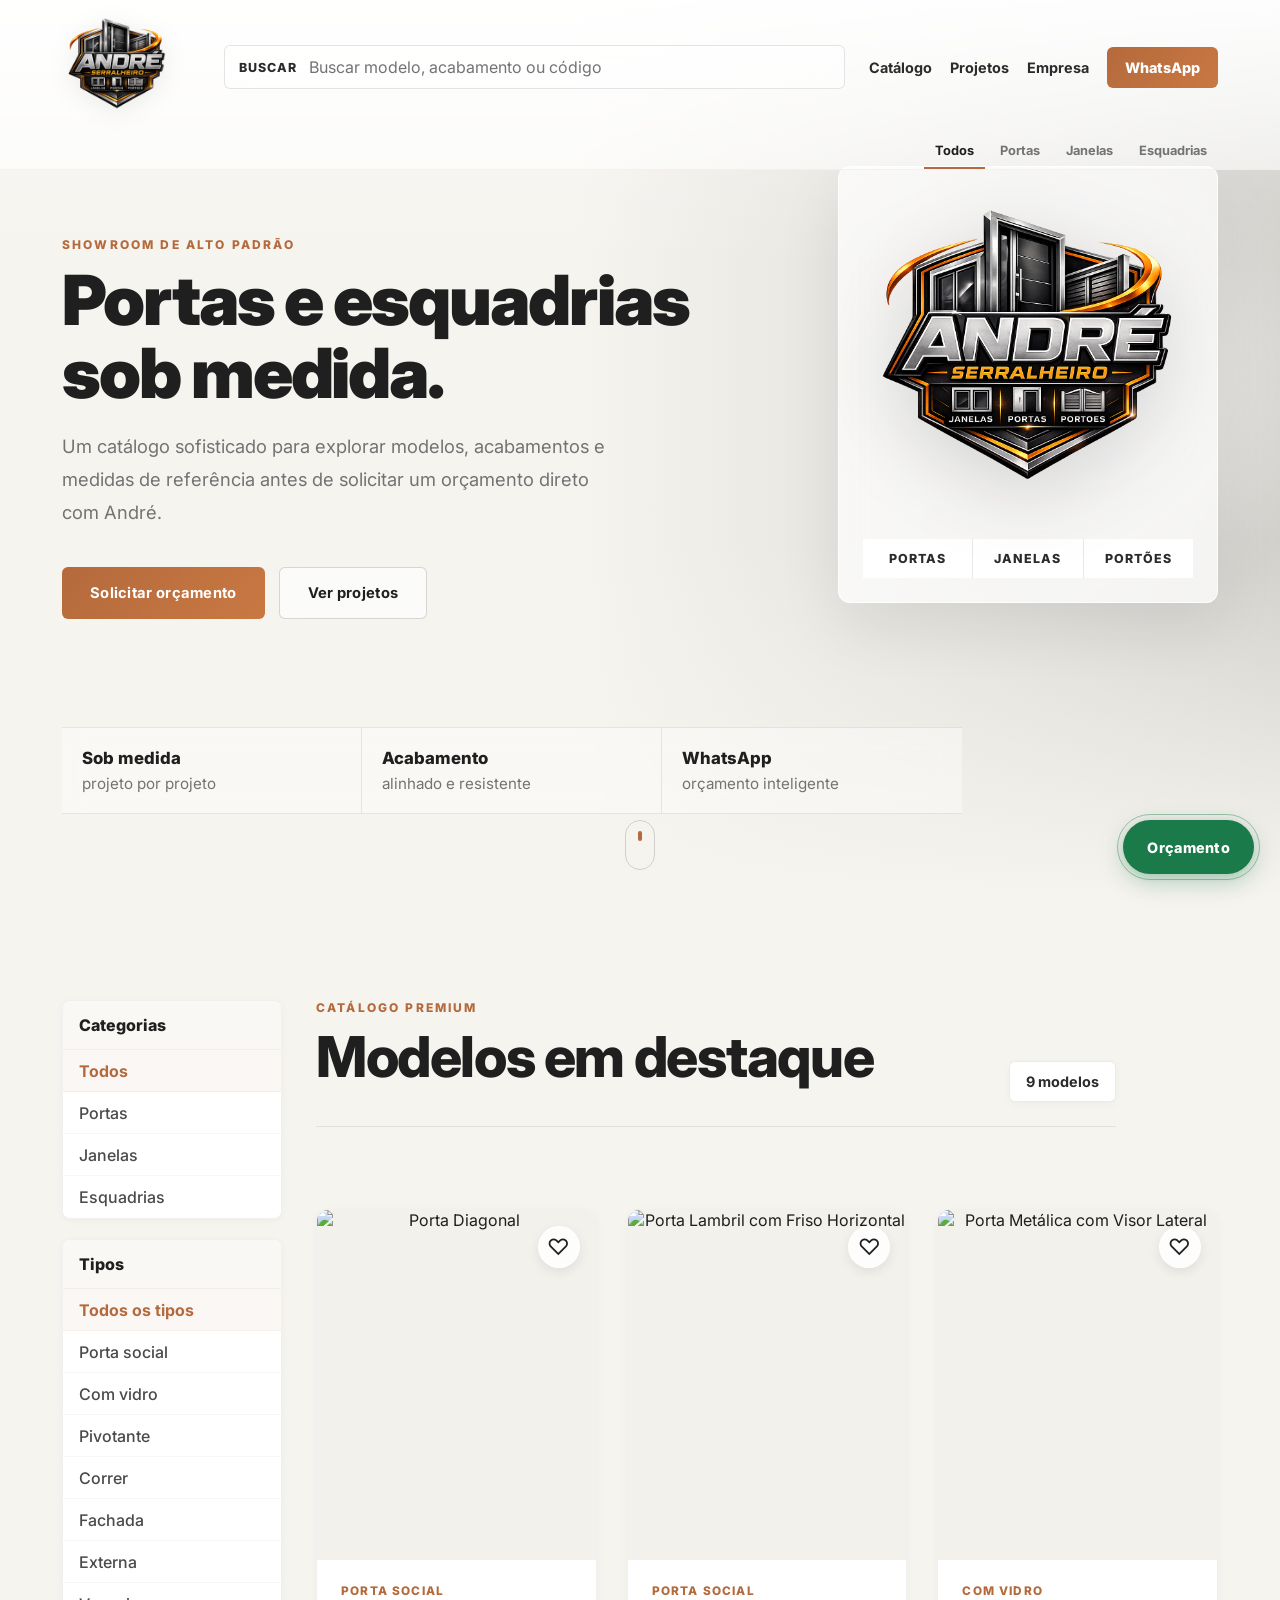
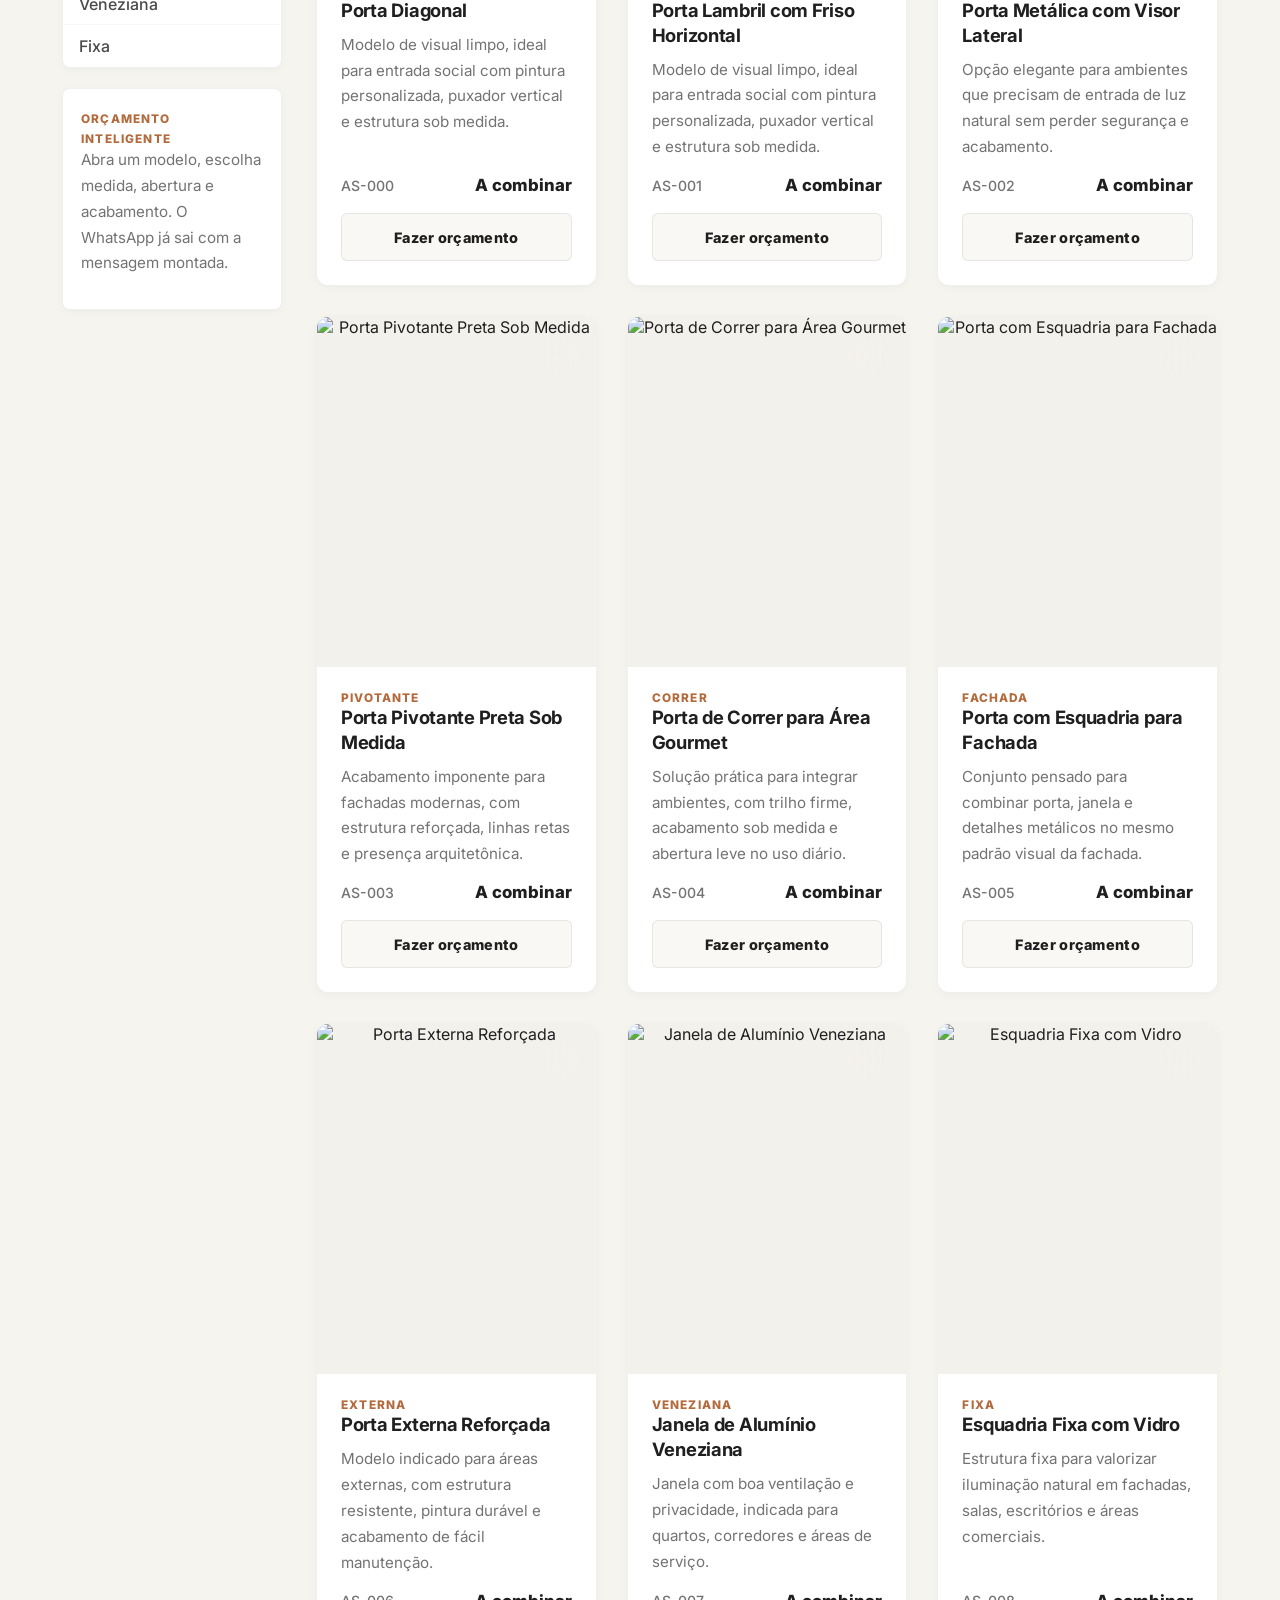
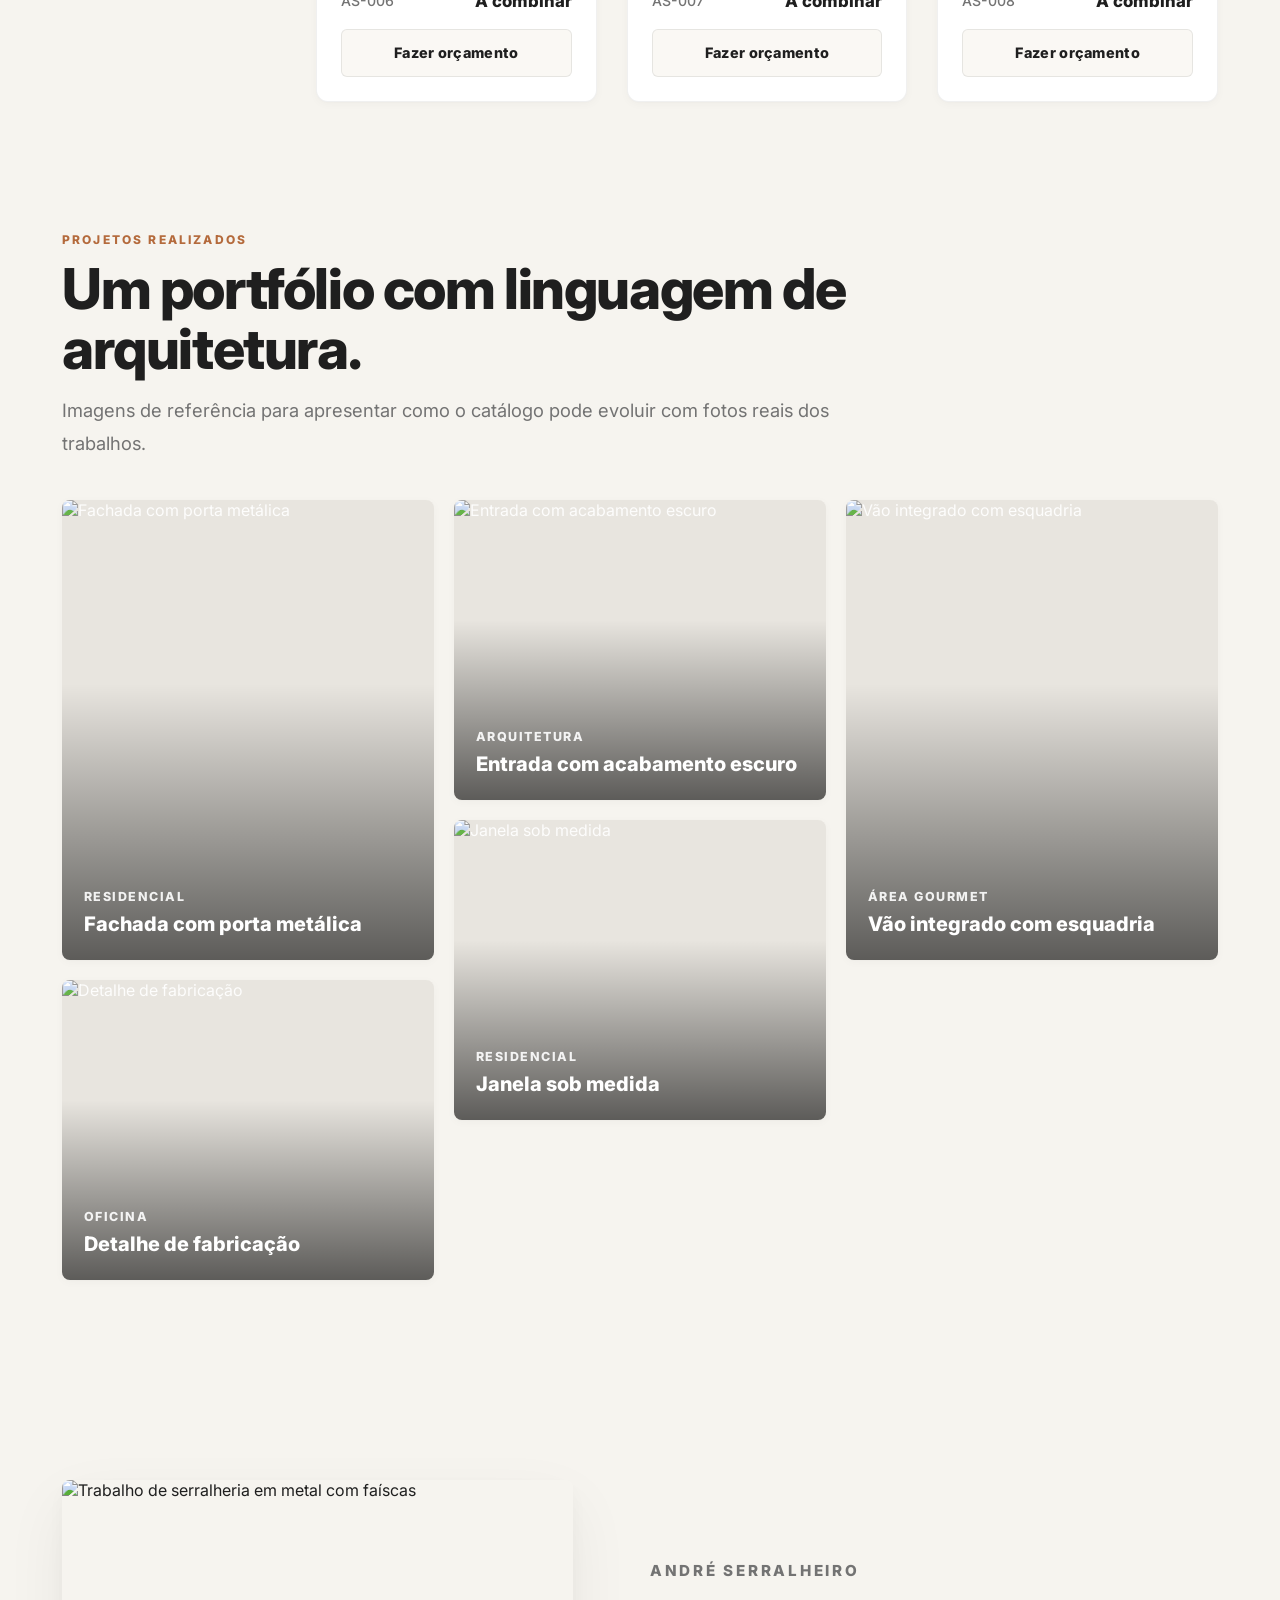
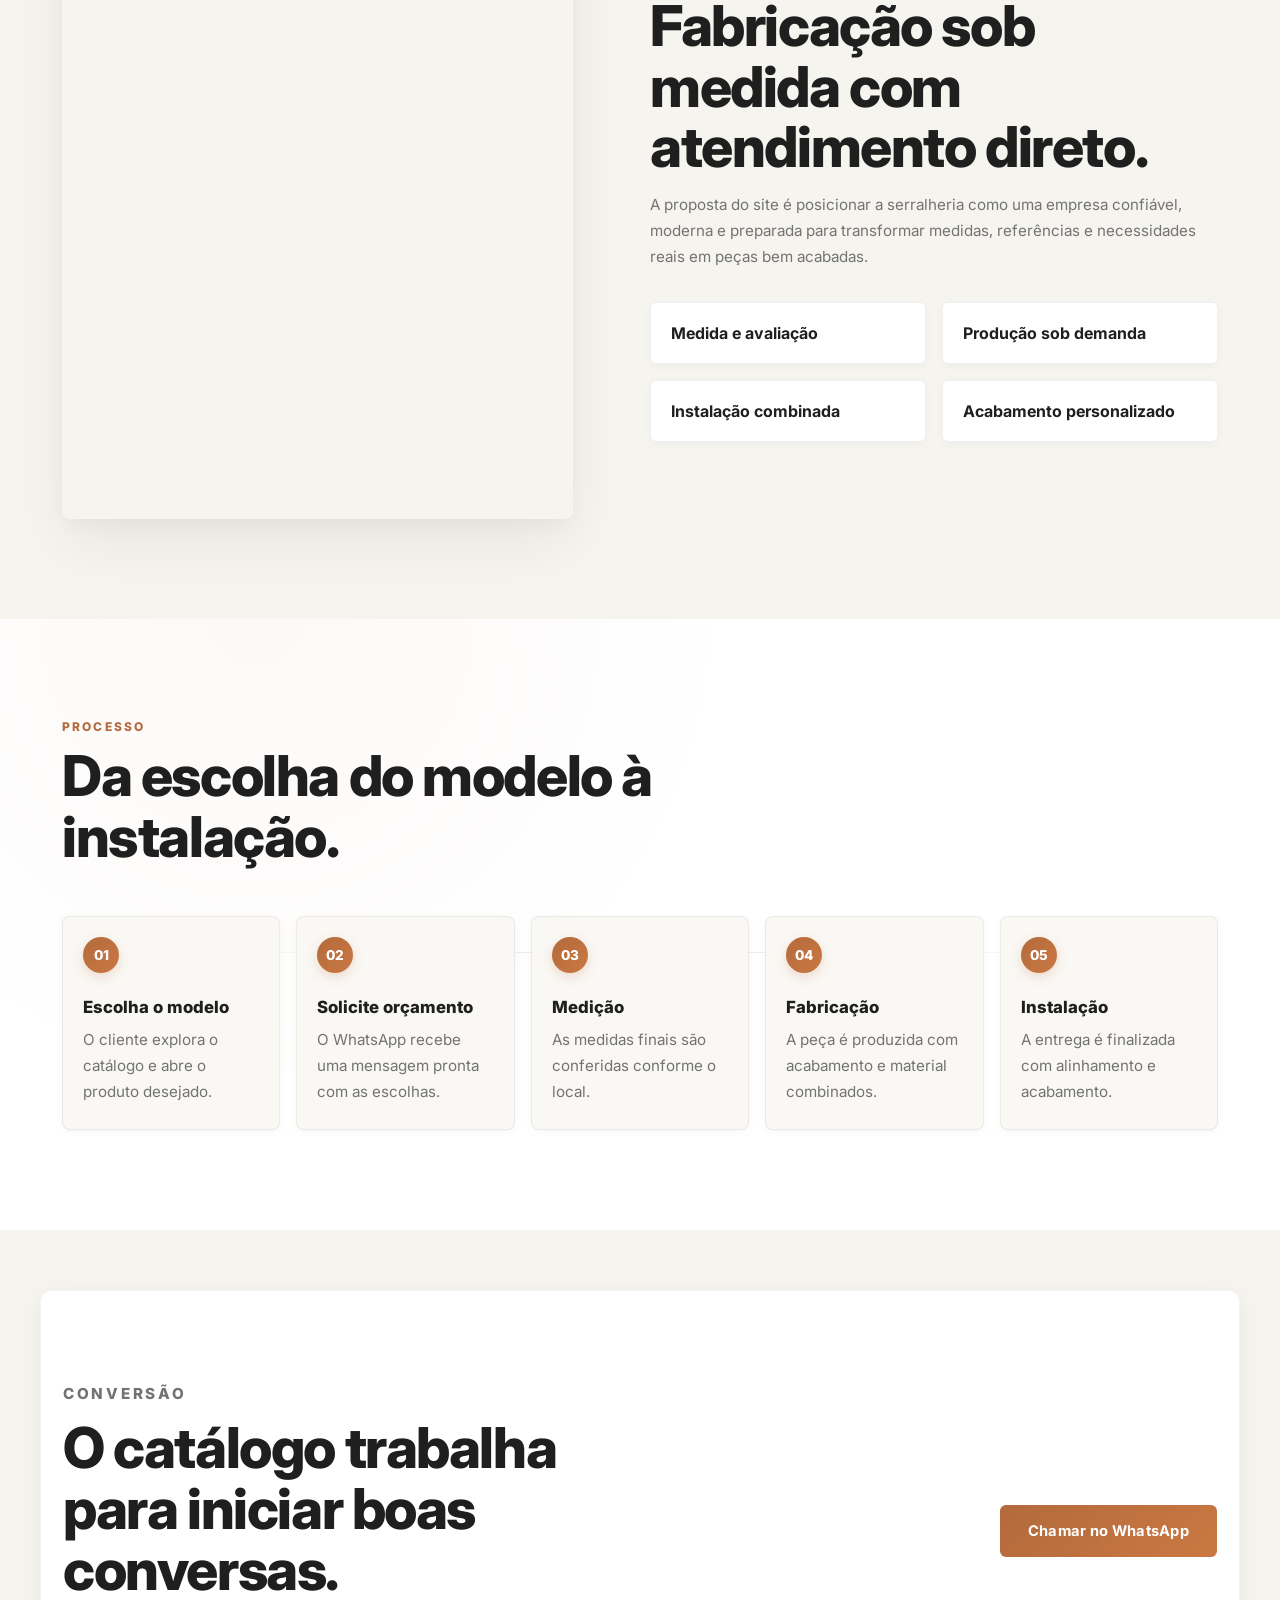
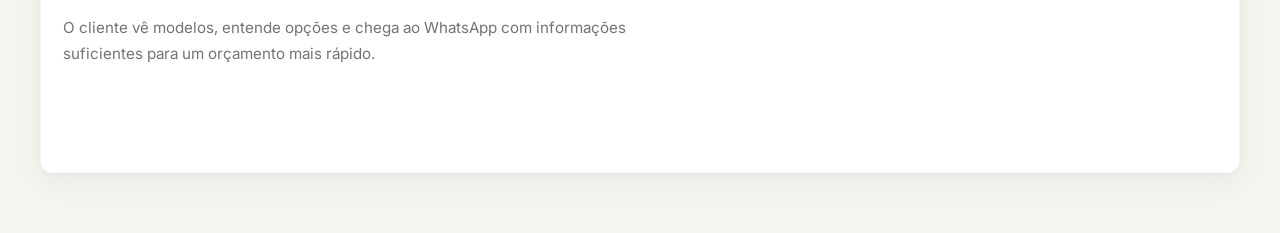
==== commit 401c41be: "Atualizacao automatica" ====
--- a/index.html
+++ b/index.html
@@ -7,7 +7,7 @@
       name="description"
       content="Showroom premium da ANDRÉ SERRALHEIRO com portas, janelas e esquadrias sob medida em alumínio e metal."
     />
-    <meta name="theme-color" content="#111214" />
+    <meta name="theme-color" content="#F6F4EF" />
     <title>ANDRÉ SERRALHEIRO | Showroom Premium de Esquadrias</title>
     <link rel="preconnect" href="https://fonts.googleapis.com" />
     <link rel="preconnect" href="https://fonts.gstatic.com" crossorigin />
--- a/styles/variables.css
+++ b/styles/variables.css
@@ -3,26 +3,26 @@
    ============================================================ */
 
 :root {
-  /* Cores */
-  --ink:      #0f1011;
-  --ink-2:    #171a1d;
-  --ink-3:    #22272b;
-  --paper:    #f4f1eb;
-  --panel:    #ffffff;
-  --muted:    #6e7880;
-  --line:     rgba(15, 16, 17, 0.1);
-  --line-dark: rgba(255, 255, 255, 0.12);
-  --metal:    #b2b5b3;
-  --accent:   #c8752a;
-  --accent-2: #e5a35b;
-  --success:  #147a3f;
+  /* Cores - Light Premium */
+  --ink:      #1F1F1F;
+  --ink-2:    #2B2B2B;
+  --ink-3:    #4A4A4A;
+  --paper:    #F6F4EF;
+  --panel:    #FFFFFF;
+  --muted:    #737373;
+  --line:     rgba(0, 0, 0, 0.08);
+  --line-dark: rgba(0, 0, 0, 0.12);
+  --metal:    #8F9396;
+  --accent:   #B46A3C;
+  --accent-2: #C97842;
+  --success:  #1A7A4A;
 
-  /* Sombras */
-  --shadow:       0 28px 90px rgba(10, 11, 12, 0.18);
-  --shadow-sm:    0 2px 10px rgba(10, 11, 12, 0.07), 0 1px 2px rgba(10, 11, 12, 0.04);
-  --shadow-md:    0 8px 32px rgba(10, 11, 12, 0.1), 0 2px 8px rgba(10, 11, 12, 0.06);
-  --shadow-lg:    0 24px 64px rgba(10, 11, 12, 0.14), 0 8px 24px rgba(10, 11, 12, 0.08);
-  --shadow-hover: 0 32px 80px rgba(10, 11, 12, 0.18), 0 8px 24px rgba(10, 11, 12, 0.1);
+  /* Sombras - Suaves e elegantes */
+  --shadow:       0 28px 90px rgba(0, 0, 0, 0.04);
+  --shadow-sm:    0 2px 10px rgba(0, 0, 0, 0.03), 0 1px 2px rgba(0, 0, 0, 0.02);
+  --shadow-md:    0 8px 32px rgba(0, 0, 0, 0.05), 0 2px 8px rgba(0, 0, 0, 0.03);
+  --shadow-lg:    0 24px 64px rgba(0, 0, 0, 0.06), 0 8px 24px rgba(0, 0, 0, 0.04);
+  --shadow-hover: 0 32px 80px rgba(0, 0, 0, 0.08), 0 8px 24px rgba(0, 0, 0, 0.05);
 
   /* Easing */
   --ease:        cubic-bezier(0.25, 0, 0.2, 1);
@@ -48,7 +48,7 @@
     Inter, ui-sans-serif, system-ui, -apple-system,
     BlinkMacSystemFont, "Segoe UI", sans-serif;
   color: var(--ink);
-  background: #f7f4ef;
+  background: var(--paper);
   -webkit-font-smoothing: antialiased;
   -moz-osx-font-smoothing: grayscale;
   text-rendering: optimizeLegibility;
--- a/styles/layout.css
+++ b/styles/layout.css
@@ -5,17 +5,17 @@
 /* ── Site Header ── */
 .site-header {
   position: fixed; top: 0; left: 0; right: 0; z-index: 40;
-  color: #fff;
-  background: linear-gradient(180deg, rgba(13,14,15,0.78), rgba(13,14,15,0.18));
-  border-bottom: 1px solid rgba(255,255,255,0.08);
+  color: var(--ink);
+  background: linear-gradient(180deg, rgba(255,255,255,0.92), rgba(255,255,255,0.6));
+  border-bottom: 1px solid rgba(0,0,0,0.05);
   transition: background 240ms ease, border-color 240ms ease, backdrop-filter 240ms ease, box-shadow 240ms ease;
 }
 .site-header.is-scrolled, .site-header.menu-open {
-  background: rgba(14,15,16,0.88);
-  border-bottom-color: rgba(255,255,255,0.1);
+  background: rgba(255,255,255,0.95);
+  border-bottom-color: rgba(0,0,0,0.08);
   backdrop-filter: blur(24px) saturate(180%);
   -webkit-backdrop-filter: blur(24px) saturate(180%);
-  box-shadow: 0 1px 0 rgba(255,255,255,0.06), 0 16px 48px rgba(0,0,0,0.24);
+  box-shadow: 0 1px 0 rgba(0,0,0,0.03), 0 16px 48px rgba(0,0,0,0.04);
 }
 .header-main {
   max-width: var(--container); margin: 0 auto; padding: 12px 22px;
@@ -23,26 +23,27 @@
   align-items: center; gap: 24px;
 }
 .brand { width: 110px; display: inline-flex; align-items: center; }
-.brand img { width: 100%; height: auto; filter: drop-shadow(0 10px 22px rgba(0,0,0,0.42)); }
+.brand img { width: 100%; height: auto; filter: drop-shadow(0 4px 12px rgba(0,0,0,0.08)); }
 
 /* ── Search Box ── */
 .search-box {
   height: 44px; display: flex; align-items: center; gap: 10px; padding: 0 14px;
-  color: rgba(255,255,255,0.84); border: 1px solid rgba(255,255,255,0.18);
-  background: rgba(255,255,255,0.08); backdrop-filter: blur(12px);
+  color: var(--ink-2); border: 1px solid rgba(0,0,0,0.1);
+  background: rgba(255,255,255,0.6); backdrop-filter: blur(12px);
   transition: border-color 180ms ease, background 180ms ease, box-shadow 180ms ease;
+  border-radius: 6px;
 }
-.search-box:focus-within { border-color: rgba(229,163,91,0.72); background: rgba(255,255,255,0.13); box-shadow: 0 14px 34px rgba(0,0,0,0.18); }
-.search-box span { font-size: 0.78rem; font-weight: 900; text-transform: uppercase; letter-spacing: 0.08em; }
-.search-box input { width: 100%; border: 0; outline: 0; color: #fff; background: transparent; }
-.search-box input::placeholder { color: rgba(255,255,255,0.6); }
+.search-box:focus-within { border-color: var(--accent); background: #fff; box-shadow: 0 8px 24px rgba(0,0,0,0.06); }
+.search-box span { font-size: 0.78rem; font-weight: 800; text-transform: uppercase; letter-spacing: 0.08em; color: var(--ink-2); }
+.search-box input { width: 100%; border: 0; outline: 0; color: var(--ink); background: transparent; }
+.search-box input::placeholder { color: var(--muted); }
 
 /* ── Header Actions ── */
-.header-actions { display: flex; align-items: center; gap: 18px; color: rgba(255,255,255,0.78); font-size: 0.9rem; font-weight: 800; }
+.header-actions { display: flex; align-items: center; gap: 18px; color: var(--ink-2); font-size: 0.9rem; font-weight: 700; }
 .header-actions a:not(.quote-pill) { position: relative; padding: 10px 0; }
 .header-actions a:not(.quote-pill)::after {
   content: ""; position: absolute; left: 0; right: 0; bottom: 4px; height: 1px;
-  background: var(--accent-2); transform: scaleX(0); transform-origin: right; transition: transform 180ms ease;
+  background: var(--accent); transform: scaleX(0); transform-origin: right; transition: transform 180ms ease;
 }
 .header-actions a:hover::after { transform: scaleX(1); transform-origin: left; }
 
@@ -50,96 +51,95 @@
 .quote-pill, .primary-action, .secondary-action, .quote-button, .whatsapp-action {
   transition: transform 180ms ease, box-shadow 180ms ease, background 180ms ease, border-color 180ms ease;
 }
-.quote-pill { padding: 12px 16px; background: linear-gradient(135deg, var(--accent), var(--accent-2)); color: #15110d; font-weight: 950; }
-.quote-pill:hover, .quote-button:hover, .primary-action:hover, .whatsapp-action:hover { transform: translateY(-2px); box-shadow: 0 18px 34px rgba(0,0,0,0.22); }
+.quote-pill { padding: 12px 18px; background: linear-gradient(135deg, var(--accent), var(--accent-2)); color: #fff; font-weight: 800; border-radius: 6px; }
+.quote-pill:hover, .quote-button:hover, .primary-action:hover, .whatsapp-action:hover { transform: translateY(-2px); box-shadow: 0 12px 24px rgba(180,106,60,0.22); }
 
 /* ── Menu Button ── */
-.menu-button { display: none; width: 44px; height: 44px; padding: 0; border: 1px solid rgba(255,255,255,0.2); background: rgba(255,255,255,0.08); cursor: pointer; }
-.menu-button span { display: block; width: 18px; height: 2px; margin: 4px auto; background: #fff; transition: transform 180ms ease; }
+.menu-button { display: none; width: 44px; height: 44px; padding: 0; border: 1px solid rgba(0,0,0,0.1); background: rgba(255,255,255,0.8); cursor: pointer; border-radius: 6px; }
+.menu-button span { display: block; width: 18px; height: 2px; margin: 4px auto; background: var(--ink); transition: transform 180ms ease; }
 .site-header.menu-open .menu-button span:nth-child(1) { transform: translateY(6px) rotate(45deg); }
 .site-header.menu-open .menu-button span:nth-child(2) { transform: scaleX(0); }
 .site-header.menu-open .menu-button span:nth-child(3) { transform: translateY(-6px) rotate(-45deg); }
 
 /* ── Site Nav ── */
 .site-nav { max-width: var(--container); margin: 0 auto; padding: 0 22px; display: flex; align-items: center; justify-content: flex-end; gap: 4px; overflow-x: auto; }
-.site-nav button { flex: 0 0 auto; padding: 9px 11px; border: 0; border-bottom: 2px solid transparent; background: transparent; color: rgba(255,255,255,0.58); font-size: 0.76rem; font-weight: 900; cursor: pointer; }
-.site-nav button:hover, .site-nav button.active { color: #fff; border-bottom-color: var(--accent-2); }
+.site-nav button { flex: 0 0 auto; padding: 9px 11px; border: 0; border-bottom: 2px solid transparent; background: transparent; color: var(--muted); font-size: 0.8rem; font-weight: 700; cursor: pointer; }
+.site-nav button:hover, .site-nav button.active { color: var(--ink); border-bottom-color: var(--accent); }
 
 /* ── Typography ── */
-.eyebrow { margin: 0 0 12px; color: var(--accent-2); font-size: 0.72rem; font-weight: 700; letter-spacing: 0.18em; text-transform: uppercase; opacity: 0.9; }
+.eyebrow { margin: 0 0 12px; color: var(--accent); font-size: 0.75rem; font-weight: 800; letter-spacing: 0.18em; text-transform: uppercase; }
 h1, h2, h3, p { margin-top: 0; }
-h1 { max-width: 680px; margin-bottom: 20px; font-size: clamp(2.7rem,5.4vw,5.6rem); line-height: 0.93; letter-spacing: -0.025em; font-weight: 900; }
-h2 { margin-bottom: 14px; font-size: clamp(2.1rem,4.4vw,4.8rem); line-height: 0.95; letter-spacing: -0.02em; font-weight: 900; }
-h3 { margin-bottom: 9px; font-size: 1.08rem; line-height: 1.28; letter-spacing: -0.01em; font-weight: 700; }
+h1 { max-width: 680px; margin-bottom: 20px; font-size: clamp(2.7rem,5.4vw,5.6rem); line-height: 1.05; letter-spacing: -0.03em; font-weight: 900; color: var(--ink); }
+h2 { margin-bottom: 14px; font-size: clamp(2.1rem,4.4vw,4.8rem); line-height: 1.08; letter-spacing: -0.025em; font-weight: 800; color: var(--ink); }
+h3 { margin-bottom: 9px; font-size: 1.15rem; line-height: 1.35; letter-spacing: -0.015em; font-weight: 700; color: var(--ink); }
 
 /* ── Hero ── */
 .cinematic-hero {
   position: relative; min-height: 100vh;
   padding: 150px max(22px,calc((100vw - var(--container)) / 2 + 22px)) 86px;
   display: grid; grid-template-columns: minmax(320px,720px) minmax(260px,380px);
-  align-items: end; gap: clamp(34px,6vw,76px); color: #fff; overflow: hidden;
+  align-items: end; gap: clamp(34px,6vw,76px); color: var(--ink); overflow: hidden;
   background:
-    radial-gradient(ellipse at 70% 15%, rgba(229,163,91,0.2) 0%, transparent 42%),
-    radial-gradient(ellipse at 18% 82%, rgba(200,117,42,0.14) 0%, transparent 34%),
-    linear-gradient(168deg, rgba(6,7,8,0.97) 0%, rgba(9,10,12,0.74) 38%, rgba(7,8,10,0.86) 68%, rgba(5,6,7,0.94) 100%),
+    linear-gradient(90deg, rgba(246,244,239,0.98) 0%, rgba(246,244,239,0.85) 45%, rgba(0,0,0,0.15) 100%),
     url("https://images.pexels.com/photos/10727928/pexels-photo-10727928.jpeg?auto=compress&cs=tinysrgb&w=2000");
   background-size: cover; background-position: center 30%;
 }
 .hero-depth {
   position: absolute; inset: 12% -8% auto auto; width: min(42vw,560px); height: min(42vw,560px);
-  background: radial-gradient(circle, rgba(229,163,91,0.18), transparent 62%);
-  filter: blur(4px); transform: translateY(var(--parallax,0)); pointer-events: none;
+  background: radial-gradient(circle, rgba(255,255,255,0.6), transparent 62%);
+  filter: blur(14px); transform: translateY(var(--parallax,0)); pointer-events: none;
 }
 .cinematic-hero::before {
   content: ""; position: absolute; inset: 0; pointer-events: none;
-  background: linear-gradient(180deg, rgba(0,0,0,0.06) 0%, transparent 28%, transparent 56%, rgba(0,0,0,0.52) 100%);
+  background: linear-gradient(180deg, rgba(255,255,255,0.4) 0%, transparent 30%, transparent 60%, var(--paper) 100%);
 }
 .hero-copy, .hero-showcase, .hero-metrics, .scroll-indicator { position: relative; z-index: 1; }
-.hero-copy > p:not(.eyebrow) { max-width: 560px; color: rgba(255,255,255,0.74); font-size: 1.12rem; line-height: 1.75; }
-.hero-actions { margin-top: 34px; display: flex; flex-wrap: wrap; gap: 12px; }
-.primary-action, .secondary-action { min-height: 52px; display: inline-flex; align-items: center; justify-content: center; padding: 15px 26px; font-weight: 800; font-size: 0.88rem; letter-spacing: 0.02em; }
-.primary-action { background: linear-gradient(135deg, var(--accent), var(--accent-2)); color: #17110c; }
-.secondary-action { border: 1px solid rgba(255,255,255,0.34); color: #fff; background: rgba(255,255,255,0.06); backdrop-filter: blur(10px); }
-.secondary-action:hover { border-color: rgba(229,163,91,0.8); background: rgba(255,255,255,0.12); }
+.hero-copy > p:not(.eyebrow) { max-width: 560px; color: var(--muted); font-size: 1.15rem; line-height: 1.8; font-weight: 400; }
+.hero-actions { margin-top: 38px; display: flex; flex-wrap: wrap; gap: 14px; }
+.primary-action, .secondary-action { min-height: 52px; display: inline-flex; align-items: center; justify-content: center; padding: 15px 28px; font-weight: 700; font-size: 0.92rem; letter-spacing: 0.02em; border-radius: 6px; }
+.primary-action { background: linear-gradient(135deg, var(--accent), var(--accent-2)); color: #fff; }
+.secondary-action { border: 1px solid rgba(0,0,0,0.15); color: var(--ink); background: rgba(255,255,255,0.6); backdrop-filter: blur(10px); }
+.secondary-action:hover { border-color: var(--accent); background: #fff; box-shadow: 0 8px 24px rgba(0,0,0,0.06); }
 
 /* ── Hero Showcase ── */
-.hero-showcase { align-self: center; padding: 24px; background: rgba(255,255,255,0.08); border: 1px solid rgba(255,255,255,0.16); backdrop-filter: blur(18px); box-shadow: 0 24px 80px rgba(0,0,0,0.26); }
-.hero-showcase img { width: min(100%,330px); margin: 0 auto; filter: drop-shadow(0 20px 34px rgba(0,0,0,0.46)); }
-.showcase-lines { margin-top: 18px; display: grid; grid-template-columns: repeat(3,1fr); gap: 1px; background: rgba(255,255,255,0.14); }
-.showcase-lines span { padding: 12px 8px; background: rgba(16,17,19,0.74); color: rgba(255,255,255,0.78); text-align: center; font-size: 0.78rem; font-weight: 900; text-transform: uppercase; letter-spacing: 0.08em; }
+.hero-showcase { align-self: center; padding: 24px; background: rgba(255,255,255,0.7); border: 1px solid rgba(255,255,255,0.8); backdrop-filter: blur(24px); box-shadow: 0 24px 64px rgba(0,0,0,0.08); border-radius: 12px; }
+.hero-showcase img { width: min(100%,330px); margin: 0 auto; filter: drop-shadow(0 20px 40px rgba(0,0,0,0.15)); }
+.showcase-lines { margin-top: 18px; display: grid; grid-template-columns: repeat(3,1fr); gap: 1px; background: rgba(0,0,0,0.06); }
+.showcase-lines span { padding: 12px 8px; background: #fff; color: var(--ink-2); text-align: center; font-size: 0.78rem; font-weight: 800; text-transform: uppercase; letter-spacing: 0.08em; }
 
 /* ── Hero Metrics ── */
-.hero-metrics { grid-column: 1/-1; display: grid; grid-template-columns: repeat(3,minmax(0,1fr)); border-top: 1px solid rgba(255,255,255,0.16); border-bottom: 1px solid rgba(255,255,255,0.16); background: rgba(255,255,255,0.05); backdrop-filter: blur(12px); max-width: 900px; }
-.hero-metrics span { padding: 18px; color: rgba(255,255,255,0.72); border-right: 1px solid rgba(255,255,255,0.12); }
+.hero-metrics { grid-column: 1/-1; display: grid; grid-template-columns: repeat(3,minmax(0,1fr)); border-top: 1px solid rgba(0,0,0,0.08); border-bottom: 1px solid rgba(0,0,0,0.08); background: rgba(255,255,255,0.4); backdrop-filter: blur(12px); max-width: 900px; }
+.hero-metrics span { padding: 20px; color: var(--muted); border-right: 1px solid rgba(0,0,0,0.08); font-size: 0.95rem; }
 .hero-metrics span:last-child { border-right: 0; }
-.hero-metrics strong { display: block; margin-bottom: 4px; color: #fff; }
+.hero-metrics strong { display: block; margin-bottom: 6px; color: var(--ink); font-weight: 800; font-size: 1.05rem; }
 
 /* ── Scroll Indicator ── */
-.scroll-indicator { position: absolute; left: 50%; bottom: 24px; width: 28px; height: 46px; border: 1px solid rgba(255,255,255,0.42); border-radius: 999px; transform: translateX(-50%); }
-.scroll-indicator span { position: absolute; left: 50%; top: 9px; width: 4px; height: 8px; background: var(--accent-2); border-radius: 999px; transform: translateX(-50%); animation: scrollCue 1.5s ease-in-out infinite; }
+.scroll-indicator { position: absolute; left: 50%; bottom: 30px; width: 30px; height: 50px; border: 1px solid rgba(0,0,0,0.15); border-radius: 999px; transform: translateX(-50%); }
+.scroll-indicator span { position: absolute; left: 50%; top: 10px; width: 4px; height: 10px; background: var(--accent); border-radius: 999px; transform: translateX(-50%); animation: scrollCue 1.5s ease-in-out infinite; }
 
 /* ── Section Shell ── */
-.section-shell { max-width: var(--container); margin: 0 auto; padding: 92px 22px; }
+.section-shell { max-width: var(--container); margin: 0 auto; padding: 100px 22px; }
 .section-heading { max-width: 800px; }
-.section-heading > p:not(.eyebrow) { color: var(--muted); line-height: 1.7; }
+.section-heading > p:not(.eyebrow) { color: var(--muted); line-height: 1.8; font-size: 1.15rem; }
 
 /* ── About ── */
-.about-section { max-width: var(--container); margin: 0 auto; padding: 92px 22px; display: grid; grid-template-columns: minmax(300px,0.9fr) 1fr; gap: clamp(34px,6vw,76px); align-items: center; }
-.about-media { overflow: hidden; box-shadow: var(--shadow); }
+.about-section { max-width: var(--container); margin: 0 auto; padding: 100px 22px; display: grid; grid-template-columns: minmax(300px,0.9fr) 1fr; gap: clamp(40px,6vw,80px); align-items: center; }
+.about-media { overflow: hidden; box-shadow: var(--shadow-lg); border-radius: 8px; }
 .about-media img { width: 100%; aspect-ratio: 4/5; object-fit: cover; }
-.about-grid { margin-top: 28px; display: grid; grid-template-columns: repeat(2,minmax(0,1fr)); gap: 12px; }
-.about-grid span { padding: 16px; border: 1px solid rgba(17,18,20,0.12); background: rgba(255,255,255,0.72); font-weight: 900; }
+.about-grid { margin-top: 32px; display: grid; grid-template-columns: repeat(2,minmax(0,1fr)); gap: 16px; }
+.about-grid span { padding: 20px; border: 1px solid rgba(0,0,0,0.06); background: #fff; font-weight: 700; color: var(--ink); border-radius: 6px; box-shadow: var(--shadow-sm); }
 
 /* ── Process Band ── */
-.process-band { padding: 92px max(22px,calc((100vw - var(--container)) / 2 + 22px)); background: radial-gradient(circle at 20% 0%, rgba(200,117,42,0.2), transparent 30%), #16181a; color: #fff; }
-.process-band .section-heading { margin-bottom: 40px; }
-.timeline { position: relative; display: grid; grid-template-columns: repeat(5,minmax(0,1fr)); gap: 14px; }
-.timeline::before { content: ""; position: absolute; top: 30px; left: 7%; right: 7%; height: 1px; background: linear-gradient(90deg, transparent, rgba(229,163,91,0.8), transparent); }
-.timeline article { position: relative; padding: 72px 18px 20px; border: 1px solid rgba(255,255,255,0.12); background: rgba(255,255,255,0.055); backdrop-filter: blur(10px); }
-.timeline span { position: absolute; top: 16px; left: 18px; width: 34px; height: 34px; display: grid; place-items: center; background: linear-gradient(135deg, var(--accent), var(--accent-2)); color: #17110c; font-size: 0.78rem; font-weight: 950; }
-.timeline strong { display: block; margin-bottom: 8px; }
-.timeline p { margin-bottom: 0; color: rgba(255,255,255,0.68); font-size: 0.94rem; }
+.process-band { padding: 100px max(22px,calc((100vw - var(--container)) / 2 + 22px)); background: #fff; color: var(--ink); position: relative; }
+.process-band::before { content: ""; position: absolute; inset: 0; background: radial-gradient(circle at 20% 0%, rgba(180,106,60,0.04), transparent 40%); pointer-events: none; }
+.process-band .section-heading { margin-bottom: 48px; position: relative; z-index: 1; }
+.timeline { position: relative; display: grid; grid-template-columns: repeat(5,minmax(0,1fr)); gap: 16px; z-index: 1; }
+.timeline::before { content: ""; position: absolute; top: 36px; left: 7%; right: 7%; height: 1px; background: linear-gradient(90deg, transparent, rgba(0,0,0,0.1), transparent); }
+.timeline article { position: relative; padding: 80px 20px 24px; border: 1px solid rgba(0,0,0,0.06); background: #FAF8F4; border-radius: 8px; box-shadow: var(--shadow-sm); }
+.timeline span { position: absolute; top: 20px; left: 20px; width: 36px; height: 36px; display: grid; place-items: center; background: linear-gradient(135deg, var(--accent), var(--accent-2)); color: #fff; font-size: 0.85rem; font-weight: 800; border-radius: 50%; box-shadow: 0 4px 12px rgba(180,106,60,0.2); }
+.timeline strong { display: block; margin-bottom: 10px; color: var(--ink); font-weight: 800; font-size: 1.05rem; }
+.timeline p { margin-bottom: 0; color: var(--muted); font-size: 0.95rem; line-height: 1.6; }
 
 /* ── Contact ── */
-.contact-section { max-width: var(--container); min-height: 330px; margin: 0 auto; padding: 82px 22px; display: flex; align-items: center; justify-content: space-between; gap: 30px; }
-.contact-section div { max-width: 760px; }
+.contact-section { max-width: var(--container); min-height: 360px; margin: 0 auto; padding: 90px 22px; display: flex; align-items: center; justify-content: space-between; gap: 40px; background: #fff; border-radius: 12px; box-shadow: var(--shadow-md); margin-bottom: 60px; margin-top: 60px; border: 1px solid rgba(0,0,0,0.04); }
+.contact-section div { max-width: 600px; }
--- a/styles/components.css
+++ b/styles/components.css
@@ -3,132 +3,135 @@
    ============================================================ */
 
 /* ── Page Loader ── */
-.page-loader { position: fixed; inset: 0; z-index: 100; display: grid; place-items: center; background: #101113; transition: opacity 320ms ease, visibility 320ms ease; }
-.page-loader span { width: 52px; height: 52px; border: 1px solid rgba(255,255,255,0.22); border-top-color: var(--accent-2); border-radius: 50%; animation: spin 900ms linear infinite; }
+.page-loader { position: fixed; inset: 0; z-index: 100; display: grid; place-items: center; background: var(--paper); transition: opacity 320ms ease, visibility 320ms ease; }
+.page-loader span { width: 52px; height: 52px; border: 2px solid rgba(0,0,0,0.08); border-top-color: var(--accent); border-radius: 50%; animation: spin 900ms linear infinite; }
 .page-loader.is-hidden { opacity: 0; visibility: hidden; }
 
 /* ── Catalog Section ── */
-.catalog-section { display: grid; grid-template-columns: 190px minmax(0,1fr); gap: 28px; }
-.catalog-sidebar { align-self: start; position: sticky; top: 132px; display: grid; gap: 18px; }
-.filter-card, .sidebar-note, .product-card { background: #ffffff; border: 1px solid rgba(15,16,17,0.09); box-shadow: var(--shadow-sm); }
-.filter-card strong { display: block; padding: 12px 14px; background: var(--ink-2); color: #fff; }
+.catalog-section { display: grid; grid-template-columns: 220px minmax(0,1fr); gap: 34px; }
+.catalog-sidebar { align-self: start; position: sticky; top: 132px; display: grid; gap: 20px; }
+.filter-card, .sidebar-note, .product-card { background: #fff; border: 1px solid rgba(0,0,0,0.06); box-shadow: var(--shadow-sm); border-radius: 8px; }
+.filter-card strong { display: block; padding: 14px 16px; background: #FAF8F4; color: var(--ink); border-bottom: 1px solid rgba(0,0,0,0.04); border-radius: 8px 8px 0 0; font-weight: 800; }
 .filter-list { display: grid; }
-.filter-list button { min-height: 38px; padding: 9px 14px; border: 0; border-top: 1px solid rgba(17,18,20,0.08); background: transparent; color: #3f454a; text-align: left; cursor: pointer; }
-.filter-list button:hover, .filter-list button.selected { color: var(--accent); background: rgba(200,117,42,0.08); font-weight: 950; }
-.sidebar-note { padding: 14px; }
-.sidebar-note span, .tag { color: var(--accent); font-size: 0.74rem; font-weight: 950; letter-spacing: 0.1em; text-transform: uppercase; }
-.sidebar-note p, .product-card p, .contact-section p, .about-copy p, .timeline p, .detail-summary { color: var(--muted); line-height: 1.65; }
+.filter-list button { min-height: 42px; padding: 10px 16px; border: 0; border-bottom: 1px solid rgba(0,0,0,0.03); background: transparent; color: var(--ink-3); text-align: left; cursor: pointer; font-weight: 500; transition: background 160ms ease, color 160ms ease; }
+.filter-list button:last-child { border-bottom: 0; border-radius: 0 0 8px 8px; }
+.filter-list button:hover, .filter-list button.selected { color: var(--accent); background: rgba(180,106,60,0.05); font-weight: 700; }
+.sidebar-note { padding: 18px; }
+.sidebar-note span, .tag { color: var(--accent); font-size: 0.74rem; font-weight: 800; letter-spacing: 0.1em; text-transform: uppercase; }
+.sidebar-note p, .product-card p, .contact-section p, .about-copy p, .timeline p, .detail-summary { color: var(--muted); line-height: 1.7; font-size: 0.95rem; }
 
 /* ── Catalog Heading ── */
-.catalog-heading { margin-bottom: 22px; padding-bottom: 24px; display: flex; align-items: end; justify-content: space-between; gap: 18px; border-bottom: 1px solid rgba(17,18,20,0.12); }
-.result-count { flex: 0 0 auto; padding: 11px 13px; color: #3c4146; border: 1px solid rgba(17,18,20,0.12); background: rgba(255,255,255,0.72); font-weight: 950; }
-.active-filters { min-height: 34px; display: flex; flex-wrap: wrap; gap: 8px; margin-bottom: 18px; }
-.active-filters span { padding: 8px 10px; background: rgba(200,117,42,0.1); color: var(--accent); font-size: 0.82rem; font-weight: 950; }
+.catalog-heading { margin-bottom: 26px; padding-bottom: 24px; display: flex; align-items: end; justify-content: space-between; gap: 18px; border-bottom: 1px solid rgba(0,0,0,0.08); }
+.result-count { flex: 0 0 auto; padding: 11px 16px; color: var(--ink-2); border: 1px solid rgba(0,0,0,0.08); background: #fff; font-weight: 700; border-radius: 6px; box-shadow: var(--shadow-sm); font-size: 0.9rem; }
+.active-filters { min-height: 36px; display: flex; flex-wrap: wrap; gap: 8px; margin-bottom: 20px; }
+.active-filters span { padding: 8px 12px; background: rgba(180,106,60,0.08); color: var(--accent); font-size: 0.85rem; font-weight: 700; border-radius: 4px; border: 1px solid rgba(180,106,60,0.15); }
 
 /* ── Product Grid ── */
-.product-grid { display: grid; grid-template-columns: repeat(auto-fit,minmax(270px,1fr)); gap: 28px; }
+.product-grid { display: grid; grid-template-columns: repeat(auto-fit,minmax(280px,1fr)); gap: 30px; }
 
 /* ── Skeleton ── */
-.skeleton-card { height: 480px; padding: 16px; background: #fff; border: 1px solid rgba(17,18,20,0.1); display: grid; grid-template-rows: 280px 18px 28px 1fr; gap: 14px; }
-.skeleton-card span, .skeleton-card div, .skeleton-card strong, .skeleton-card p { display: block; background: linear-gradient(90deg,#ece9e1,#faf8f3,#ece9e1); background-size: 220% 100%; animation: shimmer 1.1s ease-in-out infinite; }
+.skeleton-card { height: 480px; padding: 16px; background: #fff; border: 1px solid rgba(0,0,0,0.06); display: grid; grid-template-rows: 280px 18px 28px 1fr; gap: 14px; border-radius: 12px; }
+.skeleton-card span, .skeleton-card div, .skeleton-card strong, .skeleton-card p { display: block; background: linear-gradient(90deg,#F0EDE5,#F8F6F1,#F0EDE5); background-size: 220% 100%; animation: shimmer 1.5s ease-in-out infinite; border-radius: 4px; }
 
 /* ── Product Card ── */
-.product-card { position: relative; min-width: 0; display: grid; grid-template-rows: 340px 1fr; overflow: hidden; background: #fff; box-shadow: var(--shadow-sm); border: 1px solid rgba(15,16,17,0.08); transition: transform 420ms var(--ease-out), box-shadow 420ms var(--ease-out), border-color 420ms var(--ease-out); transition-delay: var(--delay,0ms); }
-.product-card:hover { transform: translateY(-9px); border-color: rgba(200,117,42,0.22); box-shadow: var(--shadow-hover); }
-.product-open { position: relative; width: 100%; height: 100%; padding: 0; border: 0; background: #ddd8cf; cursor: pointer; overflow: hidden; }
-.product-open::after { content: ""; position: absolute; inset: 0; background: linear-gradient(180deg,transparent 52%,rgba(0,0,0,0.22)), radial-gradient(circle at 50% 0%,rgba(255,255,255,0.14),transparent 38%); opacity: 0; transition: opacity 380ms var(--ease); }
+.product-card { position: relative; min-width: 0; display: grid; grid-template-rows: 350px 1fr; overflow: hidden; background: #fff; box-shadow: var(--shadow-sm); border: 1px solid rgba(0,0,0,0.06); border-radius: 12px; transition: transform 420ms var(--ease-out), box-shadow 420ms var(--ease-out), border-color 420ms var(--ease-out); transition-delay: var(--delay,0ms); }
+.product-card:hover { transform: translateY(-8px); border-color: rgba(180,106,60,0.25); box-shadow: var(--shadow-lg); }
+.product-open { position: relative; width: 100%; height: 100%; padding: 0; border: 0; background: #F3F1EC; cursor: pointer; overflow: hidden; }
+.product-open::after { content: ""; position: absolute; inset: 0; background: linear-gradient(180deg,transparent 60%,rgba(0,0,0,0.15)); opacity: 0; transition: opacity 380ms var(--ease); }
 .product-card:hover .product-open::after { opacity: 1; }
 .product-open img { width: 100%; height: 100%; object-fit: cover; transition: transform 680ms var(--ease-out); }
-.product-card:hover .product-open img { transform: scale(1.048); }
-.favorite-button { position: absolute; top: 14px; right: 14px; z-index: 2; width: 40px; height: 40px; display: grid; place-items: center; border: 1px solid rgba(255,255,255,0.38); background: rgba(17,18,20,0.42); color: #fff; font-size: 1.32rem; cursor: pointer; backdrop-filter: blur(12px); }
-.product-info { padding: 20px; display: flex; flex-direction: column; }
-.product-meta { margin-top: auto; margin-bottom: 16px; display: flex; align-items: center; justify-content: space-between; gap: 10px; color: var(--muted); font-size: 0.84rem; }
-.product-meta strong { color: var(--ink); }
-.quote-button { min-height: 46px; border: 0; background: var(--ink); color: #fff; font-size: 0.85rem; font-weight: 700; letter-spacing: 0.03em; cursor: pointer; transition: background 280ms var(--ease), color 280ms var(--ease); }
-.quote-button:hover { background: linear-gradient(135deg, var(--accent), var(--accent-2)); color: #15110d; }
-.empty-state { padding: 28px; border: 1px solid var(--line); background: #fff; color: var(--muted); }
+.product-card:hover .product-open img { transform: scale(1.05); }
+.favorite-button { position: absolute; top: 16px; right: 16px; z-index: 2; width: 42px; height: 42px; display: grid; place-items: center; border: 1px solid rgba(255,255,255,0.6); background: rgba(255,255,255,0.85); color: var(--ink); font-size: 1.4rem; cursor: pointer; backdrop-filter: blur(8px); border-radius: 50%; box-shadow: 0 4px 12px rgba(0,0,0,0.08); transition: transform 200ms ease, color 200ms ease; }
+.favorite-button:hover { transform: scale(1.1); color: var(--accent); }
+.product-info { padding: 24px; display: flex; flex-direction: column; }
+.product-meta { margin-top: auto; margin-bottom: 18px; display: flex; align-items: center; justify-content: space-between; gap: 10px; color: var(--muted); font-size: 0.88rem; font-weight: 500; }
+.product-meta strong { color: var(--ink); font-weight: 800; font-size: 1.05rem; }
+.quote-button { min-height: 48px; border: 0; background: #FAF8F4; color: var(--ink); border: 1px solid rgba(0,0,0,0.08); font-size: 0.9rem; font-weight: 800; letter-spacing: 0.02em; cursor: pointer; transition: background 280ms var(--ease), color 280ms var(--ease), border-color 280ms ease; border-radius: 6px; }
+.quote-button:hover { background: linear-gradient(135deg, var(--accent), var(--accent-2)); color: #fff; border-color: transparent; }
+.empty-state { padding: 32px; border: 1px solid var(--line); background: #fff; color: var(--muted); border-radius: 8px; font-size: 1.05rem; }
 
 /* ── Projects ── */
-.projects-section { padding-top: 24px; }
-.project-masonry { margin-top: 34px; display: grid; grid-template-columns: repeat(6,1fr); grid-auto-rows: 120px; gap: 16px; }
-.project-card { position: relative; grid-column: span 2; grid-row: span 2; padding: 0; border: 0; background: #111; color: #fff; overflow: hidden; cursor: pointer; text-align: left; }
+.projects-section { padding-top: 30px; }
+.project-masonry { margin-top: 40px; display: grid; grid-template-columns: repeat(6,1fr); grid-auto-rows: 140px; gap: 20px; }
+.project-card { position: relative; grid-column: span 2; grid-row: span 2; padding: 0; border: 0; background: #E8E5DF; color: #fff; overflow: hidden; cursor: pointer; text-align: left; border-radius: 8px; box-shadow: var(--shadow-sm); transition: transform 400ms ease, box-shadow 400ms ease; }
 .project-card.is-tall { grid-row: span 3; }
-.project-card img { width: 100%; height: 100%; object-fit: cover; opacity: 0.82; transition: transform 520ms ease, opacity 220ms ease; }
-.project-card::after { content: ""; position: absolute; inset: 0; background: linear-gradient(180deg,transparent 36%,rgba(0,0,0,0.72)); }
-.project-card:hover img { transform: scale(1.055); opacity: 1; }
-.project-card span, .project-card strong { position: absolute; z-index: 1; left: 18px; right: 18px; }
-.project-card span { bottom: 50px; color: var(--accent-2); font-size: 0.74rem; font-weight: 950; letter-spacing: 0.1em; text-transform: uppercase; }
-.project-card strong { bottom: 20px; font-size: 1.2rem; }
+.project-card img { width: 100%; height: 100%; object-fit: cover; opacity: 0.9; transition: transform 520ms ease, opacity 220ms ease; }
+.project-card::after { content: ""; position: absolute; inset: 0; background: linear-gradient(180deg,transparent 40%,rgba(0,0,0,0.6)); }
+.project-card:hover { transform: translateY(-4px); box-shadow: var(--shadow-md); }
+.project-card:hover img { transform: scale(1.04); opacity: 1; }
+.project-card span, .project-card strong { position: absolute; z-index: 1; left: 22px; right: 22px; }
+.project-card span { bottom: 56px; color: #fff; font-size: 0.78rem; font-weight: 800; letter-spacing: 0.12em; text-transform: uppercase; opacity: 0.9; }
+.project-card strong { bottom: 24px; font-size: 1.25rem; font-weight: 800; }
 
 /* ── Floating WhatsApp ── */
-.floating-whatsapp { position: fixed; right: 22px; bottom: 22px; z-index: 35; min-height: 50px; display: inline-flex; align-items: center; justify-content: center; padding: 0 22px; background: #1a7a4a; color: #fff; font-size: 0.85rem; font-weight: 700; letter-spacing: 0.04em; border-radius: 999px; box-shadow: 0 8px 28px rgba(20,122,63,0.38), 0 2px 8px rgba(20,122,63,0.22); transition: transform 280ms var(--ease-out), box-shadow 280ms var(--ease-out); }
-.floating-whatsapp:hover { transform: translateY(-3px); box-shadow: 0 16px 40px rgba(20,122,63,0.44), 0 4px 12px rgba(20,122,63,0.26); }
-.floating-whatsapp::before { content: ""; position: absolute; inset: -7px; border: 1px solid rgba(20,122,63,0.35); animation: pulse 2.4s ease-in-out infinite; }
+.floating-whatsapp { position: fixed; right: 26px; bottom: 26px; z-index: 35; min-height: 54px; display: inline-flex; align-items: center; justify-content: center; padding: 0 24px; background: var(--success); color: #fff; font-size: 0.9rem; font-weight: 800; letter-spacing: 0.02em; border-radius: 999px; box-shadow: 0 8px 24px rgba(26,122,74,0.3), 0 2px 8px rgba(26,122,74,0.15); transition: transform 280ms var(--ease-out), box-shadow 280ms var(--ease-out); }
+.floating-whatsapp:hover { transform: translateY(-4px); box-shadow: 0 16px 32px rgba(26,122,74,0.35), 0 4px 12px rgba(26,122,74,0.2); }
+.floating-whatsapp::before { content: ""; position: absolute; inset: -6px; border: 1px solid rgba(26,122,74,0.4); border-radius: 999px; animation: pulse 2.4s ease-in-out infinite; }
 
 /* ── Modal ── */
 .modal-shell { position: fixed; inset: 0; z-index: 80; display: grid; place-items: center; padding: 24px; opacity: 0; visibility: hidden; transition: opacity 240ms ease, visibility 240ms ease; }
 .modal-shell[aria-hidden="false"] { opacity: 1; visibility: visible; }
-.modal-backdrop { position: absolute; inset: 0; background: rgba(9,10,11,0.72); backdrop-filter: blur(14px); }
-.product-modal { position: relative; width: min(1140px,100%); max-height: min(880px,calc(100vh - 48px)); display: grid; grid-template-columns: minmax(300px,0.95fr) minmax(320px,1fr); background: #f8f6f1; box-shadow: 0 34px 110px rgba(0,0,0,0.36); overflow: auto; transform: translateY(18px) scale(0.98); transition: transform 240ms ease; }
+.modal-backdrop { position: absolute; inset: 0; background: rgba(0,0,0,0.25); backdrop-filter: blur(8px); }
+.product-modal { position: relative; width: min(1140px,100%); max-height: min(880px,calc(100vh - 48px)); display: grid; grid-template-columns: minmax(300px,0.95fr) minmax(320px,1fr); background: #fff; box-shadow: 0 40px 120px rgba(0,0,0,0.12); overflow: auto; transform: translateY(18px) scale(0.98); transition: transform 240ms ease; border-radius: 16px; }
 .modal-shell[aria-hidden="false"] .product-modal { transform: translateY(0) scale(1); }
-.modal-close { position: sticky; top: 14px; z-index: 3; margin: 14px 14px 0 auto; grid-column: 1/-1; width: 44px; height: 44px; border: 1px solid rgba(17,18,20,0.14); background: #fff; font-size: 1.6rem; cursor: pointer; }
-.modal-gallery { padding: 0 28px 34px; }
-.modal-image-wrap { position: relative; background: #d9d4ca; overflow: hidden; }
+.modal-close { position: sticky; top: 18px; z-index: 3; margin: 18px 18px 0 auto; grid-column: 1/-1; width: 44px; height: 44px; border: 1px solid rgba(0,0,0,0.08); background: rgba(255,255,255,0.9); font-size: 1.6rem; font-weight: 300; cursor: pointer; border-radius: 50%; box-shadow: 0 2px 8px rgba(0,0,0,0.05); color: var(--ink); }
+.modal-close:hover { background: #fff; box-shadow: 0 4px 12px rgba(0,0,0,0.1); }
+.modal-gallery { padding: 0 32px 36px; }
+.modal-image-wrap { position: relative; background: #F3F1EC; overflow: hidden; border-radius: 8px; }
 .modal-image-wrap img { width: 100%; aspect-ratio: 4/5; object-fit: cover; }
-.modal-badge { position: absolute; top: 14px; left: 14px; z-index: 2; padding: 8px 10px; background: rgba(17,18,20,0.78); color: #fff; font-size: 0.72rem; font-weight: 950; text-transform: uppercase; letter-spacing: 0.1em; backdrop-filter: blur(10px); }
-.modal-thumbs { margin-top: 12px; display: flex; gap: 10px; }
-.modal-thumbs button { width: 74px; height: 74px; padding: 4px; border: 1px solid rgba(17,18,20,0.14); background: #fff; cursor: pointer; }
-.modal-thumbs button.active { border-color: var(--accent); }
-.modal-thumbs img { width: 100%; height: 100%; object-fit: cover; }
-.modal-info { padding: 0 34px 36px 6px; }
-.detail-code { display: block; margin-bottom: 14px; color: var(--accent); font-size: 0.8rem; font-weight: 950; letter-spacing: 0.08em; text-transform: uppercase; }
-.modal-info h2 { font-size: clamp(2rem,3.5vw,3.45rem); }
-.meta-grid { margin: 24px 0; display: grid; grid-template-columns: repeat(2,minmax(0,1fr)); gap: 12px; }
-.meta-grid div, .detail-note { padding: 17px; border: 1px solid rgba(17,18,20,0.12); background: rgba(255,255,255,0.74); }
-.meta-grid span { display: block; color: var(--muted); font-size: 0.76rem; font-weight: 950; text-transform: uppercase; letter-spacing: 0.08em; }
-.meta-grid strong { display: block; margin-top: 6px; font-size: 1.1rem; }
-.option-group { margin-bottom: 22px; }
-.option-group strong { display: block; margin-bottom: 10px; }
+.modal-badge { position: absolute; top: 16px; left: 16px; z-index: 2; padding: 8px 12px; background: rgba(255,255,255,0.9); color: var(--ink); font-size: 0.72rem; font-weight: 800; text-transform: uppercase; letter-spacing: 0.1em; backdrop-filter: blur(10px); border-radius: 4px; box-shadow: 0 2px 8px rgba(0,0,0,0.06); }
+.modal-thumbs { margin-top: 14px; display: flex; gap: 12px; }
+.modal-thumbs button { width: 80px; height: 80px; padding: 4px; border: 1px solid rgba(0,0,0,0.08); background: #fff; cursor: pointer; border-radius: 6px; transition: border-color 160ms ease; }
+.modal-thumbs button.active { border-color: var(--accent); border-width: 2px; padding: 3px; }
+.modal-thumbs img { width: 100%; height: 100%; object-fit: cover; border-radius: 3px; }
+.modal-info { padding: 0 48px 48px 12px; }
+.detail-code { display: block; margin-bottom: 16px; color: var(--accent); font-size: 0.82rem; font-weight: 800; letter-spacing: 0.1em; text-transform: uppercase; }
+.modal-info h2 { font-size: clamp(2rem,3.5vw,3.2rem); margin-bottom: 16px; }
+.meta-grid { margin: 28px 0; display: grid; grid-template-columns: repeat(2,minmax(0,1fr)); gap: 16px; }
+.meta-grid div, .detail-note { padding: 22px; background: #F8F6F1; border-radius: 8px; }
+.meta-grid span { display: block; color: var(--muted); font-size: 0.78rem; font-weight: 800; text-transform: uppercase; letter-spacing: 0.08em; }
+.meta-grid strong { display: block; margin-top: 8px; font-size: 1.15rem; color: var(--ink); font-weight: 800; }
+.option-group { margin-bottom: 26px; }
+.option-group strong { display: block; margin-bottom: 12px; font-weight: 800; font-size: 0.95rem; }
 .option-list { display: flex; flex-wrap: wrap; gap: 10px; }
-.option-list button { min-height: 44px; padding: 10px 14px; border: 1px solid rgba(17,18,20,0.14); background: #fff; color: #34383c; font-weight: 950; cursor: pointer; transition: border-color 160ms ease, background 160ms ease, color 160ms ease; }
-.option-list button:hover, .option-list button.selected { border-color: var(--accent); background: rgba(200,117,42,0.1); color: var(--accent); }
-.observation-field { display: grid; gap: 10px; margin: 4px 0 22px; }
-.observation-field strong { display: block; }
-.observation-field textarea { width: 100%; min-height: 108px; padding: 14px; resize: vertical; border: 1px solid rgba(17,18,20,0.14); background: #fff; color: var(--ink); outline: 0; line-height: 1.5; transition: border-color 160ms ease, box-shadow 160ms ease; }
-.observation-field textarea:focus { border-color: var(--accent); box-shadow: 0 16px 30px rgba(29,28,24,0.08); }
-.whatsapp-action { min-height: 56px; display: flex; align-items: center; justify-content: center; padding: 15px 20px; background: var(--success); color: #fff; font-weight: 950; text-align: center; }
-.detail-note { margin-top: 18px; }
-.detail-note strong { display: block; margin-bottom: 8px; }
-.detail-note p { margin-bottom: 0; }
+.option-list button { min-height: 46px; padding: 10px 16px; border: 1px solid rgba(0,0,0,0.1); background: #fff; color: var(--ink-2); font-weight: 700; cursor: pointer; transition: border-color 160ms ease, background 160ms ease, color 160ms ease, box-shadow 160ms ease; border-radius: 6px; }
+.option-list button:hover, .option-list button.selected { border-color: var(--accent); background: rgba(180,106,60,0.06); color: var(--accent); box-shadow: 0 2px 8px rgba(180,106,60,0.1); }
+.observation-field { display: grid; gap: 12px; margin: 8px 0 26px; }
+.observation-field strong { display: block; font-weight: 800; font-size: 0.95rem; }
+.observation-field textarea { width: 100%; min-height: 120px; padding: 16px; resize: vertical; border: 1px solid rgba(0,0,0,0.12); background: #fff; color: var(--ink); outline: 0; line-height: 1.6; border-radius: 6px; transition: border-color 160ms ease, box-shadow 160ms ease; }
+.observation-field textarea:focus { border-color: var(--accent); box-shadow: 0 4px 16px rgba(180,106,60,0.1); }
+.whatsapp-action { min-height: 60px; display: flex; align-items: center; justify-content: center; padding: 16px 24px; background: var(--success); color: #fff; font-weight: 800; text-align: center; border-radius: 8px; font-size: 1.05rem; letter-spacing: 0.02em; }
+.detail-note { margin-top: 22px; }
+.detail-note strong { display: block; margin-bottom: 10px; font-weight: 800; color: var(--ink); }
+.detail-note p { margin-bottom: 0; font-size: 0.9rem; }
 
 /* ── Project Lightbox ── */
-.project-lightbox { position: fixed; inset: 0; z-index: 90; display: grid; place-items: center; padding: 28px; background: rgba(8,9,10,0.82); opacity: 0; visibility: hidden; backdrop-filter: blur(12px); transition: opacity 220ms ease, visibility 220ms ease; }
+.project-lightbox { position: fixed; inset: 0; z-index: 90; display: grid; place-items: center; padding: 32px; background: rgba(255,255,255,0.92); opacity: 0; visibility: hidden; backdrop-filter: blur(12px); transition: opacity 220ms ease, visibility 220ms ease; }
 .project-lightbox[aria-hidden="false"] { opacity: 1; visibility: visible; }
-.project-lightbox button { position: absolute; top: 20px; right: 20px; width: 44px; height: 44px; border: 1px solid rgba(255,255,255,0.22); background: rgba(255,255,255,0.08); color: #fff; font-size: 1.6rem; cursor: pointer; }
-.project-lightbox img { max-width: min(1080px,100%); max-height: 78vh; object-fit: contain; box-shadow: var(--shadow); }
-.project-lightbox strong { margin-top: 18px; color: #fff; }
+.project-lightbox button { position: absolute; top: 24px; right: 24px; width: 48px; height: 48px; border: 1px solid rgba(0,0,0,0.1); background: #fff; color: var(--ink); font-size: 1.8rem; font-weight: 300; cursor: pointer; border-radius: 50%; box-shadow: 0 4px 12px rgba(0,0,0,0.06); }
+.project-lightbox img { max-width: min(1080px,100%); max-height: 78vh; object-fit: contain; box-shadow: var(--shadow-lg); border-radius: 8px; }
+.project-lightbox strong { margin-top: 22px; color: var(--ink); font-size: 1.2rem; font-weight: 800; }
 
 /* ── Mobile Filter Bar ── */
-.mobile-filter-bar { display: none; align-items: center; gap: 10px; margin-bottom: 20px; }
-.filter-toggle-btn { flex: 0 0 auto; display: inline-flex; align-items: center; gap: 7px; height: 40px; padding: 0 16px; border: 1px solid rgba(17,18,20,0.18); background: #fff; border-radius: 999px; font-size: 0.82rem; font-weight: 900; color: var(--ink); cursor: pointer; white-space: nowrap; box-shadow: 0 2px 8px rgba(0,0,0,0.06); transition: border-color 160ms ease, box-shadow 160ms ease, transform 120ms ease; }
-.filter-toggle-btn:active { transform: scale(0.96); }
-.filter-toggle-btn svg { opacity: 0.6; }
-.mobile-search-wrap { flex: 1; min-width: 0; display: flex; align-items: center; gap: 8px; height: 40px; padding: 0 14px; background: #fff; border: 1px solid rgba(17,18,20,0.14); border-radius: 999px; box-shadow: 0 2px 8px rgba(0,0,0,0.05); transition: border-color 180ms ease, box-shadow 180ms ease; }
-.mobile-search-wrap:focus-within { border-color: rgba(200,117,42,0.65); box-shadow: 0 0 0 3px rgba(200,117,42,0.1), 0 2px 8px rgba(0,0,0,0.05); }
-.mobile-search-wrap svg { flex-shrink: 0; opacity: 0.38; }
-.mobile-search-wrap input { width: 100%; border: 0; outline: 0; background: transparent; font-size: 0.92rem; color: var(--ink); }
+.mobile-filter-bar { display: none; align-items: center; gap: 12px; margin-bottom: 24px; }
+.filter-toggle-btn { flex: 0 0 auto; display: inline-flex; align-items: center; gap: 8px; height: 44px; padding: 0 18px; border: 1px solid rgba(0,0,0,0.1); background: #fff; border-radius: 999px; font-size: 0.88rem; font-weight: 800; color: var(--ink); cursor: pointer; white-space: nowrap; box-shadow: 0 2px 8px rgba(0,0,0,0.04); transition: border-color 160ms ease, box-shadow 160ms ease, transform 120ms ease; }
+.filter-toggle-btn:active { transform: scale(0.97); }
+.mobile-search-wrap { flex: 1; min-width: 0; display: flex; align-items: center; gap: 10px; height: 44px; padding: 0 16px; background: #fff; border: 1px solid rgba(0,0,0,0.08); border-radius: 999px; box-shadow: 0 2px 8px rgba(0,0,0,0.03); transition: border-color 180ms ease, box-shadow 180ms ease; }
+.mobile-search-wrap:focus-within { border-color: rgba(180,106,60,0.4); box-shadow: 0 0 0 3px rgba(180,106,60,0.1), 0 2px 8px rgba(0,0,0,0.04); }
+.mobile-search-wrap svg { flex-shrink: 0; opacity: 0.4; color: var(--ink); }
+.mobile-search-wrap input { width: 100%; border: 0; outline: 0; background: transparent; font-size: 0.95rem; color: var(--ink); }
 .mobile-search-wrap input::placeholder { color: var(--muted); }
 
 /* ── Filter Drawer ── */
 .filter-drawer { position: fixed; inset: 0; z-index: 70; visibility: hidden; pointer-events: none; }
 .filter-drawer[aria-hidden="false"] { visibility: visible; pointer-events: auto; }
-.filter-drawer-backdrop { position: absolute; inset: 0; background: rgba(9,10,11,0.48); backdrop-filter: blur(3px); opacity: 0; transition: opacity 300ms ease; }
+.filter-drawer-backdrop { position: absolute; inset: 0; background: rgba(0,0,0,0.25); backdrop-filter: blur(4px); opacity: 0; transition: opacity 300ms ease; }
 .filter-drawer[aria-hidden="false"] .filter-drawer-backdrop { opacity: 1; }
-.filter-drawer-panel { position: absolute; top: 0; left: 0; bottom: 0; width: min(300px,82vw); background: #f8f6f1; box-shadow: 18px 0 60px rgba(0,0,0,0.16); display: flex; flex-direction: column; overflow: hidden; transform: translateX(-100%); transition: transform 340ms cubic-bezier(0.32,0,0.16,1); }
+.filter-drawer-panel { position: absolute; top: 0; left: 0; bottom: 0; width: min(320px,85vw); background: #FAF8F4; box-shadow: 18px 0 60px rgba(0,0,0,0.1); display: flex; flex-direction: column; overflow: hidden; transform: translateX(-100%); transition: transform 340ms cubic-bezier(0.32,0,0.16,1); }
 .filter-drawer[aria-hidden="false"] .filter-drawer-panel { transform: translateX(0); }
-.filter-drawer-header { display: flex; align-items: center; justify-content: space-between; padding: 22px 20px 16px; border-bottom: 1px solid rgba(17,18,20,0.1); }
-.filter-drawer-header strong { font-size: 1rem; font-weight: 950; letter-spacing: -0.01em; }
-.filter-drawer-close { width: 36px; height: 36px; display: grid; place-items: center; border: 1px solid rgba(17,18,20,0.12); background: transparent; border-radius: 50%; font-size: 1.3rem; cursor: pointer; transition: background 140ms ease; }
-.filter-drawer-close:hover { background: rgba(17,18,20,0.06); }
-.filter-drawer-body { flex: 1; overflow-y: auto; padding: 22px 20px; display: grid; gap: 26px; }
-.filter-group > .filter-group-label { display: block; margin-bottom: 12px; color: var(--muted); font-size: 0.7rem; font-weight: 950; letter-spacing: 0.12em; text-transform: uppercase; }
+.filter-drawer-header { display: flex; align-items: center; justify-content: space-between; padding: 24px 22px 18px; border-bottom: 1px solid rgba(0,0,0,0.06); background: #fff; }
+.filter-drawer-header strong { font-size: 1.05rem; font-weight: 800; letter-spacing: -0.01em; color: var(--ink); }
+.filter-drawer-close { width: 40px; height: 40px; display: grid; place-items: center; border: 1px solid rgba(0,0,0,0.08); background: #fff; border-radius: 50%; font-size: 1.4rem; cursor: pointer; transition: background 140ms ease; color: var(--ink); }
+.filter-drawer-close:hover { background: rgba(0,0,0,0.04); }
+.filter-drawer-body { flex: 1; overflow-y: auto; padding: 24px 22px; display: grid; gap: 30px; }
+.filter-group > .filter-group-label { display: block; margin-bottom: 14px; color: var(--muted); font-size: 0.75rem; font-weight: 800; letter-spacing: 0.12em; text-transform: uppercase; }
--- a/styles/mobile.css
+++ b/styles/mobile.css
@@ -21,76 +21,76 @@
 /* ── Mobile / 760px ── */
 @media (max-width: 760px) {
   /* Header */
-  .header-main { grid-template-columns: 90px 44px; justify-content: space-between; padding: 10px 16px; }
-  .brand { width: 80px; }
+  .header-main { grid-template-columns: 90px 44px; justify-content: space-between; padding: 12px 18px; }
+  .brand { width: 85px; }
   .search-box { display: none; }
 
   /* Menu mobile */
-  .site-nav { display: none; position: absolute; top: 100%; left: 0; right: 0; flex-direction: column; align-items: stretch; gap: 0; padding: 6px 0 22px; background: rgba(11,12,13,0.97); backdrop-filter: blur(22px); border-top: 1px solid rgba(255,255,255,0.07); animation: navSlideIn 200ms ease; }
+  .site-nav { display: none; position: absolute; top: 100%; left: 0; right: 0; flex-direction: column; align-items: stretch; gap: 0; padding: 8px 0 24px; background: rgba(255,255,255,0.98); backdrop-filter: blur(24px); border-top: 1px solid rgba(0,0,0,0.06); animation: navSlideIn 220ms ease; box-shadow: 0 12px 32px rgba(0,0,0,0.08); }
   .site-header.menu-open .site-nav { display: flex; }
-  .site-nav button { padding: 17px 22px; text-align: left; font-size: 1.05rem; font-weight: 900; color: rgba(255,255,255,0.78); border-bottom: 1px solid rgba(255,255,255,0.07); letter-spacing: -0.01em; }
-  .site-nav button:hover, .site-nav button.active { color: var(--accent-2); background: rgba(255,255,255,0.04); border-bottom-color: transparent; }
+  .site-nav button { padding: 18px 24px; text-align: left; font-size: 1.1rem; font-weight: 800; color: var(--ink-2); border-bottom: 1px solid rgba(0,0,0,0.04); letter-spacing: -0.01em; }
+  .site-nav button:hover, .site-nav button.active { color: var(--accent); background: rgba(180,106,60,0.04); border-bottom-color: transparent; }
 
   /* Hero compacto */
-  .cinematic-hero { min-height: 72svh; padding: 110px 20px 44px; align-items: flex-end; grid-template-columns: 1fr; }
+  .cinematic-hero { min-height: 72svh; padding: 120px 22px 50px; align-items: flex-end; grid-template-columns: 1fr; }
   .hero-showcase { display: none; }
-  h1 { font-size: clamp(1.9rem,8.5vw,2.8rem); line-height: 1.02; margin-bottom: 12px; }
-  .hero-copy > p:not(.eyebrow) { font-size: 0.88rem; line-height: 1.55; color: rgba(255,255,255,0.68); overflow: hidden; display: -webkit-box; -webkit-line-clamp: 1; -webkit-box-orient: vertical; margin-bottom: 0; }
-  .hero-actions { margin-top: 20px; gap: 10px; }
-  .primary-action, .secondary-action { width: 100%; min-height: 50px; font-size: 0.92rem; }
+  h1 { font-size: clamp(2.1rem,9vw,2.8rem); line-height: 1.05; margin-bottom: 14px; }
+  .hero-copy > p:not(.eyebrow) { font-size: 0.95rem; line-height: 1.6; color: var(--ink-3); overflow: hidden; display: -webkit-box; -webkit-line-clamp: 2; -webkit-box-orient: vertical; margin-bottom: 0; }
+  .hero-actions { margin-top: 24px; gap: 12px; }
+  .primary-action, .secondary-action { width: 100%; min-height: 54px; font-size: 0.95rem; }
   .hero-metrics { display: none; }
   .scroll-indicator { display: none; }
 
   /* Catalog */
-  .catalog-section { grid-template-columns: 1fr; padding-top: 26px; padding-bottom: 60px; padding-left: 16px; padding-right: 16px; }
+  .catalog-section { grid-template-columns: 1fr; padding-top: 30px; padding-bottom: 70px; padding-left: 18px; padding-right: 18px; }
   .catalog-sidebar { display: none; }
-  .catalog-heading { margin-bottom: 14px; padding-bottom: 14px; align-items: flex-start; flex-direction: column; gap: 10px; }
-  .active-filters { margin-bottom: 12px; }
+  .catalog-heading { margin-bottom: 18px; padding-bottom: 18px; align-items: flex-start; flex-direction: column; gap: 12px; }
+  .active-filters { margin-bottom: 16px; }
   .mobile-filter-bar { display: flex; }
 
   /* Grid 2 colunas premium */
-  .product-grid { grid-template-columns: repeat(2,1fr); gap: 12px; }
-  .product-card { grid-template-rows: 232px 1fr; border-radius: 16px; overflow: hidden; }
-  .product-card:hover { transform: none; }
-  .product-card:active { transform: scale(0.98); }
-  .product-open { border-radius: 16px 16px 0 0; }
-  .product-info { padding: 11px 13px 13px; }
+  .product-grid { grid-template-columns: repeat(2,1fr); gap: 14px; }
+  .product-card { grid-template-rows: 240px 1fr; border-radius: 12px; overflow: hidden; }
+  .product-card:hover { transform: none; box-shadow: var(--shadow-sm); }
+  .product-card:active { transform: scale(0.98); border-color: var(--accent); }
+  .product-open { border-radius: 12px 12px 0 0; }
+  .product-info { padding: 14px 14px 16px; }
   .product-info p { display: none; }
-  .product-info h3 { font-size: 0.87rem; line-height: 1.25; margin-bottom: 3px; }
-  .tag { font-size: 0.66rem; letter-spacing: 0.08em; }
-  .product-meta { margin-bottom: 10px; font-size: 0.76rem; }
-  .quote-button { min-height: 40px; font-size: 0.8rem; border-radius: 0 0 16px 16px; }
-  .favorite-button { width: 34px; height: 34px; border-radius: 50%; font-size: 1rem; top: 10px; right: 10px; }
-  .skeleton-card { height: 360px; border-radius: 16px; grid-template-rows: 232px 14px 22px 1fr; }
+  .product-info h3 { font-size: 0.9rem; line-height: 1.3; margin-bottom: 4px; }
+  .tag { font-size: 0.68rem; letter-spacing: 0.08em; }
+  .product-meta { margin-bottom: 12px; font-size: 0.8rem; }
+  .quote-button { min-height: 42px; font-size: 0.82rem; border-radius: 0 0 12px 12px; }
+  .favorite-button { width: 36px; height: 36px; border-radius: 50%; font-size: 1.1rem; top: 12px; right: 12px; box-shadow: 0 2px 8px rgba(0,0,0,0.06); }
+  .skeleton-card { height: 380px; border-radius: 12px; grid-template-rows: 240px 14px 22px 1fr; }
 
   /* Sections */
-  .section-shell, .about-section, .contact-section { padding-left: 16px; padding-right: 16px; }
+  .section-shell, .about-section, .contact-section { padding-left: 20px; padding-right: 20px; }
   .about-section, .contact-section { grid-template-columns: 1fr; }
-  .contact-section { align-items: flex-start; flex-direction: column; }
+  .contact-section { align-items: flex-start; flex-direction: column; gap: 30px; }
   .meta-grid, .about-grid { grid-template-columns: 1fr; }
 
   /* Projects */
-  .project-masonry { grid-template-columns: 1fr; grid-auto-rows: 240px; }
-  .project-card, .project-card.is-tall { grid-column: auto; grid-row: auto; border-radius: 14px; overflow: hidden; }
+  .project-masonry { grid-template-columns: 1fr; grid-auto-rows: 260px; }
+  .project-card, .project-card.is-tall { grid-column: auto; grid-row: auto; border-radius: 10px; overflow: hidden; }
 
   /* Modal bottom-sheet */
   .modal-shell { padding: 0; place-items: end center; }
-  .product-modal { width: 100%; max-height: 94svh; border-radius: 20px 20px 0 0; overflow: auto; }
-  .modal-close { border-radius: 50%; }
-  .modal-gallery, .modal-info { padding-left: 16px; padding-right: 16px; }
+  .product-modal { width: 100%; max-height: 92svh; border-radius: 24px 24px 0 0; overflow: auto; padding-bottom: 20px; }
+  .modal-close { border-radius: 50%; top: 14px; margin-right: 14px; margin-top: 14px; }
+  .modal-gallery, .modal-info { padding-left: 20px; padding-right: 20px; }
   .modal-image-wrap { border-radius: 12px; overflow: hidden; }
 
   /* WhatsApp float */
-  .floating-whatsapp { right: 16px; bottom: 20px; border-radius: 999px; padding: 0 20px; }
+  .floating-whatsapp { right: 18px; bottom: 22px; border-radius: 999px; padding: 0 22px; }
 
   /* Touch targets */
   button, a { -webkit-tap-highlight-color: transparent; touch-action: manipulation; }
-  .option-list button, .filter-list button { min-height: 48px; }
+  .option-list button, .filter-list button { min-height: 50px; }
 }
 
 /* ── Extra pequeno / 360px ── */
 @media (max-width: 360px) {
   .product-grid { grid-template-columns: 1fr; }
-  .product-card { grid-template-rows: 260px 1fr; }
-  .product-info p { display: block; font-size: 0.82rem; -webkit-line-clamp: 2; display: -webkit-box; -webkit-box-orient: vertical; overflow: hidden; }
+  .product-card { grid-template-rows: 280px 1fr; }
+  .product-info p { display: block; font-size: 0.85rem; -webkit-line-clamp: 2; display: -webkit-box; -webkit-box-orient: vertical; overflow: hidden; color: var(--muted); }
 }
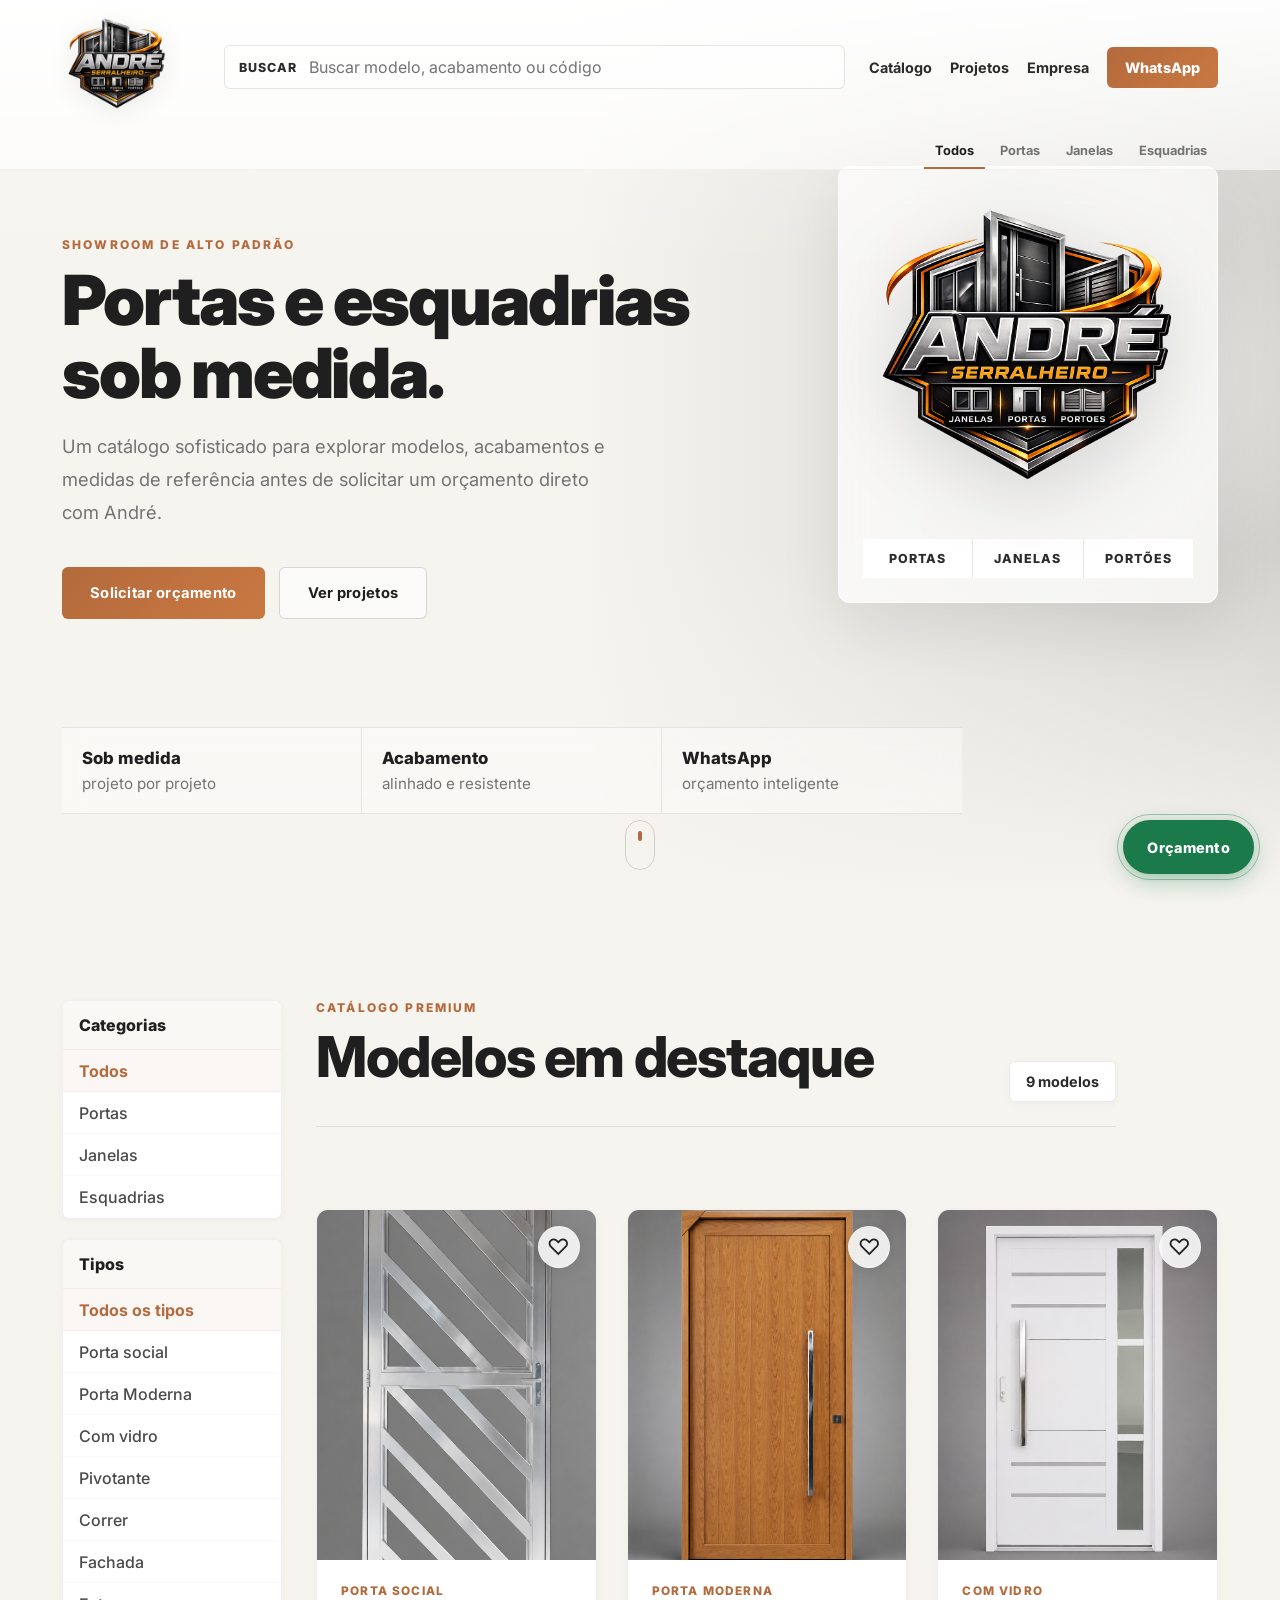
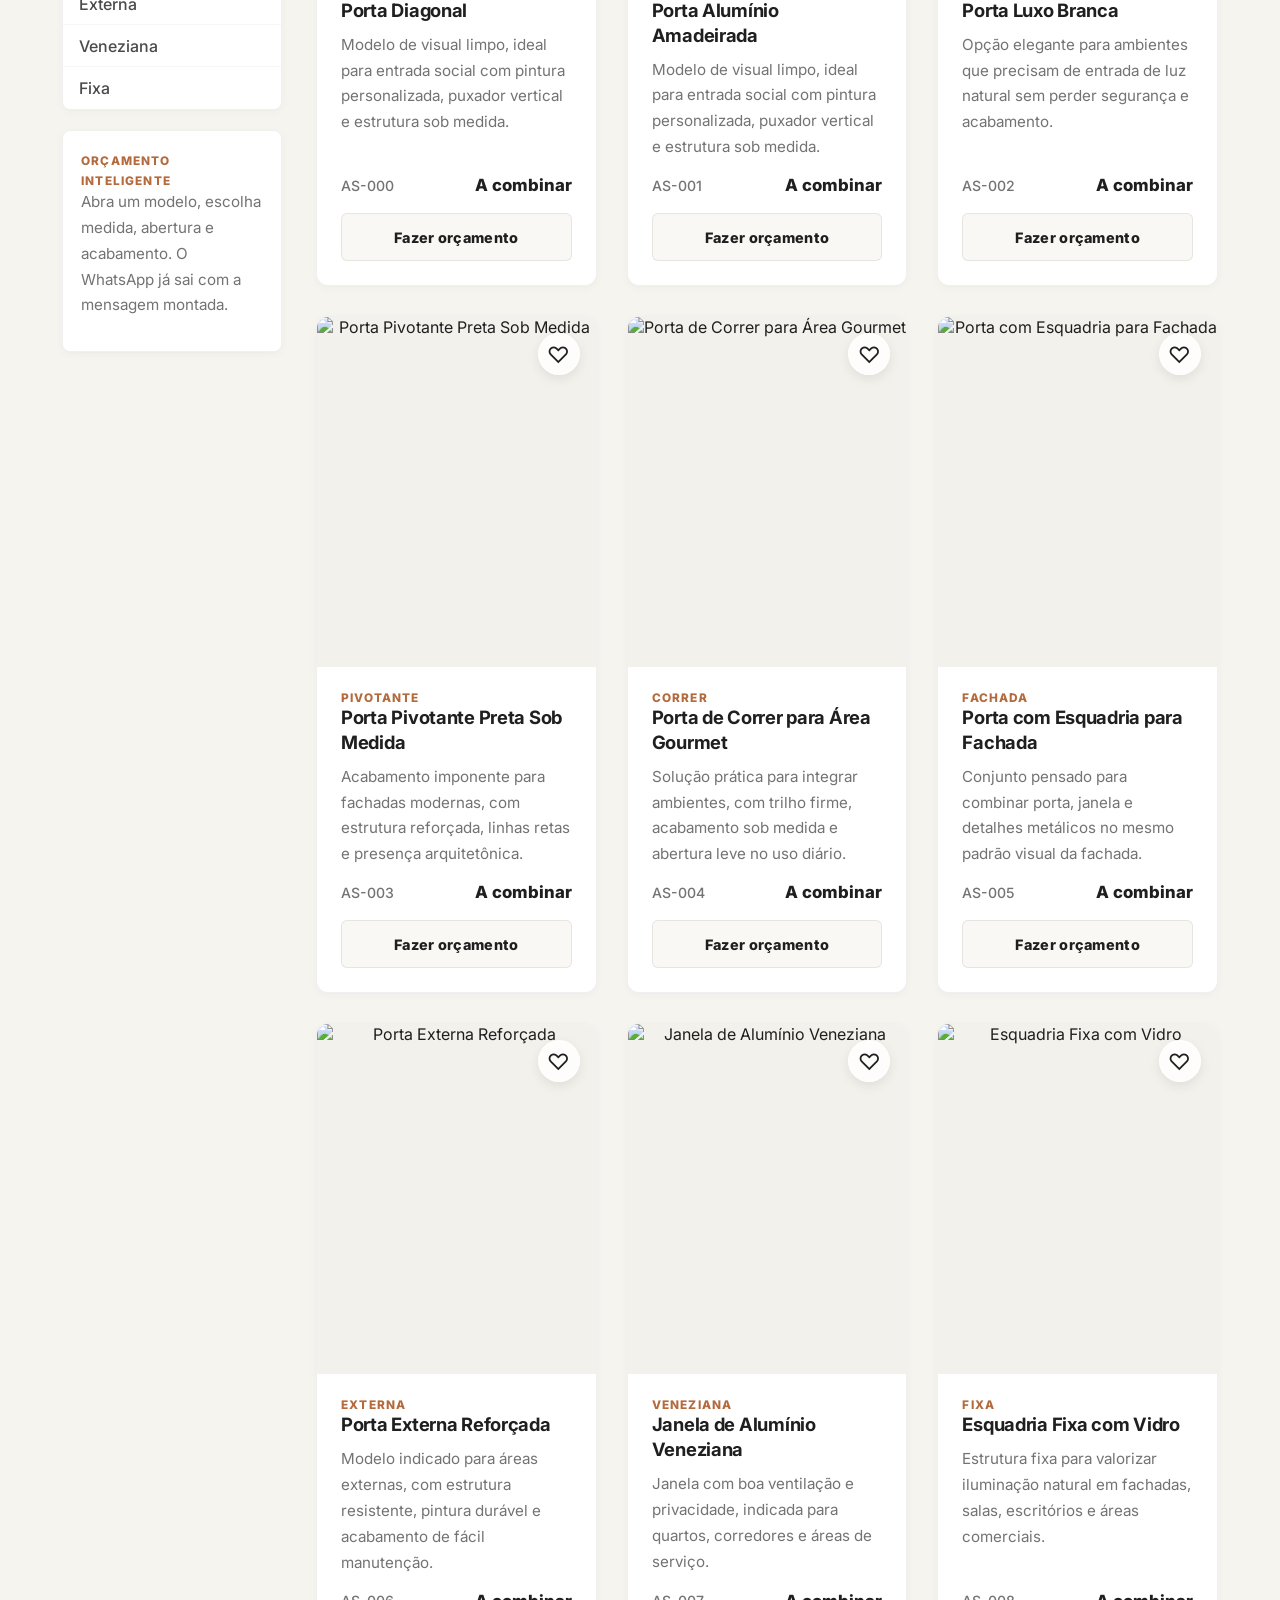
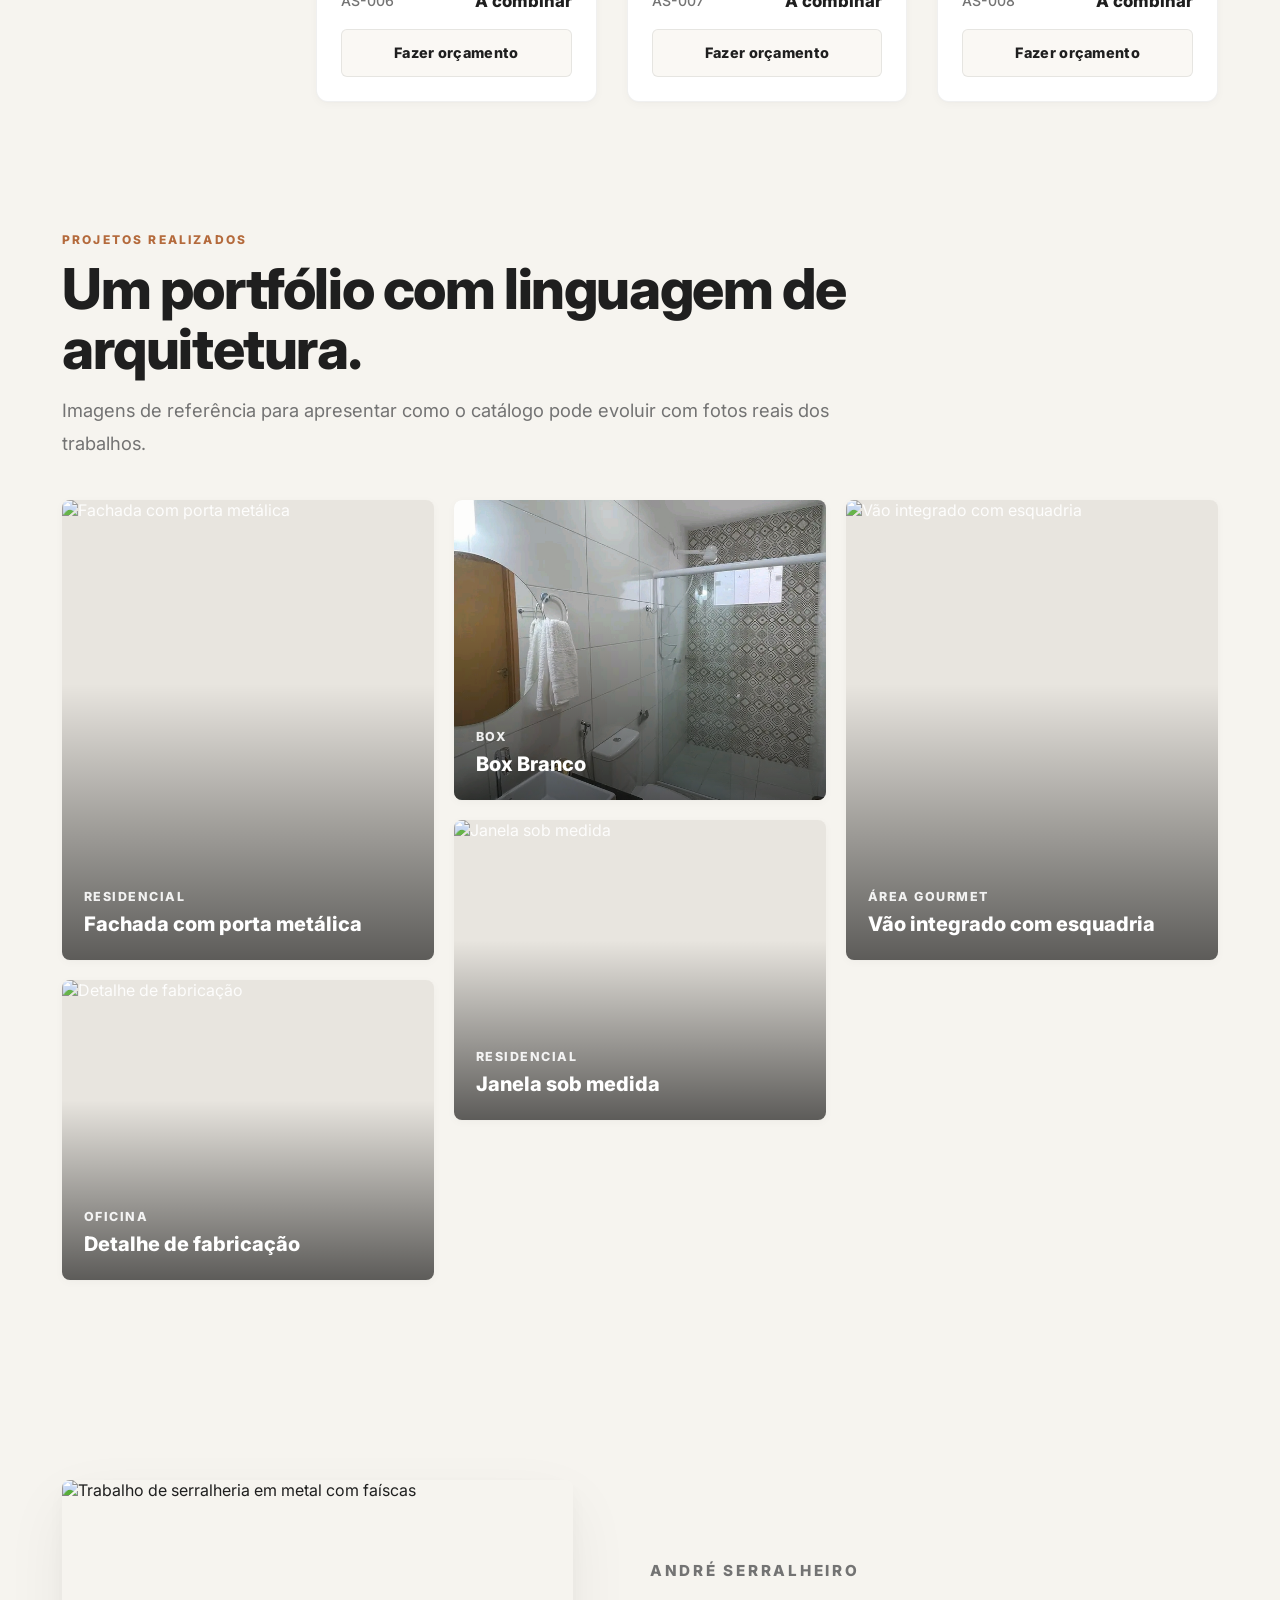
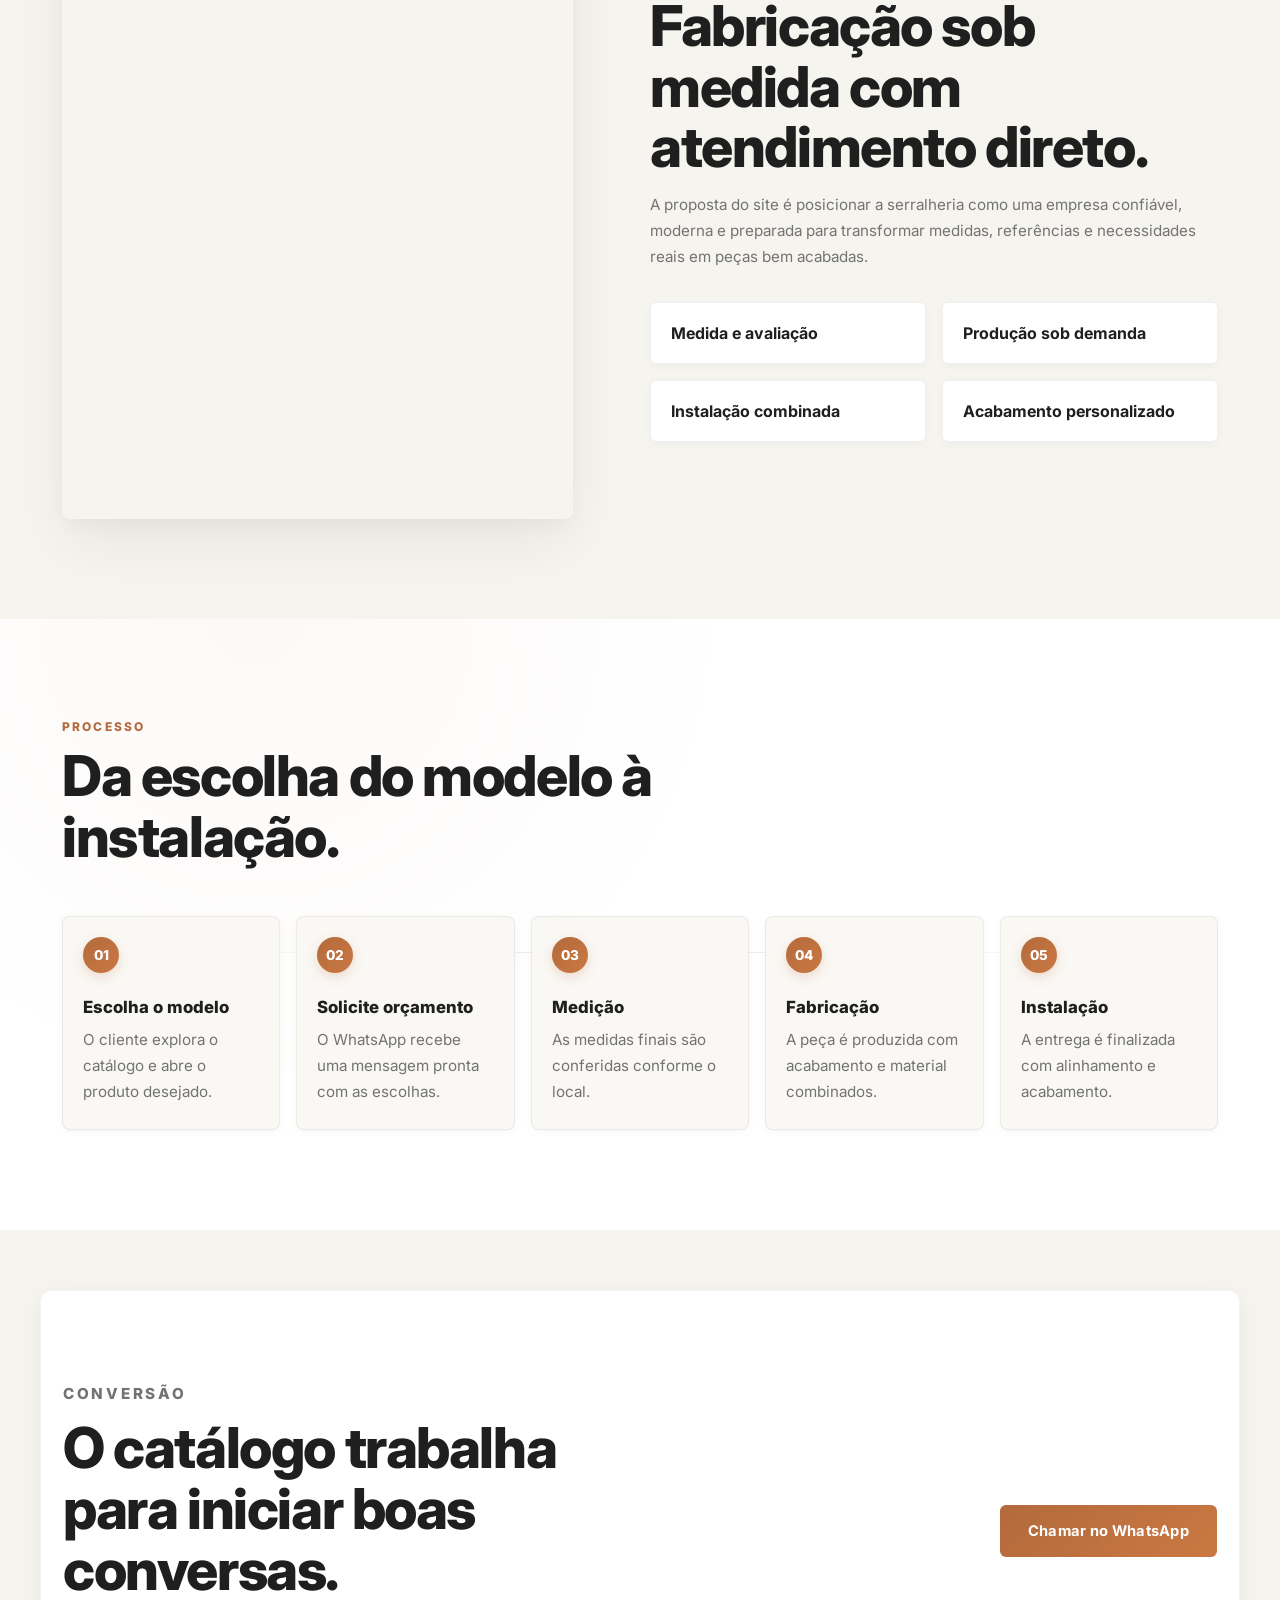
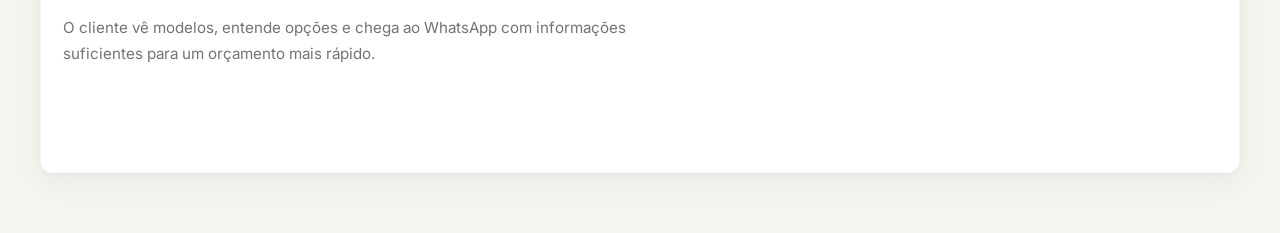
==== commit 5693398a: "feat: setup admin panel (decap-cms) and force cache refresh v1.1.1" ====
--- a/index.html
+++ b/index.html
@@ -8,7 +8,7 @@
       content="Showroom premium da ANDRÉ SERRALHEIRO com portas, janelas e esquadrias sob medida em alumínio e metal."
     />
     <meta name="theme-color" content="#F6F4EF" />
-    <title>ANDRÉ SERRALHEIRO | Showroom Premium de Esquadrias</title>
+    <title>ANDRÉ SERRALHEIRO | Showroom Premium de Esquadrias (v1.1.1)</title>
     <link rel="preconnect" href="https://fonts.googleapis.com" />
     <link rel="preconnect" href="https://fonts.gstatic.com" crossorigin />
     <link href="https://fonts.googleapis.com/css2?family=Inter:wght@400;500;600;700;800;900&display=swap" rel="stylesheet" />
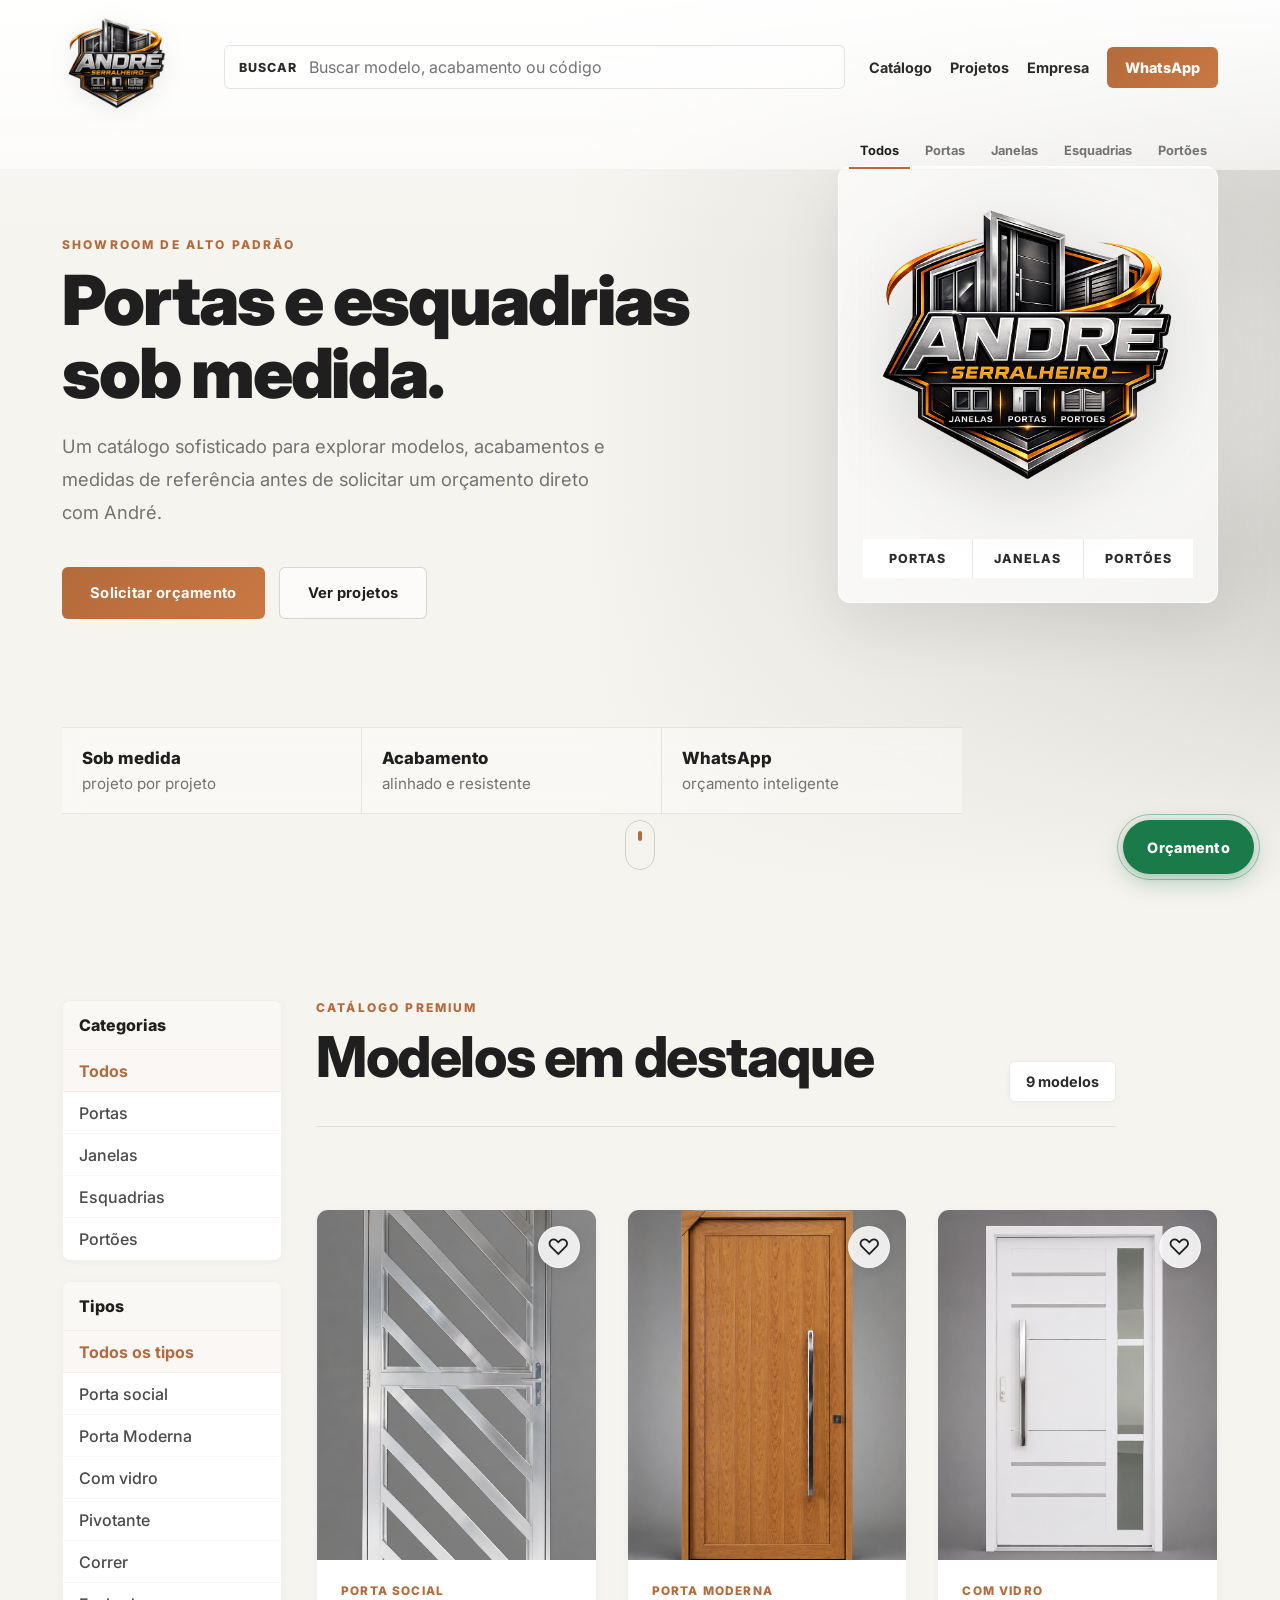
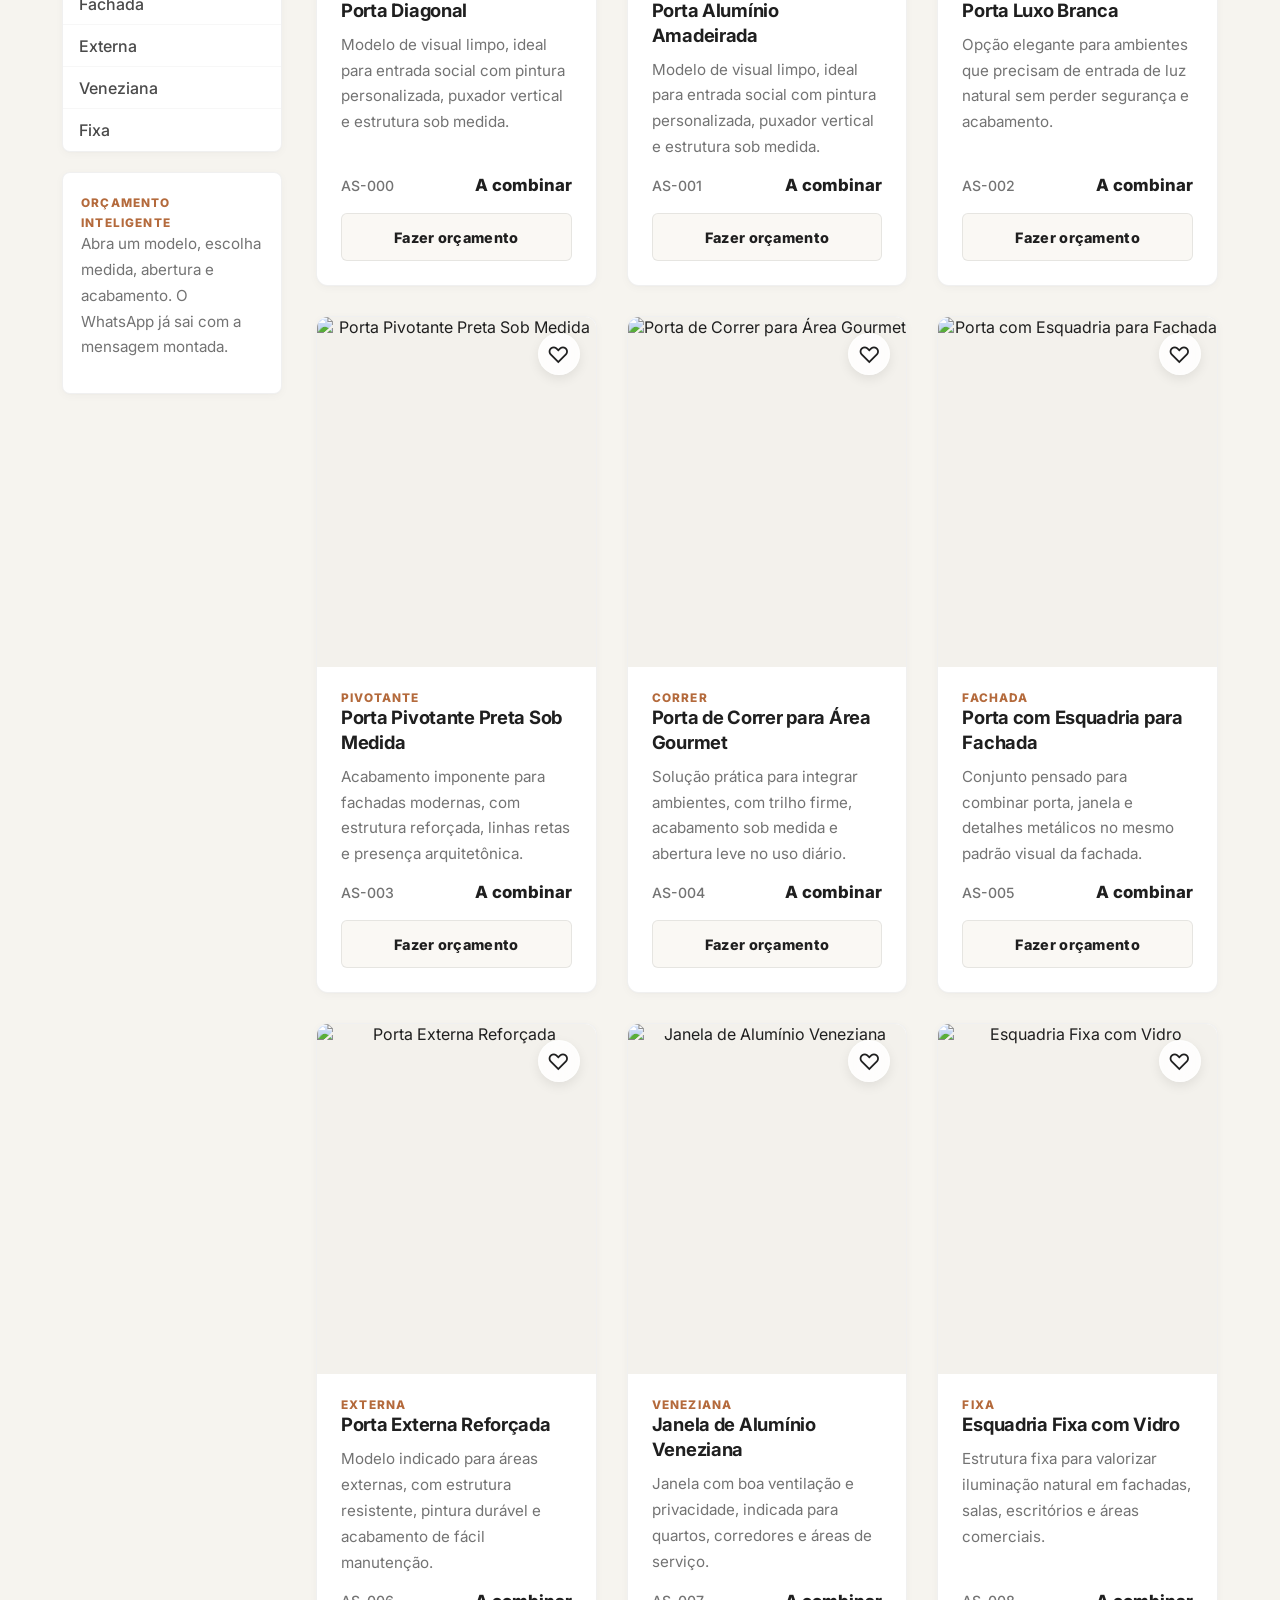
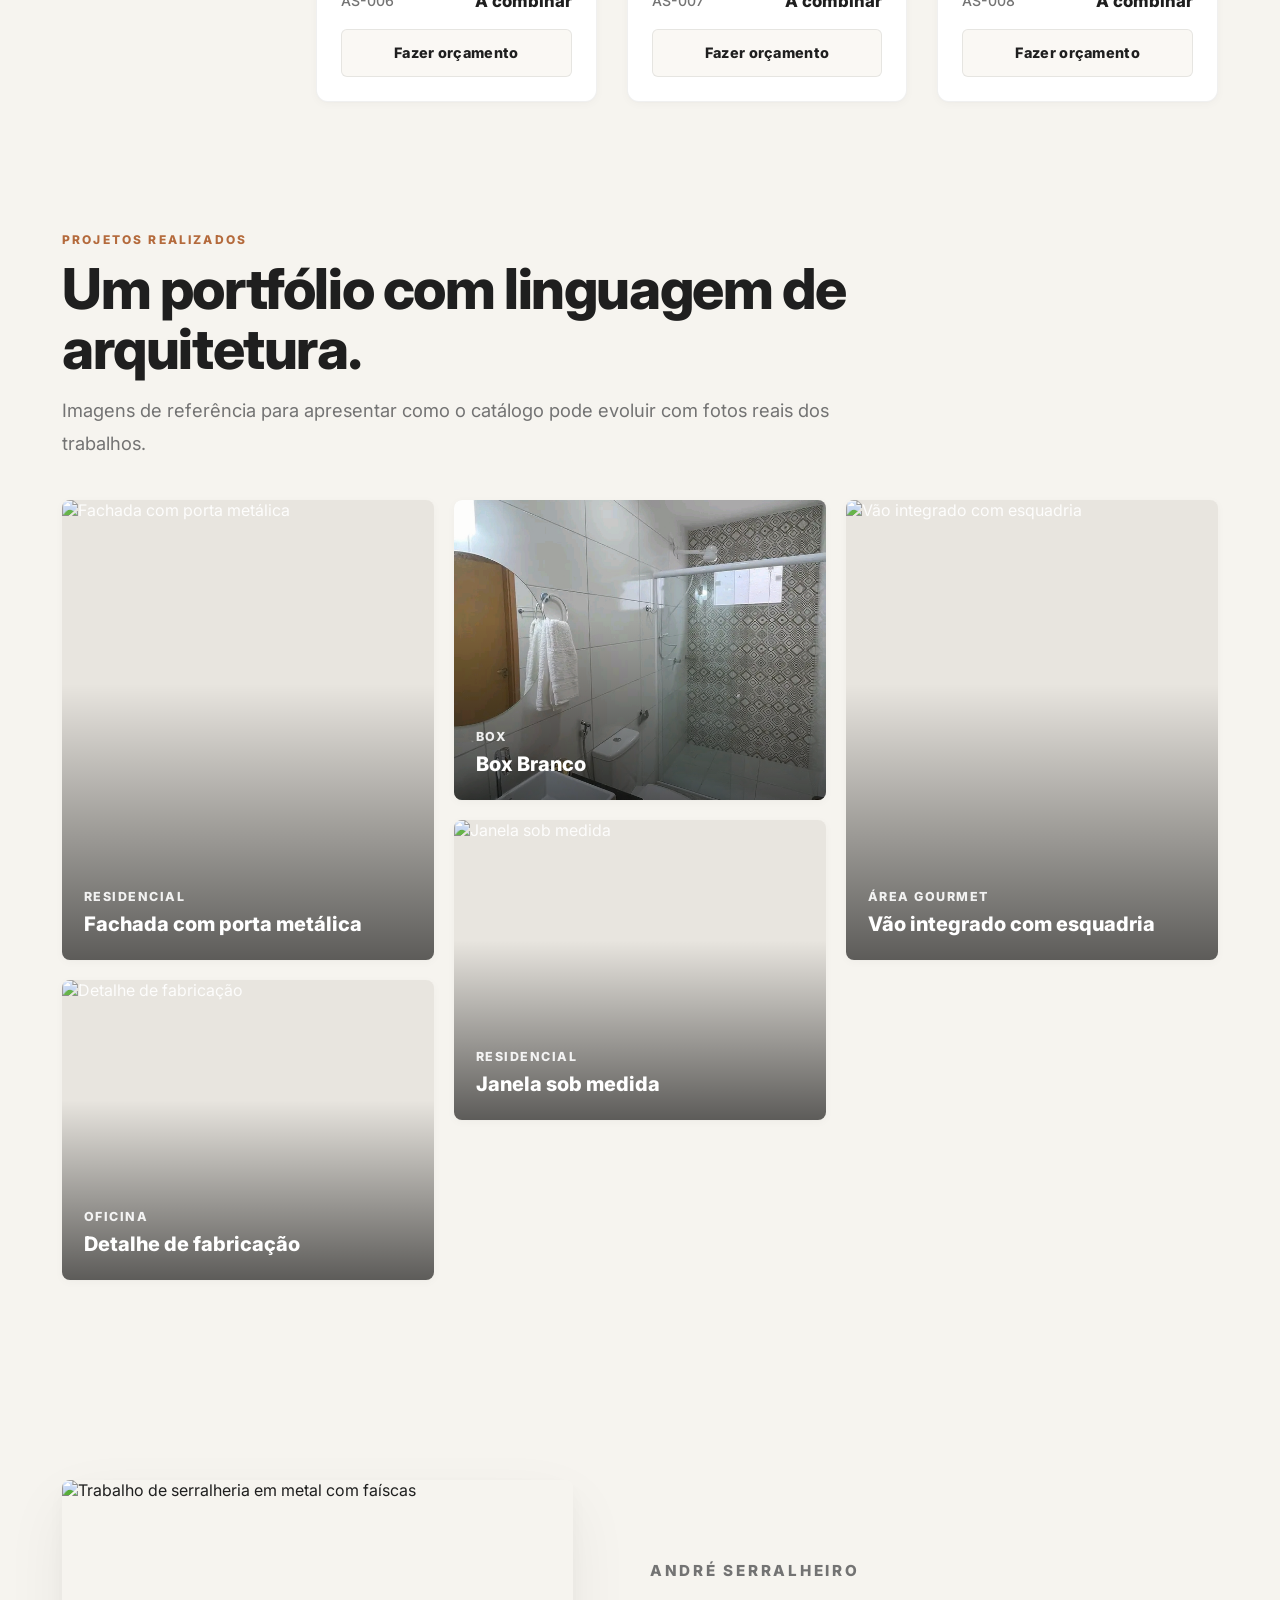
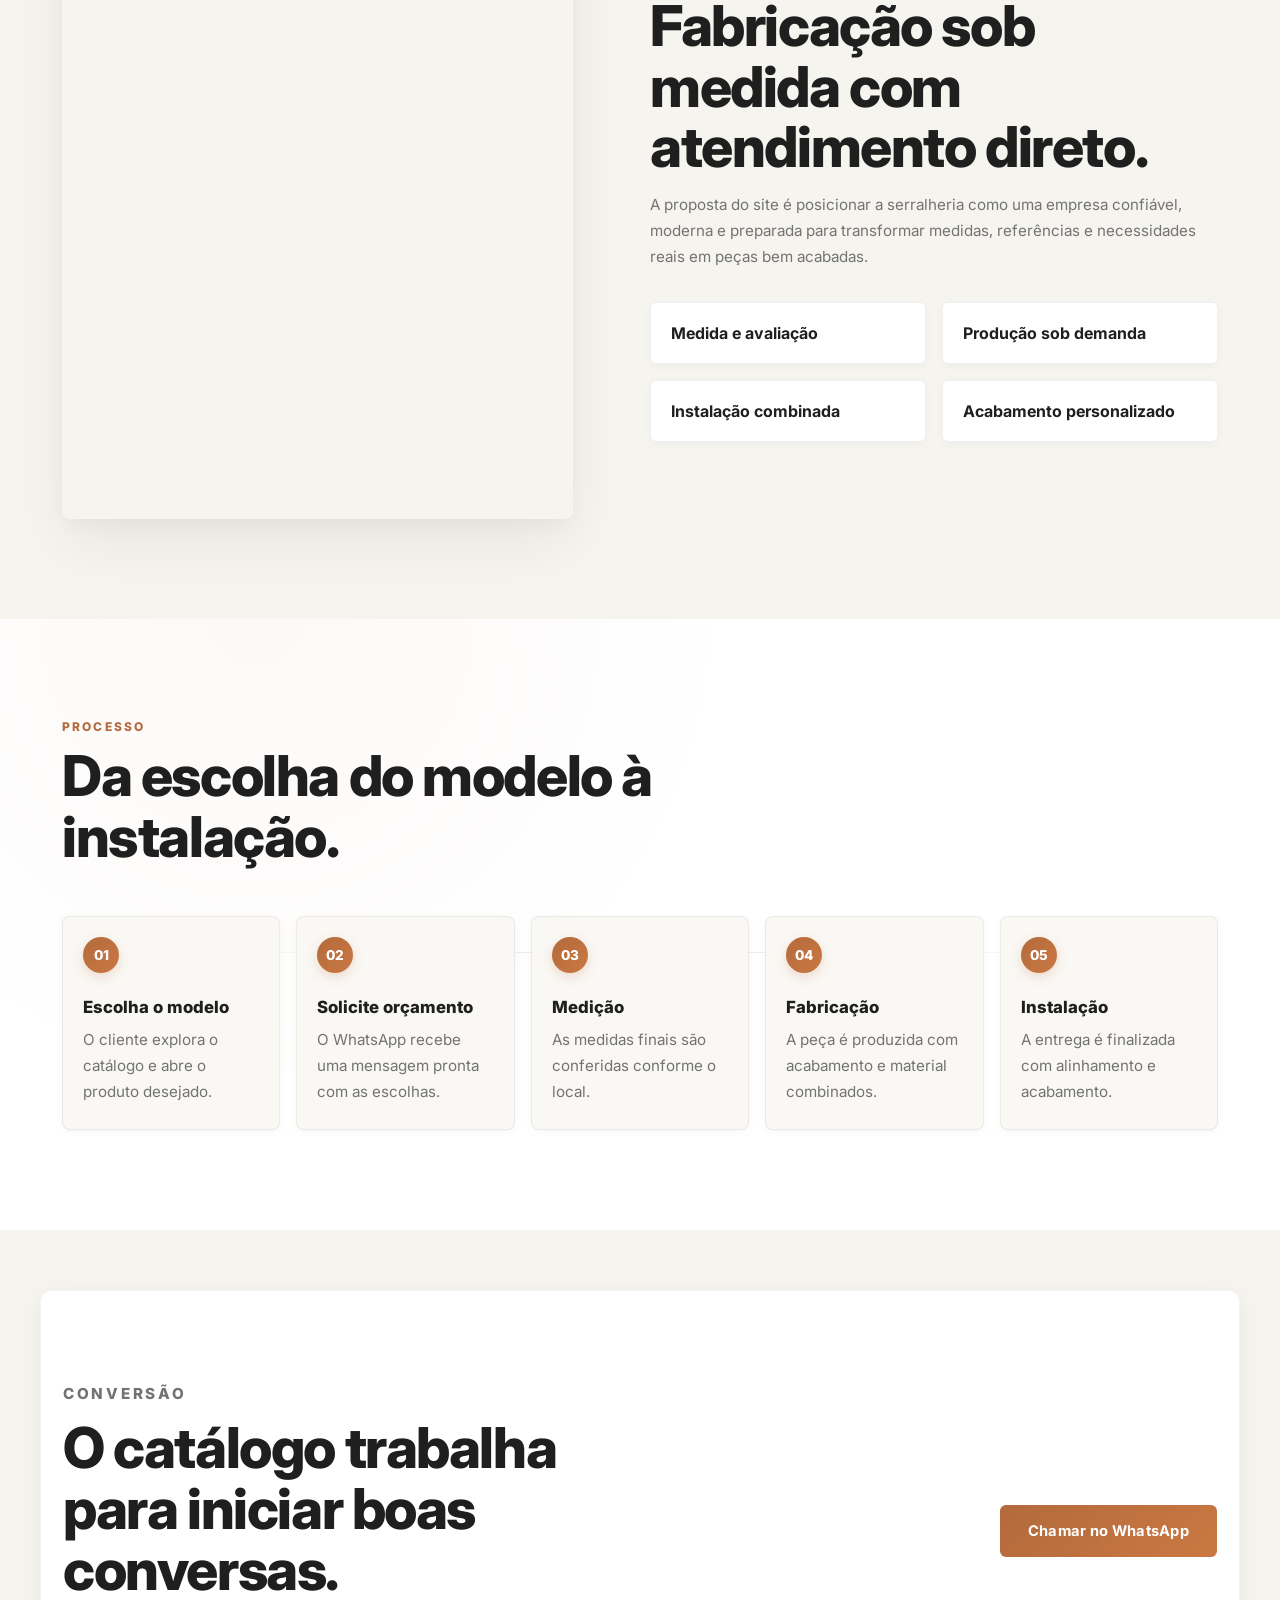
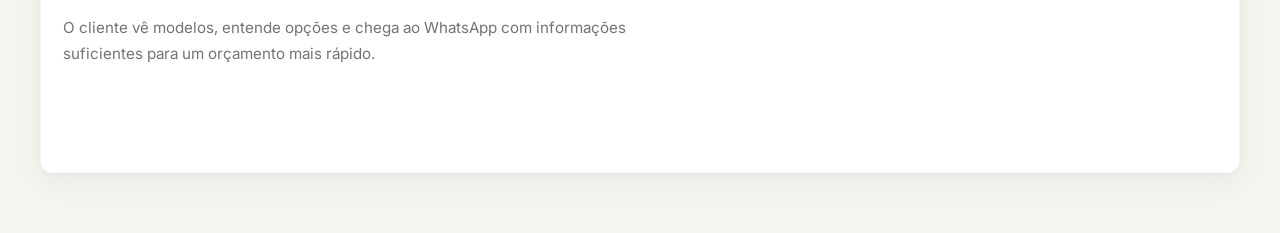
==== commit 4216e59a: "feat: complete CMS mobile implementation (JSON architecture + Decap CMS config v1.2.0)" ====
--- a/index.html
+++ b/index.html
@@ -8,7 +8,7 @@
       content="Showroom premium da ANDRÉ SERRALHEIRO com portas, janelas e esquadrias sob medida em alumínio e metal."
     />
     <meta name="theme-color" content="#F6F4EF" />
-    <title>ANDRÉ SERRALHEIRO | Showroom Premium de Esquadrias (v1.1.1)</title>
+    <title>ANDRÉ SERRALHEIRO | Showroom Premium de Esquadrias (v1.2.0)</title>
     <link rel="preconnect" href="https://fonts.googleapis.com" />
     <link rel="preconnect" href="https://fonts.gstatic.com" crossorigin />
     <link href="https://fonts.googleapis.com/css2?family=Inter:wght@400;500;600;700;800;900&display=swap" rel="stylesheet" />
@@ -297,6 +297,6 @@
       </div>
     </div>
 
-    <script type="module" src="scripts/app.js"></script>
+    <script type="module" src="scripts/app.js?v=1.2.0"></script>
   </body>
 </html>
